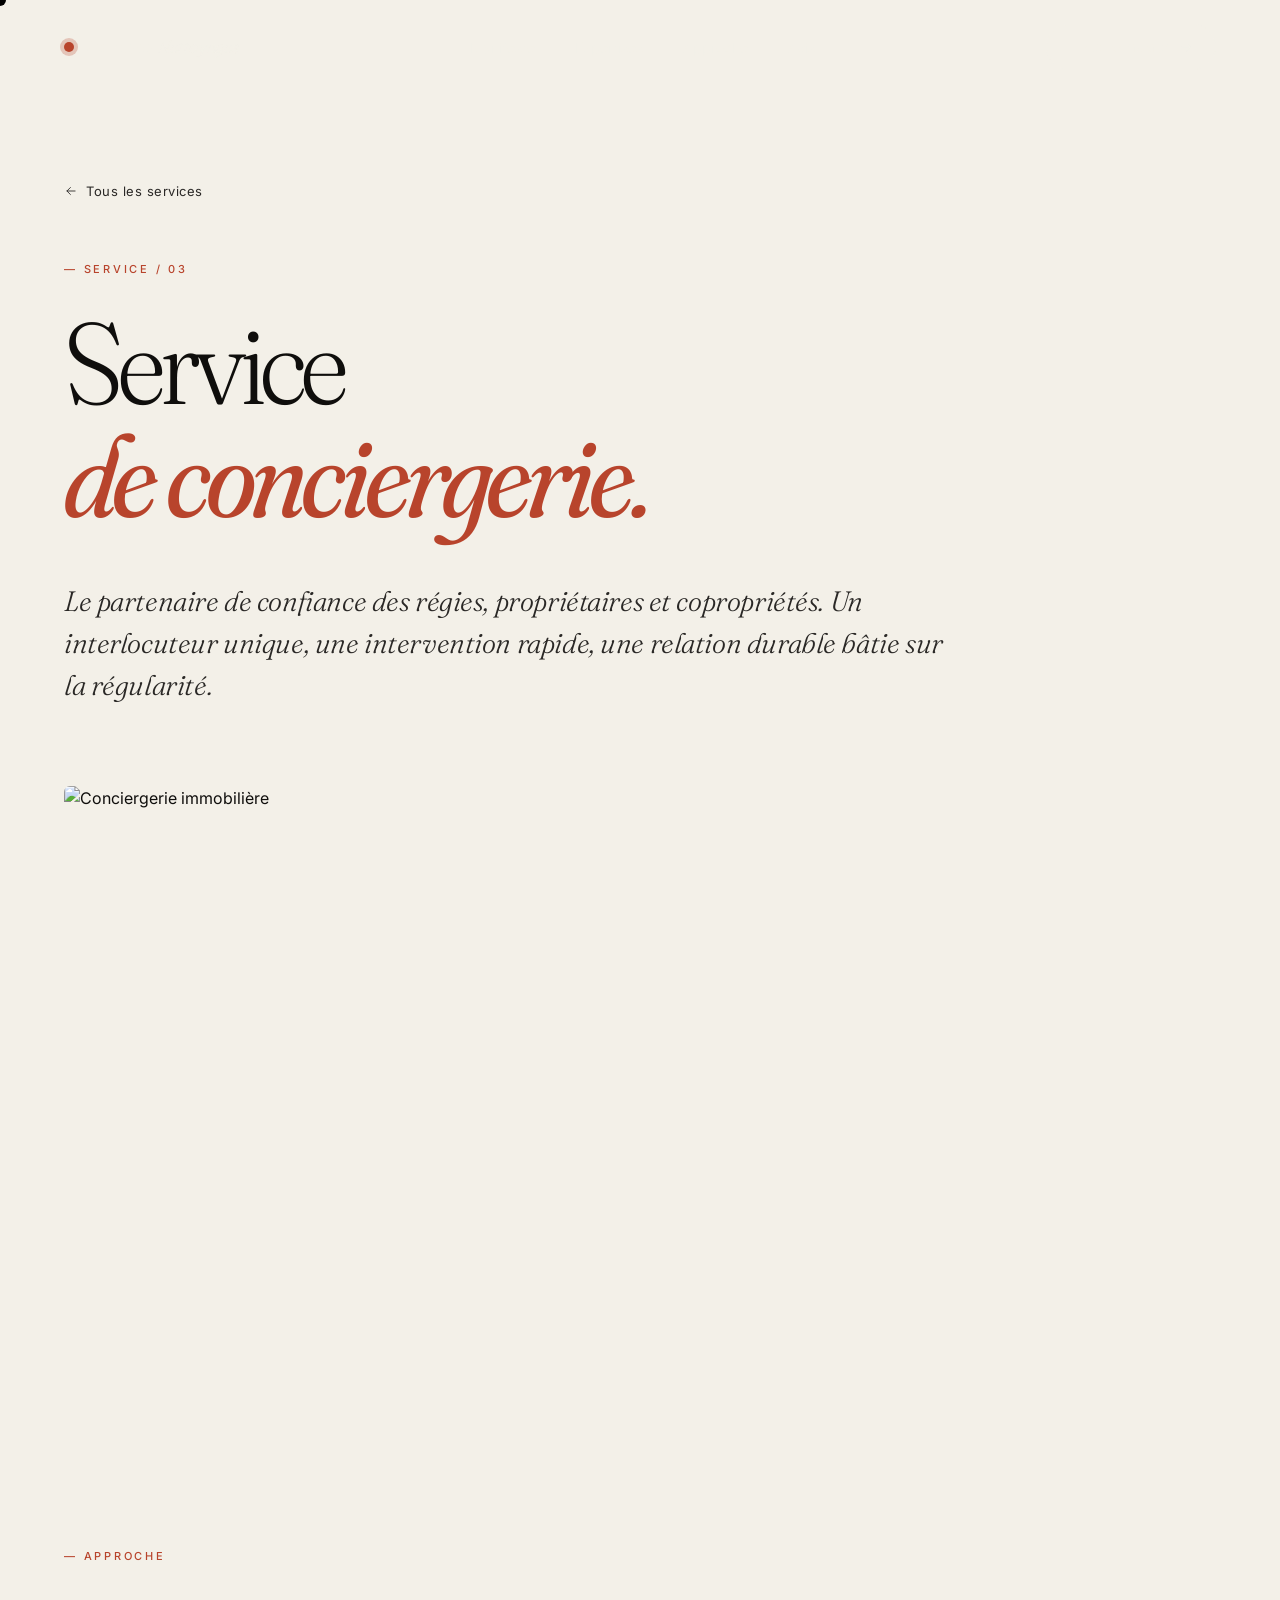
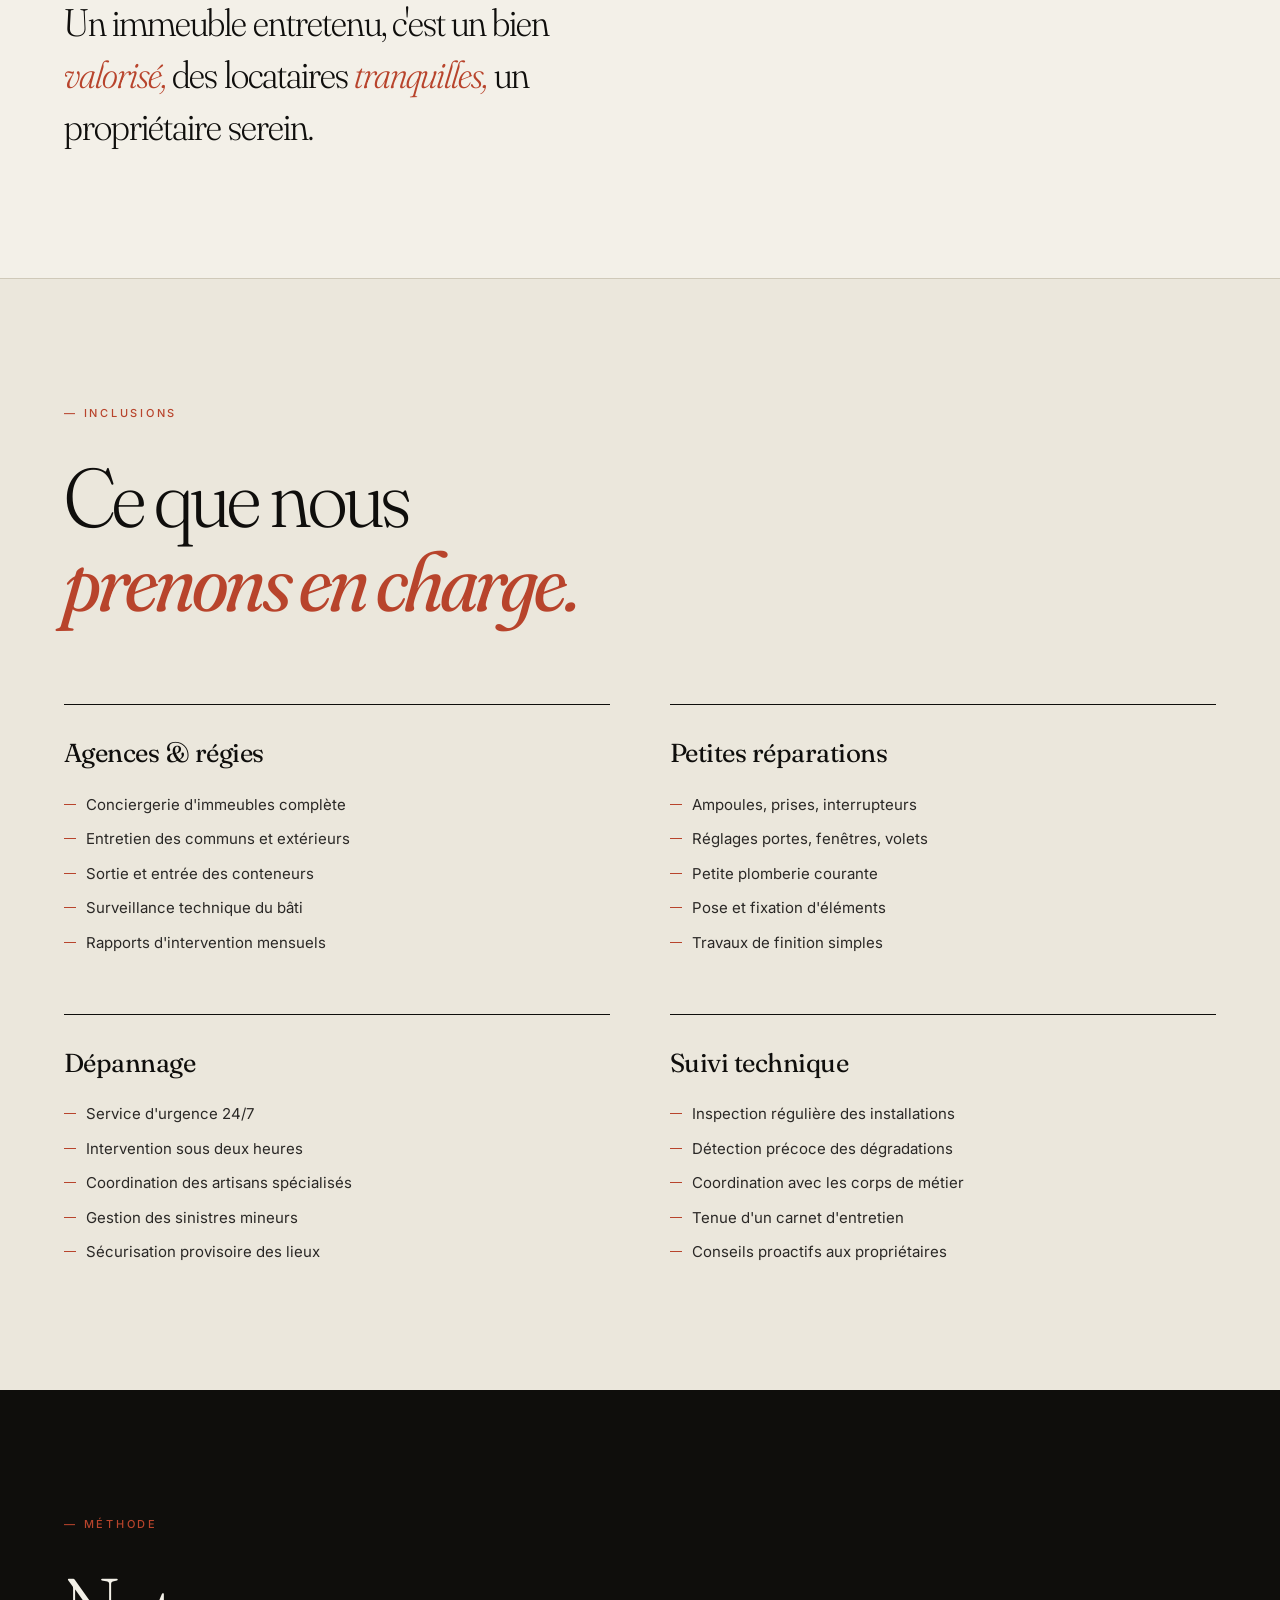
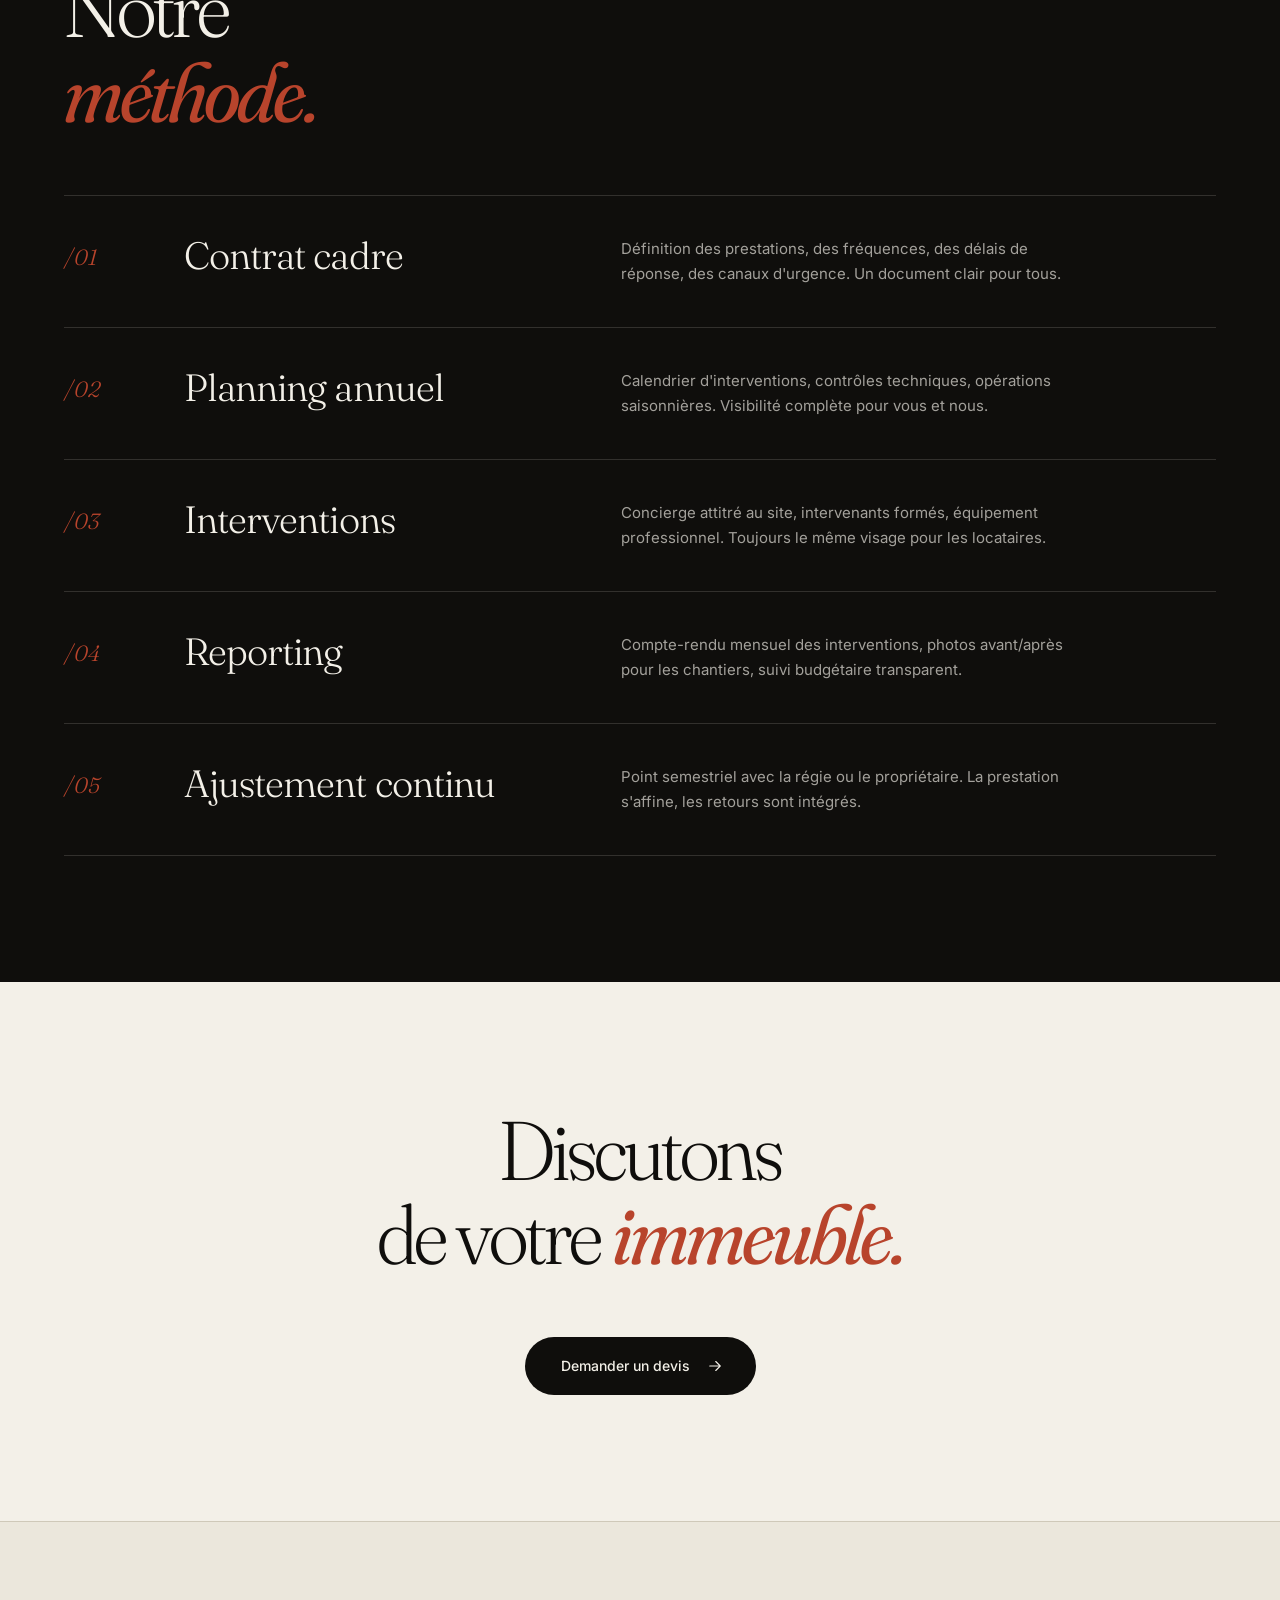
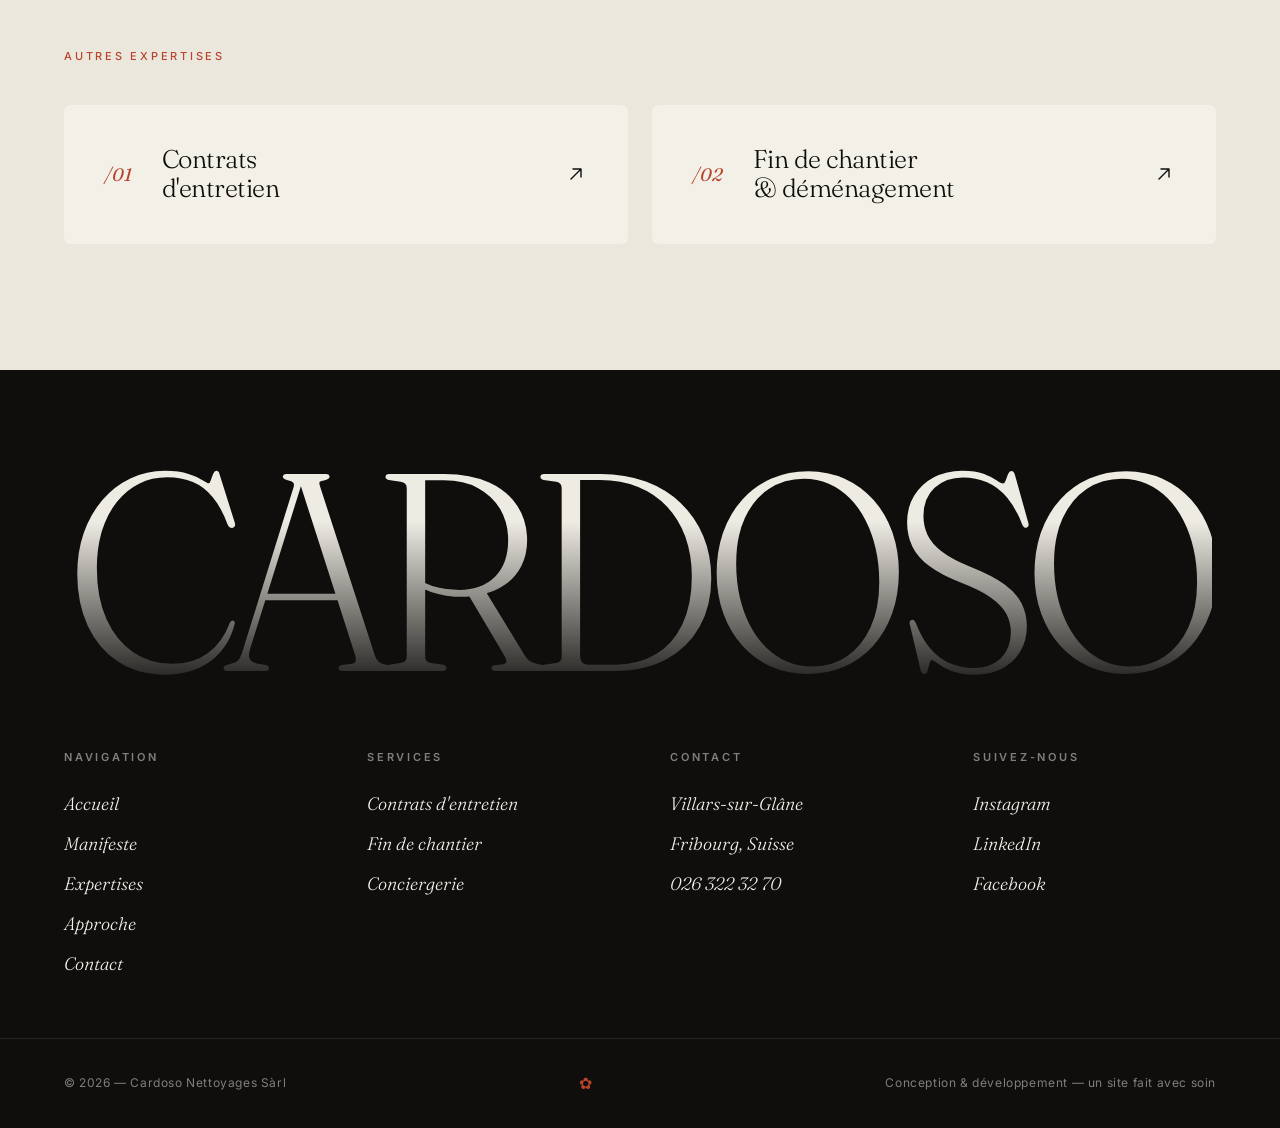
==== services/conciergerie.html @ a955e517 "Corrections UX/UI suite au feedback utilisateur - Suppression du marquee défilant (style daté)   → r" ====
<!DOCTYPE html>
<html lang="fr">
<head>
    <meta charset="UTF-8">
    <meta name="viewport" content="width=device-width, initial-scale=1.0">
    <meta name="description" content="Service de conciergerie à Fribourg — régies, propriétaires, copropriétés. Petites réparations, dépannages, suivi technique. Cardoso Nettoyages.">
    <meta name="theme-color" content="#f3f0e8">
    <title>Service de conciergerie — Cardoso Nettoyages</title>

    <link rel="preconnect" href="https://fonts.googleapis.com">
    <link rel="preconnect" href="https://fonts.gstatic.com" crossorigin>
    <link href="https://fonts.googleapis.com/css2?family=Fraunces:opsz,wght,SOFT,WONK@9..144,300..900,0..100,0..1&family=Inter:wght@300;400;500;600&display=swap" rel="stylesheet">

    <link rel="stylesheet" href="../assets/css/style.css">

    <script src="https://cdnjs.cloudflare.com/ajax/libs/gsap/3.12.5/gsap.min.js" defer></script>
    <script src="https://cdnjs.cloudflare.com/ajax/libs/gsap/3.12.5/ScrollTrigger.min.js" defer></script>
</head>
<body class="loaded">

    <div class="cursor" id="cursor">
        <span class="cursor-label" id="cursorLabel"></span>
    </div>

    <nav class="nav scrolled" id="nav">
        <div class="nav-inner">
            <a href="../" class="nav-brand">
                <span class="brand-dot"></span>
                <span class="brand-name">Cardoso<em>Nettoyages</em></span>
            </a>
            <ul class="nav-list" id="navList">
                <li><a href="../#manifeste" class="nav-link">Manifeste</a></li>
                <li><a href="../#expertises" class="nav-link">Expertises</a></li>
                <li><a href="../#approche" class="nav-link">Approche</a></li>
                <li><a href="../#temoignages" class="nav-link">Avis</a></li>
            </ul>
            <a href="../#contact" class="nav-cta" data-cursor="écrire">
                <span>Nous contacter</span>
                <svg viewBox="0 0 24 24" width="14" height="14"><path d="M5 12h14M13 6l6 6-6 6" stroke="currentColor" stroke-width="1.5" fill="none" stroke-linecap="round" stroke-linejoin="round"/></svg>
            </a>
            <button class="nav-burger" id="navBurger" aria-label="Menu">
                <span></span><span></span>
            </button>
        </div>
    </nav>

    <main class="svc-page">

        <header class="svc-hero">
            <div class="container">
                <a href="../#expertises" class="svc-back" data-cursor="retour">
                    <svg viewBox="0 0 24 24" width="14" height="14"><path d="M19 12H5M11 18l-6-6 6-6" stroke="currentColor" stroke-width="1.5" fill="none" stroke-linecap="round" stroke-linejoin="round"/></svg>
                    <span>Tous les services</span>
                </a>
                <span class="svc-num">— Service / 03</span>
                <h1 class="svc-title">
                    Service<br>
                    <em>de conciergerie.</em>
                </h1>
                <p class="svc-lead">
                    Le partenaire de confiance des régies, propriétaires et copropriétés. Un interlocuteur unique, une intervention rapide, une relation durable bâtie sur la régularité.
                </p>
                <div class="svc-img">
                    <img src="https://images.unsplash.com/photo-1545324418-cc1a3fa10c00?auto=format&fit=crop&w=2000&q=80" alt="Conciergerie immobilière">
                </div>
            </div>
        </header>

        <section class="svc-intro">
            <div class="container">
                <span class="section-num">— Approche</span>
                <p class="svc-text" data-split-words>
                    Un immeuble entretenu, c'est un bien <em>valorisé,</em> des locataires <em>tranquilles,</em> un propriétaire serein.
                </p>
            </div>
        </section>

        <section class="svc-includes">
            <div class="container">
                <span class="section-num">— Inclusions</span>
                <h2 class="section-title">
                    Ce que nous<br>
                    <em>prenons en charge.</em>
                </h2>

                <div class="includes-grid">
                    <article class="include-card">
                        <h3>Agences &amp; régies</h3>
                        <ul>
                            <li>Conciergerie d'immeubles complète</li>
                            <li>Entretien des communs et extérieurs</li>
                            <li>Sortie et entrée des conteneurs</li>
                            <li>Surveillance technique du bâti</li>
                            <li>Rapports d'intervention mensuels</li>
                        </ul>
                    </article>

                    <article class="include-card">
                        <h3>Petites réparations</h3>
                        <ul>
                            <li>Ampoules, prises, interrupteurs</li>
                            <li>Réglages portes, fenêtres, volets</li>
                            <li>Petite plomberie courante</li>
                            <li>Pose et fixation d'éléments</li>
                            <li>Travaux de finition simples</li>
                        </ul>
                    </article>

                    <article class="include-card">
                        <h3>Dépannage</h3>
                        <ul>
                            <li>Service d'urgence 24/7</li>
                            <li>Intervention sous deux heures</li>
                            <li>Coordination des artisans spécialisés</li>
                            <li>Gestion des sinistres mineurs</li>
                            <li>Sécurisation provisoire des lieux</li>
                        </ul>
                    </article>

                    <article class="include-card">
                        <h3>Suivi technique</h3>
                        <ul>
                            <li>Inspection régulière des installations</li>
                            <li>Détection précoce des dégradations</li>
                            <li>Coordination avec les corps de métier</li>
                            <li>Tenue d'un carnet d'entretien</li>
                            <li>Conseils proactifs aux propriétaires</li>
                        </ul>
                    </article>
                </div>
            </div>
        </section>

        <section class="svc-process">
            <div class="container">
                <span class="section-num light">— Méthode</span>
                <h2 class="section-title light">
                    Notre<br>
                    <em>méthode.</em>
                </h2>

                <ol class="process-steps">
                    <li>
                        <span class="process-num">/01</span>
                        <h3>Contrat cadre</h3>
                        <p>Définition des prestations, des fréquences, des délais de réponse, des canaux d'urgence. Un document clair pour tous.</p>
                    </li>
                    <li>
                        <span class="process-num">/02</span>
                        <h3>Planning annuel</h3>
                        <p>Calendrier d'interventions, contrôles techniques, opérations saisonnières. Visibilité complète pour vous et nous.</p>
                    </li>
                    <li>
                        <span class="process-num">/03</span>
                        <h3>Interventions</h3>
                        <p>Concierge attitré au site, intervenants formés, équipement professionnel. Toujours le même visage pour les locataires.</p>
                    </li>
                    <li>
                        <span class="process-num">/04</span>
                        <h3>Reporting</h3>
                        <p>Compte-rendu mensuel des interventions, photos avant/après pour les chantiers, suivi budgétaire transparent.</p>
                    </li>
                    <li>
                        <span class="process-num">/05</span>
                        <h3>Ajustement continu</h3>
                        <p>Point semestriel avec la régie ou le propriétaire. La prestation s'affine, les retours sont intégrés.</p>
                    </li>
                </ol>
            </div>
        </section>

        <section class="svc-cta">
            <div class="container">
                <h2 class="section-title">
                    Discutons<br>
                    de votre <em>immeuble.</em>
                </h2>
                <a href="../#contact" class="link-arrow" data-cursor="écrire">
                    <span>Demander un devis</span>
                    <svg viewBox="0 0 24 24" width="18" height="18"><path d="M5 12h14M13 6l6 6-6 6" stroke="currentColor" stroke-width="1.5" fill="none" stroke-linecap="round" stroke-linejoin="round"/></svg>
                </a>
            </div>
        </section>

        <section class="svc-others">
            <div class="container">
                <h3>Autres expertises</h3>
                <div class="others-grid">
                    <a href="contrats-entretien.html" class="other-card" data-cursor="découvrir">
                        <span class="num">/01</span>
                        <h4>Contrats<br>d'entretien</h4>
                        <svg viewBox="0 0 24 24"><path d="M7 17L17 7M9 7h8v8" stroke="currentColor" stroke-width="1.4" fill="none" stroke-linecap="round" stroke-linejoin="round"/></svg>
                    </a>
                    <a href="fin-de-chantier.html" class="other-card" data-cursor="découvrir">
                        <span class="num">/02</span>
                        <h4>Fin de chantier<br>&amp; déménagement</h4>
                        <svg viewBox="0 0 24 24"><path d="M7 17L17 7M9 7h8v8" stroke="currentColor" stroke-width="1.4" fill="none" stroke-linecap="round" stroke-linejoin="round"/></svg>
                    </a>
                </div>
            </div>
        </section>

    </main>

    <footer class="footer">
        <div class="footer-giant">
            <span>CARDOSO</span>
        </div>
        <div class="container footer-grid">
            <div class="footer-col">
                <h4>Navigation</h4>
                <ul>
                    <li><a href="../">Accueil</a></li>
                    <li><a href="../#manifeste">Manifeste</a></li>
                    <li><a href="../#expertises">Expertises</a></li>
                    <li><a href="../#approche">Approche</a></li>
                    <li><a href="../#contact">Contact</a></li>
                </ul>
            </div>
            <div class="footer-col">
                <h4>Services</h4>
                <ul>
                    <li><a href="contrats-entretien.html">Contrats d'entretien</a></li>
                    <li><a href="fin-de-chantier.html">Fin de chantier</a></li>
                    <li><a href="conciergerie.html">Conciergerie</a></li>
                </ul>
            </div>
            <div class="footer-col">
                <h4>Contact</h4>
                <ul>
                    <li>Villars-sur-Glâne</li>
                    <li>Fribourg, Suisse</li>
                    <li><a href="tel:+41263223270">026 322 32 70</a></li>
                </ul>
            </div>
            <div class="footer-col">
                <h4>Suivez-nous</h4>
                <ul class="socials">
                    <li><a href="#">Instagram</a></li>
                    <li><a href="#">LinkedIn</a></li>
                    <li><a href="#">Facebook</a></li>
                </ul>
            </div>
        </div>
        <div class="footer-base">
            <div class="container">
                <span>© <span id="year"></span> — Cardoso Nettoyages Sàrl</span>
                <span class="footer-emoji">✿</span>
                <span>Conception &amp; développement — un site fait avec soin</span>
            </div>
        </div>
    </footer>

    <script src="../assets/js/main.js" defer></script>
</body>
</html>
---- assets/css/style.css ----
/* =============================================================
   CARDOSO NETTOYAGES — STYLE ÉDITORIAL
   Inspiration : oroya.fr — palette crème, typographie large,
   lettres espacées, vagues organiques, micro-interactions
   ============================================================= */

/* =====================================================
   1. RESET & VARIABLES
===================================================== */
*, *::before, *::after {
    box-sizing: border-box;
    margin: 0;
    padding: 0;
}

:root {
    /* Palette éditoriale */
    --cream:       #f3f0e8;
    --cream-soft:  #ebe7dc;
    --cream-deep:  #e2ddcd;
    --ink:         #0f0e0c;
    --ink-soft:    #2a2826;
    --paper:       #fbf9f4;
    --rust:        #b8442c;   /* rouge brique, plus chaud, plus oroya */
    --rust-deep:   #92341f;
    --line:        #cfc9b9;

    /* Typographie */
    --serif: 'Fraunces', 'Times New Roman', serif;
    --sans:  'Inter', -apple-system, BlinkMacSystemFont, sans-serif;

    /* Variables d'animation */
    --ease:     cubic-bezier(.22, 1, .36, 1);
    --ease-in:  cubic-bezier(.7, 0, .84, 0);
    --ease-out: cubic-bezier(.16, 1, .3, 1);

    /* Layout */
    --max: 1440px;
    --pad: clamp(20px, 5vw, 80px);
}

html {
    scroll-behavior: smooth;
    -webkit-font-smoothing: antialiased;
    -moz-osx-font-smoothing: grayscale;
    text-rendering: optimizeLegibility;
}

body {
    font-family: var(--sans);
    font-weight: 400;
    font-size: 16px;
    line-height: 1.55;
    color: var(--ink);
    background: var(--cream);
    overflow-x: hidden;
    cursor: none;
}

img, svg, video { display: block; max-width: 100%; }
a { color: inherit; text-decoration: none; }
button { font: inherit; cursor: none; border: none; background: none; }
ul, ol { list-style: none; }
em { font-style: italic; }

::selection { background: var(--ink); color: var(--cream); }

.container {
    width: 100%;
    max-width: var(--max);
    margin: 0 auto;
    padding: 0 var(--pad);
}

/* =====================================================
   2. CURSEUR PERSONNALISÉ — minimaliste éditorial
===================================================== */
.cursor {
    position: fixed;
    top: 0; left: 0;
    width: 12px;
    height: 12px;
    background: var(--ink);
    border-radius: 50%;
    pointer-events: none;
    z-index: 9999;
    transform: translate3d(-50%, -50%, 0);
    transition: width .35s var(--ease), height .35s var(--ease),
                background .35s var(--ease), border-radius .35s var(--ease);
    mix-blend-mode: difference;
    background: var(--cream);
    will-change: transform;
}

.cursor-label {
    position: absolute;
    top: 50%; left: 50%;
    transform: translate(-50%, -50%);
    color: var(--ink);
    font-family: var(--serif);
    font-style: italic;
    font-size: 13px;
    font-weight: 400;
    white-space: nowrap;
    opacity: 0;
    transition: opacity .25s var(--ease);
    pointer-events: none;
}

.cursor.active {
    width: 80px;
    height: 80px;
    background: var(--rust);
    mix-blend-mode: normal;
}

.cursor.active .cursor-label {
    opacity: 1;
    color: var(--cream);
}

@media (max-width: 900px) {
    .cursor { display: none; }
    body, button { cursor: auto; }
}

/* =====================================================
   3. LOADER
===================================================== */
.loader {
    position: fixed;
    inset: 0;
    background: var(--ink);
    z-index: 10000;
    display: grid;
    place-items: center;
    transition: opacity .9s var(--ease), visibility .9s var(--ease);
}

.loader.hidden { opacity: 0; visibility: hidden; }

.loader-inner {
    width: min(80%, 480px);
    display: flex;
    flex-direction: column;
    align-items: center;
    gap: 20px;
    color: var(--cream);
}

.loader-count {
    font-family: var(--serif);
    font-size: clamp(60px, 12vw, 120px);
    font-weight: 300;
    font-style: italic;
    line-height: 1;
    letter-spacing: -.04em;
}

.loader-line {
    width: 100%;
    height: 1px;
    background: rgba(243,240,232,.15);
    overflow: hidden;
}

.loader-fill {
    height: 100%;
    width: 0;
    background: var(--cream);
    transition: width .1s linear;
}

.loader-brand {
    font-family: var(--sans);
    font-size: 11px;
    font-weight: 500;
    letter-spacing: .35em;
    text-transform: uppercase;
    opacity: .6;
}

/* =====================================================
   4. NAVIGATION
===================================================== */
.nav {
    position: fixed;
    top: 0; left: 0; right: 0;
    z-index: 1000;
    padding: 24px 0;
    transition: padding .5s var(--ease), background .5s var(--ease), box-shadow .5s var(--ease);
}

.nav.scrolled {
    background: rgba(243,240,232,.85);
    backdrop-filter: blur(14px);
    -webkit-backdrop-filter: blur(14px);
    padding: 16px 0;
    box-shadow: 0 1px 0 var(--line);
}

.nav-inner {
    width: 100%;
    max-width: var(--max);
    margin: 0 auto;
    padding: 0 var(--pad);
    display: flex;
    align-items: center;
    justify-content: space-between;
    gap: 40px;
}

.nav-brand {
    display: flex;
    align-items: center;
    gap: 12px;
    color: var(--cream);
    transition: color .5s var(--ease);
}

.nav.scrolled .nav-brand { color: var(--ink); }

.brand-dot {
    width: 10px;
    height: 10px;
    border-radius: 50%;
    background: var(--rust);
    box-shadow: 0 0 0 4px rgba(184,68,44,.25);
    animation: dotPulse 2.4s ease-in-out infinite;
}

@keyframes dotPulse {
    50% { box-shadow: 0 0 0 8px rgba(184,68,44,.08); }
}

.brand-name {
    font-family: var(--serif);
    font-size: 18px;
    font-weight: 400;
    letter-spacing: -.01em;
}

.brand-name em {
    font-weight: 300;
    opacity: .6;
    margin-left: 4px;
}

.nav-list {
    display: flex;
    gap: 40px;
    margin: 0 auto;
}

.nav-link {
    position: relative;
    font-size: 14px;
    font-weight: 400;
    color: var(--cream);
    transition: color .5s var(--ease);
    padding: 8px 0;
}

.nav.scrolled .nav-link { color: var(--ink); }

.nav-link::before {
    content: '';
    position: absolute;
    bottom: 4px;
    left: 0;
    width: 0;
    height: 1px;
    background: currentColor;
    transition: width .45s var(--ease);
}

.nav-link:hover::before { width: 100%; }

.nav-cta {
    display: inline-flex;
    align-items: center;
    gap: 10px;
    padding: 12px 22px 12px 26px;
    border: 1px solid currentColor;
    border-radius: 50px;
    font-size: 13px;
    font-weight: 500;
    color: var(--cream);
    transition: background .4s var(--ease), color .4s var(--ease), border-color .4s var(--ease);
}

.nav.scrolled .nav-cta { color: var(--ink); }

.nav-cta:hover {
    background: var(--ink);
    color: var(--cream);
    border-color: var(--ink);
}

.nav.scrolled .nav-cta:hover {
    background: var(--rust);
    border-color: var(--rust);
    color: var(--cream);
}

.nav-cta svg { transition: transform .35s var(--ease); }
.nav-cta:hover svg { transform: translateX(3px); }

/* Burger mobile */
.nav-burger {
    display: none;
    width: 32px;
    height: 28px;
    position: relative;
}

.nav-burger span {
    position: absolute;
    left: 4px;
    right: 4px;
    height: 1.5px;
    background: var(--cream);
    transition: transform .4s var(--ease), top .4s var(--ease), background .4s var(--ease);
}

.nav.scrolled .nav-burger span { background: var(--ink); }

.nav-burger span:nth-child(1) { top: 10px; }
.nav-burger span:nth-child(2) { top: 18px; }

.nav-burger.open span:nth-child(1) { top: 14px; transform: rotate(45deg); }
.nav-burger.open span:nth-child(2) { top: 14px; transform: rotate(-45deg); }

@media (max-width: 980px) {
    .nav-burger { display: block; }
    .nav-cta { display: none; }
    .nav-list {
        position: fixed;
        top: 0; right: -100%;
        width: min(80%, 360px);
        height: 100vh;
        background: var(--cream);
        flex-direction: column;
        justify-content: center;
        gap: 32px;
        padding: 0 60px;
        transition: right .6s var(--ease);
        box-shadow: -20px 0 60px rgba(0,0,0,.15);
    }
    .nav-list.open { right: 0; }
    .nav-link { color: var(--ink) !important; font-size: 22px; font-family: var(--serif); }
}

/* =====================================================
   5. HERO
===================================================== */
.hero {
    position: relative;
    min-height: 100vh;
    display: flex;
    align-items: flex-end;
    padding: 0 0 14vh;
    overflow: hidden;
    color: var(--cream);
}

.hero-media {
    position: absolute;
    inset: 0;
    z-index: -1;
    overflow: hidden;
}

.hero-img {
    width: 100%;
    height: 115%;
    object-fit: cover;
    will-change: transform;
}

.hero-tint {
    position: absolute;
    inset: 0;
    background: linear-gradient(180deg, rgba(15,14,12,.55) 0%, rgba(15,14,12,.35) 40%, rgba(15,14,12,.8) 100%);
}

/* Vague organique en bas du hero */
.hero-wave {
    position: absolute;
    bottom: -1px;
    left: 0;
    width: 100%;
    height: 18vh;
    min-height: 120px;
    z-index: 2;
    pointer-events: none;
}

.hero-content {
    position: relative;
    z-index: 1;
    width: 100%;
    max-width: var(--max);
    margin: 0 auto;
    padding: 0 var(--pad);
}

.hero-eyebrow {
    display: inline-flex;
    align-items: center;
    gap: 12px;
    font-size: 12px;
    font-weight: 500;
    letter-spacing: .2em;
    text-transform: uppercase;
    opacity: 0;
    transform: translateY(20px);
    animation: fadeUp .9s var(--ease-out) .6s forwards;
}

.hero-eyebrow .dot {
    width: 8px;
    height: 8px;
    border-radius: 50%;
    background: var(--rust);
    box-shadow: 0 0 0 3px rgba(184,68,44,.3);
}

@keyframes fadeUp {
    to { opacity: 1; transform: translateY(0); }
}

.hero-title {
    font-family: var(--serif);
    font-size: clamp(54px, 10vw, 168px);
    line-height: .95;
    font-weight: 300;
    letter-spacing: -.04em;
    margin: 32px 0 60px;
    font-variation-settings: 'opsz' 144, 'SOFT' 50, 'WONK' 1;
}

.title-row {
    display: block;
    overflow: hidden;
    padding: .05em 0;
}

.title-row > .word,
.title-row > .char {
    display: inline-block;
    transform: translateY(110%);
    will-change: transform;
}

/* Variantes typographiques */
.title-row.spaced {
    font-weight: 500;
    letter-spacing: .12em;
    text-transform: uppercase;
    font-size: .58em;
    font-family: var(--sans);
    font-feature-settings: 'tnum';
    margin-bottom: .2em;
    opacity: .9;
}

.title-row.italic {
    font-style: italic;
    font-weight: 300;
    color: var(--cream);
}

.title-row.faded {
    color: rgba(243,240,232,.55);
    font-weight: 300;
}

.hero-foot {
    display: flex;
    align-items: center;
    justify-content: space-between;
    gap: 40px;
    flex-wrap: wrap;
    margin-top: 40px;
    opacity: 0;
    transform: translateY(20px);
    animation: fadeUp 1s var(--ease-out) 1.6s forwards;
}

.link-arrow {
    display: inline-flex;
    align-items: center;
    gap: 16px;
    padding: 18px 32px 18px 36px;
    background: var(--cream);
    color: var(--ink);
    border-radius: 60px;
    font-size: 14px;
    font-weight: 500;
    transition: transform .4s var(--ease), background .4s var(--ease), color .4s var(--ease);
}

.link-arrow:hover {
    background: var(--rust);
    color: var(--cream);
    transform: translateY(-2px);
}

.link-arrow svg { transition: transform .4s var(--ease); }
.link-arrow:hover svg { transform: translateX(4px); }

.hero-phone {
    font-family: var(--serif);
    font-style: italic;
    font-size: clamp(20px, 2.5vw, 30px);
    font-weight: 300;
    letter-spacing: -.02em;
    border-bottom: 1px solid currentColor;
    padding-bottom: 2px;
}

/* Scroll indicator */
.hero-scroll {
    position: absolute;
    bottom: 24vh;
    right: var(--pad);
    z-index: 3;
    display: flex;
    flex-direction: column;
    align-items: center;
    gap: 14px;
    font-size: 10px;
    letter-spacing: .3em;
    text-transform: uppercase;
    color: rgba(243,240,232,.6);
    opacity: 0;
    animation: fadeUp 1s var(--ease-out) 2s forwards;
}

.scroll-bar {
    width: 1px;
    height: 80px;
    background: rgba(243,240,232,.2);
    position: relative;
    overflow: hidden;
}

.scroll-bar i {
    position: absolute;
    top: -80px;
    left: 0;
    width: 100%;
    height: 100%;
    background: var(--cream);
    animation: scrollLoop 2.4s ease-in-out infinite;
}

@keyframes scrollLoop {
    0% { top: -100%; }
    100% { top: 100%; }
}

@media (max-width: 900px) {
    .hero { padding-bottom: 18vh; }
    .hero-scroll { display: none; }
    .hero-foot { gap: 24px; }
}

/* =====================================================
   6. BANDEAU TRUST — statique, éditorial
===================================================== */
.trust {
    background: var(--cream);
    padding: 36px 0;
    border-top: 1px solid var(--line);
    border-bottom: 1px solid var(--line);
}

.trust-inner {
    display: flex;
    align-items: center;
    gap: 60px;
    flex-wrap: wrap;
}

.trust-label {
    font-size: 11px;
    font-weight: 500;
    letter-spacing: .25em;
    text-transform: uppercase;
    color: var(--rust);
    flex-shrink: 0;
}

.trust-list {
    display: flex;
    flex-wrap: wrap;
    gap: 8px 36px;
    align-items: center;
    flex: 1;
}

.trust-list li {
    position: relative;
    font-family: var(--serif);
    font-style: italic;
    font-size: clamp(15px, 1.5vw, 20px);
    font-weight: 300;
    color: var(--ink);
    letter-spacing: -.01em;
    transition: color .3s var(--ease);
}

.trust-list li:not(:last-child)::after {
    content: '';
    position: absolute;
    right: -22px;
    top: 50%;
    transform: translateY(-50%);
    width: 3px;
    height: 3px;
    border-radius: 50%;
    background: var(--rust);
    opacity: .5;
}

.trust-list li:hover { color: var(--rust); }

@media (max-width: 720px) {
    .trust-inner { gap: 24px; }
    .trust-list { gap: 6px 24px; }
    .trust-list li:not(:last-child)::after { right: -15px; }
}

/* =====================================================
   7. SECTION TITRES UTILITAIRES
===================================================== */
.section-num {
    display: block;
    font-family: var(--sans);
    font-size: 11px;
    font-weight: 500;
    letter-spacing: .25em;
    text-transform: uppercase;
    color: var(--rust);
    margin-bottom: 32px;
}

.section-num.light { color: var(--rust); }

.section-title {
    font-family: var(--serif);
    font-size: clamp(40px, 6.5vw, 96px);
    line-height: 1.02;
    font-weight: 300;
    letter-spacing: -.035em;
    color: var(--ink);
    font-variation-settings: 'opsz' 144, 'SOFT' 50;
}

.section-title em {
    font-style: italic;
    font-weight: 400;
    color: var(--rust);
}

.section-title.light { color: var(--cream); }
.section-title.light em { color: var(--rust); }

.section-title.big {
    font-size: clamp(48px, 9vw, 140px);
}

.section-head { margin-bottom: 80px; }
.section-head.center { text-align: center; }
.section-head.center .section-num { display: inline-block; }

/* =====================================================
   8. MANIFESTE
===================================================== */
.manifesto {
    padding: 18vh 0 16vh;
    background: var(--cream);
}

.manifesto-text {
    font-family: var(--serif);
    font-size: clamp(28px, 4vw, 56px);
    line-height: 1.22;
    font-weight: 300;
    letter-spacing: -.025em;
    color: var(--ink);
    max-width: 18ch;
    margin-bottom: 100px;
    font-variation-settings: 'opsz' 144, 'SOFT' 50, 'WONK' 1;
}

.manifesto-text em {
    font-style: italic;
    color: var(--rust);
    font-weight: 400;
}

.manifesto-text strong {
    font-weight: 500;
    font-style: italic;
}

.manifesto-text [data-word] {
    display: inline-block;
    will-change: transform, opacity;
}

.manifesto-meta {
    display: grid;
    grid-template-columns: repeat(3, 1fr);
    gap: 60px;
    padding-top: 40px;
    border-top: 1px solid var(--line);
}

.meta-block { display: flex; flex-direction: column; gap: 6px; }

.meta-key {
    font-size: 11px;
    font-weight: 500;
    letter-spacing: .2em;
    text-transform: uppercase;
    color: var(--ink-soft);
    opacity: .55;
}

.meta-val {
    font-family: var(--serif);
    font-style: italic;
    font-size: 20px;
    font-weight: 300;
    color: var(--ink);
}

@media (max-width: 720px) {
    .manifesto { padding: 12vh 0; }
    .manifesto-meta { grid-template-columns: 1fr; gap: 28px; }
}

/* =====================================================
   9. EXPERTISES / SERVICES
===================================================== */
.expertises {
    padding: 16vh 0 18vh;
    background: var(--cream);
}

.services-list {
    border-top: 1px solid var(--ink);
}

.service {
    display: block;
    color: inherit;
    border-bottom: 1px solid var(--ink);
    transition: background .5s var(--ease), color .5s var(--ease);
    overflow: hidden;
}

.service-row {
    display: grid;
    grid-template-columns: 60px 1fr 240px 60px;
    gap: 40px;
    align-items: center;
    padding: 44px 8px;
}

.service:hover {
    background: var(--ink);
    color: var(--cream);
}

.service:hover .service-tags li {
    border-color: rgba(243,240,232,.25);
    color: rgba(243,240,232,.85);
}
.service:hover .service-index { color: var(--rust); }
.service:hover .service-arrow { background: var(--rust); border-color: var(--rust); color: var(--cream); }
.service:hover .service-arrow svg { transform: rotate(0); }
.service:hover .service-thumb img { transform: scale(1.06); }

.service-index {
    font-family: var(--serif);
    font-style: italic;
    font-size: 22px;
    font-weight: 300;
    color: var(--rust);
    transition: color .4s var(--ease);
}

.service-main {
    display: flex;
    flex-direction: column;
    gap: 12px;
}

.service-name {
    font-family: var(--serif);
    font-size: clamp(28px, 3.5vw, 46px);
    font-weight: 300;
    line-height: 1.05;
    letter-spacing: -.025em;
    color: inherit;
}

.service-desc {
    font-size: 15px;
    color: inherit;
    opacity: .7;
    max-width: 48ch;
}

.service-tags {
    display: flex;
    flex-wrap: wrap;
    gap: 8px;
    margin-top: 6px;
}

.service-tags li {
    font-size: 12px;
    padding: 6px 14px;
    border: 1px solid var(--line);
    border-radius: 50px;
    color: var(--ink-soft);
    transition: border-color .4s var(--ease), color .4s var(--ease);
}

/* Image en colonne dédiée — ne masque plus rien */
.service-thumb {
    width: 100%;
    height: 140px;
    overflow: hidden;
    border-radius: 6px;
    background: var(--cream-deep);
    position: relative;
}

.service-thumb img {
    width: 100%;
    height: 100%;
    object-fit: cover;
    transition: transform .8s var(--ease);
    filter: grayscale(.08);
}

.service-arrow {
    width: 50px;
    height: 50px;
    border-radius: 50%;
    border: 1px solid currentColor;
    display: grid;
    place-items: center;
    transition: background .4s var(--ease), color .4s var(--ease), border-color .4s var(--ease);
    justify-self: end;
}

.service-arrow svg {
    width: 18px;
    height: 18px;
    transition: transform .5s var(--ease);
}

@media (max-width: 1100px) {
    .service-row { grid-template-columns: 50px 1fr 180px 50px; gap: 28px; }
    .service-thumb { height: 110px; }
}

@media (max-width: 820px) {
    .service-row {
        grid-template-columns: 40px 1fr 40px;
        gap: 18px;
        padding: 32px 4px;
    }
    .service-thumb { display: none; }
    .service-tags li { font-size: 11px; padding: 5px 12px; }
}

/* =====================================================
   10. VAGUES SVG SÉPARATRICES
===================================================== */
.wave-divider {
    position: relative;
    line-height: 0;
}

.wave-divider svg {
    width: 100%;
    height: clamp(80px, 14vh, 180px);
}

.wave-divider.flip {
    transform: rotate(180deg);
}

/* =====================================================
   11. APPROCHE — image + texte
===================================================== */
.approach {
    background: var(--ink);
    color: var(--cream);
    padding: 18vh 0;
    position: relative;
}

.approach-grid {
    display: grid;
    grid-template-columns: 1fr 1.2fr;
    gap: 100px;
    align-items: start;
}

.approach-visual {
    position: sticky;
    top: 12vh;
}

.visual-frame {
    aspect-ratio: 4/5;
    overflow: hidden;
    border-radius: 4px;
    background: var(--ink-soft);
}

.visual-frame img {
    width: 100%;
    height: 110%;
    object-fit: cover;
    will-change: transform;
    filter: grayscale(.15);
}

.visual-caption {
    display: block;
    margin-top: 16px;
    font-family: var(--serif);
    font-style: italic;
    font-size: 13px;
    font-weight: 300;
    opacity: .55;
}

.approach-text .section-num { color: var(--rust); }

.approach-lead {
    font-family: var(--serif);
    font-style: italic;
    font-size: 20px;
    font-weight: 300;
    line-height: 1.5;
    color: rgba(243,240,232,.75);
    margin: 32px 0 60px;
    max-width: 40ch;
}

.pillars {
    display: flex;
    flex-direction: column;
}

.pillars li {
    display: grid;
    grid-template-columns: 60px 1fr;
    gap: 24px;
    padding: 28px 0;
    border-bottom: 1px solid rgba(243,240,232,.15);
    align-items: start;
}

.pillars li:last-child { border-bottom: none; }

.pillar-num {
    font-family: var(--serif);
    font-style: italic;
    font-size: 18px;
    color: var(--rust);
    padding-top: 4px;
}

.pillars h4 {
    font-family: var(--serif);
    font-size: 26px;
    font-weight: 400;
    margin-bottom: 8px;
    letter-spacing: -.02em;
}

.pillars p {
    font-size: 14px;
    color: rgba(243,240,232,.6);
    max-width: 50ch;
    line-height: 1.6;
}

@media (max-width: 980px) {
    .approach-grid { grid-template-columns: 1fr; gap: 60px; }
    .approach-visual { position: static; }
}

/* =====================================================
   12. CHIFFRES
===================================================== */
.figures {
    background: var(--ink);
    padding: 8vh 0 14vh;
    color: var(--cream);
    border-top: 1px solid rgba(243,240,232,.1);
}

.figures-grid {
    display: grid;
    grid-template-columns: repeat(4, 1fr);
    gap: 60px;
}

.figure {
    display: flex;
    flex-direction: column;
    gap: 12px;
    padding-top: 20px;
    border-top: 1px solid rgba(243,240,232,.15);
}

.figure-num {
    font-family: var(--serif);
    font-size: clamp(48px, 6vw, 96px);
    font-weight: 300;
    line-height: 1;
    letter-spacing: -.04em;
    color: var(--cream);
    font-variation-settings: 'opsz' 144;
}

.figure-label {
    font-size: 12px;
    letter-spacing: .2em;
    text-transform: uppercase;
    color: rgba(243,240,232,.55);
}

@media (max-width: 900px) {
    .figures-grid { grid-template-columns: repeat(2, 1fr); gap: 32px; }
}

/* =====================================================
   13. TÉMOIGNAGES
===================================================== */
.testimonials {
    padding: 18vh 0;
    background: var(--cream);
}

.testi-grid {
    display: grid;
    grid-template-columns: repeat(2, 1fr);
    gap: 60px;
    margin-top: 80px;
}

.testi {
    padding: 40px 0;
    border-top: 1px solid var(--line);
}

.testi p {
    font-family: var(--serif);
    font-size: clamp(22px, 2.4vw, 30px);
    line-height: 1.35;
    font-weight: 300;
    font-style: italic;
    color: var(--ink);
    margin-bottom: 32px;
    letter-spacing: -.015em;
    font-variation-settings: 'opsz' 144, 'SOFT' 50;
}

.testi footer {
    display: flex;
    align-items: baseline;
    gap: 14px;
}

.testi-name {
    font-family: var(--sans);
    font-size: 14px;
    font-weight: 600;
    color: var(--ink);
}

.testi-role {
    font-size: 13px;
    color: var(--ink-soft);
    opacity: .6;
}

@media (max-width: 800px) {
    .testi-grid { grid-template-columns: 1fr; gap: 0; }
}

/* =====================================================
   14. CITATION GÉANTE
===================================================== */
.quote-block {
    padding: 14vh 0 18vh;
    background: var(--cream);
    text-align: center;
}

.big-quote {
    font-family: var(--serif);
    font-size: clamp(36px, 6vw, 96px);
    line-height: 1.1;
    font-weight: 300;
    color: var(--ink);
    letter-spacing: -.035em;
    margin-bottom: 32px;
    font-variation-settings: 'opsz' 144, 'SOFT' 50, 'WONK' 1;
}

.big-quote em {
    font-style: italic;
    color: var(--rust);
    font-weight: 400;
}

.quote-block cite {
    font-style: normal;
    font-size: 12px;
    letter-spacing: .3em;
    text-transform: uppercase;
    color: var(--rust);
}

/* =====================================================
   15. CONTACT
===================================================== */
.contact {
    padding: 14vh 0 18vh;
    background: var(--cream);
    border-top: 1px solid var(--line);
}

.contact-grid {
    display: grid;
    grid-template-columns: 1fr 1fr;
    gap: 100px;
    align-items: start;
}

.contact-left .section-num { color: var(--rust); }

.contact-meta {
    margin-top: 60px;
    display: flex;
    flex-direction: column;
    gap: 32px;
}

.contact-meta li {
    display: grid;
    grid-template-columns: 140px 1fr;
    gap: 20px;
    padding: 20px 0;
    border-top: 1px solid var(--line);
    align-items: start;
}

.contact-meta .meta-key { padding-top: 4px; }

.contact-meta .meta-val {
    font-family: var(--serif);
    font-style: italic;
    font-size: 22px;
    font-weight: 300;
    color: var(--ink);
    transition: color .35s var(--ease);
    letter-spacing: -.015em;
}

a.meta-val:hover { color: var(--rust); }

/* Formulaire */
.contact-form {
    display: flex;
    flex-direction: column;
    gap: 8px;
    padding-top: 40px;
}

.field {
    position: relative;
    padding: 14px 0 12px;
    border-bottom: 1px solid var(--line);
    transition: border-color .35s var(--ease);
}

.field-row {
    display: grid;
    grid-template-columns: 1fr 1fr;
    gap: 32px;
}

.field input,
.field textarea,
.field select {
    width: 100%;
    background: transparent;
    border: none;
    font-family: var(--sans);
    font-size: 16px;
    color: var(--ink);
    padding: 18px 0 6px;
    outline: none;
    resize: none;
    cursor: none;
}

.field textarea { min-height: 100px; }
.field select { appearance: none; }

.field label {
    position: absolute;
    top: 26px;
    left: 0;
    font-family: var(--serif);
    font-style: italic;
    font-size: 16px;
    color: var(--ink-soft);
    opacity: .55;
    pointer-events: none;
    transition: transform .4s var(--ease), font-size .4s var(--ease), color .4s var(--ease);
    transform-origin: left;
}

.field input:focus + label,
.field input:not(:placeholder-shown) + label,
.field input:valid + label,
.field textarea:focus + label,
.field textarea:not(:placeholder-shown) + label,
.field select:focus + label,
.field select:valid + label {
    transform: translateY(-22px);
    font-size: 11px;
    font-style: normal;
    font-family: var(--sans);
    letter-spacing: .15em;
    text-transform: uppercase;
    color: var(--rust);
    opacity: 1;
}

.field:focus-within { border-color: var(--rust); }

/* Checkbox */
.check {
    display: flex;
    gap: 14px;
    margin: 20px 0 32px;
    font-size: 13px;
    color: var(--ink-soft);
    line-height: 1.5;
    cursor: none;
}

.check input { display: none; }

.check-mark {
    flex-shrink: 0;
    width: 18px;
    height: 18px;
    border: 1px solid var(--ink-soft);
    border-radius: 3px;
    margin-top: 2px;
    position: relative;
    transition: background .25s var(--ease), border-color .25s var(--ease);
}

.check-mark::after {
    content: '';
    position: absolute;
    left: 5px; top: 1px;
    width: 5px; height: 10px;
    border: solid var(--cream);
    border-width: 0 2px 2px 0;
    transform: rotate(45deg) scale(0);
    transition: transform .2s var(--ease-out);
}

.check input:checked + .check-mark {
    background: var(--rust);
    border-color: var(--rust);
}

.check input:checked + .check-mark::after { transform: rotate(45deg) scale(1); }

/* Bouton submit */
.submit {
    align-self: flex-start;
    position: relative;
    display: inline-flex;
    align-items: center;
    gap: 18px;
    padding: 22px 32px 22px 38px;
    background: var(--ink);
    color: var(--cream);
    border-radius: 60px;
    font-size: 15px;
    font-weight: 500;
    overflow: hidden;
    transition: transform .4s var(--ease), background .4s var(--ease);
}

.submit::before {
    content: '';
    position: absolute;
    inset: 0;
    background: var(--rust);
    transform: translateY(101%);
    transition: transform .5s var(--ease-out);
    z-index: 0;
}

.submit:hover::before { transform: translateY(0); }
.submit:hover { transform: translateY(-2px); }
.submit > * { position: relative; z-index: 1; }

.submit-arrow {
    width: 30px;
    height: 30px;
    border-radius: 50%;
    background: var(--cream);
    color: var(--ink);
    display: grid;
    place-items: center;
    transition: transform .4s var(--ease);
}

.submit:hover .submit-arrow {
    transform: rotate(0) translateX(2px);
}

/* Form status */
.form-status {
    margin-top: 20px;
    padding: 14px 20px;
    border-radius: 8px;
    font-size: 13px;
    opacity: 0;
    transform: translateY(8px);
    transition: opacity .4s var(--ease), transform .4s var(--ease);
}

.form-status.show { opacity: 1; transform: translateY(0); }
.form-status.success { background: rgba(34,139,79,.12); color: #1f6b3a; border: 1px solid rgba(34,139,79,.3); }
.form-status.error { background: rgba(184,68,44,.12); color: var(--rust-deep); border: 1px solid rgba(184,68,44,.3); }

@media (max-width: 980px) {
    .contact-grid { grid-template-columns: 1fr; gap: 60px; }
    .field-row { grid-template-columns: 1fr; gap: 8px; }
    .contact-meta li { grid-template-columns: 1fr; gap: 4px; }
}

/* =====================================================
   16. FOOTER
===================================================== */
.footer {
    background: var(--ink);
    color: var(--cream);
    position: relative;
    overflow: hidden;
    padding-top: 80px;
}

/* Mot géant CARDOSO qui sort par le bas */
.footer-giant {
    width: 100%;
    line-height: 1;
    text-align: center;
    padding: 0 20px;
    margin-bottom: 60px;
}

.footer-giant span {
    display: inline-block;
    font-family: var(--serif);
    font-size: clamp(80px, 22vw, 380px);
    font-weight: 300;
    letter-spacing: -.05em;
    color: var(--cream);
    line-height: .85;
    font-variation-settings: 'opsz' 144, 'SOFT' 50;
    opacity: .98;
    background: linear-gradient(180deg, var(--cream) 30%, rgba(243,240,232,.05) 100%);
    -webkit-background-clip: text;
    background-clip: text;
    -webkit-text-fill-color: transparent;
}

.footer-grid {
    display: grid;
    grid-template-columns: repeat(4, 1fr);
    gap: 60px;
    padding-bottom: 60px;
    border-bottom: 1px solid rgba(243,240,232,.1);
}

.footer-col h4 {
    font-family: var(--sans);
    font-size: 11px;
    font-weight: 600;
    letter-spacing: .25em;
    text-transform: uppercase;
    color: rgba(243,240,232,.5);
    margin-bottom: 24px;
}

.footer-col ul {
    display: flex;
    flex-direction: column;
    gap: 12px;
}

.footer-col li,
.footer-col a {
    font-family: var(--serif);
    font-style: italic;
    font-size: 18px;
    font-weight: 300;
    color: var(--cream);
    transition: color .3s var(--ease), padding-left .3s var(--ease);
}

.footer-col a:hover {
    color: var(--rust);
    padding-left: 6px;
}

.footer-base {
    padding: 32px 0;
}

.footer-base .container {
    display: flex;
    align-items: center;
    justify-content: space-between;
    gap: 20px;
    flex-wrap: wrap;
    font-size: 12px;
    color: rgba(243,240,232,.5);
    letter-spacing: .05em;
}

.footer-emoji {
    color: var(--rust);
    font-size: 16px;
    animation: spin 12s linear infinite;
    display: inline-block;
}

@keyframes spin {
    to { transform: rotate(360deg); }
}

@media (max-width: 900px) {
    .footer-grid { grid-template-columns: 1fr 1fr; gap: 40px; }
    .footer-base .container { flex-direction: column; text-align: center; }
}

@media (max-width: 600px) {
    .footer-grid { grid-template-columns: 1fr; }
}

/* =====================================================
   17. REVEAL UTILITAIRES (mots & chars)
===================================================== */
[data-word], [data-char] {
    display: inline-block;
    will-change: transform, opacity;
}

[data-split-words] [data-word] {
    opacity: 0;
    transform: translateY(40px);
    transition: opacity 1s var(--ease-out), transform 1s var(--ease-out);
}

[data-split-words].in [data-word] {
    opacity: 1;
    transform: translateY(0);
}

/* Préférence mouvement réduit */
@media (prefers-reduced-motion: reduce) {
    *, *::before, *::after {
        animation-duration: .01ms !important;
        animation-iteration-count: 1 !important;
        transition-duration: .01ms !important;
    }
    [data-word], [data-char] {
        opacity: 1 !important;
        transform: none !important;
    }
}

/* =====================================================
   18. LANDING PAGES SERVICES
===================================================== */
.svc-page { padding-top: 100px; }

.svc-hero {
    padding: 80px 0 60px;
    background: var(--cream);
}

.svc-back {
    display: inline-flex;
    align-items: center;
    gap: 8px;
    font-size: 13px;
    letter-spacing: .04em;
    color: var(--ink-soft);
    margin-bottom: 60px;
    transition: color .3s var(--ease), gap .3s var(--ease);
}

.svc-back:hover {
    color: var(--rust);
    gap: 14px;
}

.svc-num {
    display: block;
    font-family: var(--sans);
    font-size: 11px;
    font-weight: 500;
    letter-spacing: .25em;
    text-transform: uppercase;
    color: var(--rust);
    margin-bottom: 28px;
}

.svc-title {
    font-family: var(--serif);
    font-size: clamp(54px, 9vw, 144px);
    line-height: .98;
    font-weight: 300;
    letter-spacing: -.04em;
    color: var(--ink);
    margin-bottom: 48px;
    font-variation-settings: 'opsz' 144, 'SOFT' 50;
}

.svc-title em {
    font-style: italic;
    color: var(--rust);
    font-weight: 400;
}

.svc-lead {
    font-family: var(--serif);
    font-style: italic;
    font-size: clamp(20px, 2.2vw, 28px);
    line-height: 1.5;
    font-weight: 300;
    color: var(--ink-soft);
    max-width: 50ch;
    margin-bottom: 80px;
    letter-spacing: -.015em;
}

.svc-img {
    width: 100%;
    aspect-ratio: 16/8;
    overflow: hidden;
    border-radius: 6px;
}

.svc-img img {
    width: 100%;
    height: 100%;
    object-fit: cover;
    will-change: transform;
}

/* Section intro */
.svc-intro { padding: 14vh 0; background: var(--cream); }

.svc-text {
    font-family: var(--serif);
    font-size: clamp(24px, 3vw, 40px);
    line-height: 1.35;
    font-weight: 300;
    letter-spacing: -.025em;
    color: var(--ink);
    max-width: 24ch;
    margin-top: 24px;
    font-variation-settings: 'opsz' 144, 'SOFT' 50, 'WONK' 1;
}

.svc-text em { font-style: italic; color: var(--rust); }

/* Inclusions */
.svc-includes {
    padding: 14vh 0;
    background: var(--cream-soft);
    border-top: 1px solid var(--line);
}

.includes-grid {
    display: grid;
    grid-template-columns: repeat(2, 1fr);
    gap: 60px 60px;
    margin-top: 80px;
}

.include-card {
    padding-top: 28px;
    border-top: 1px solid var(--ink);
}

.include-card h3 {
    font-family: var(--serif);
    font-size: 26px;
    font-weight: 400;
    color: var(--ink);
    margin-bottom: 20px;
    letter-spacing: -.02em;
}

.include-card ul {
    display: flex;
    flex-direction: column;
    gap: 12px;
}

.include-card li {
    position: relative;
    padding-left: 22px;
    font-size: 15px;
    color: var(--ink-soft);
    line-height: 1.5;
}

.include-card li::before {
    content: '';
    position: absolute;
    left: 0;
    top: 10px;
    width: 12px;
    height: 1px;
    background: var(--rust);
}

@media (max-width: 800px) {
    .includes-grid { grid-template-columns: 1fr; gap: 40px; }
}

/* Process steps */
.svc-process {
    padding: 14vh 0;
    background: var(--ink);
    color: var(--cream);
}

.svc-process .section-num { color: var(--rust); }

.process-steps {
    display: flex;
    flex-direction: column;
    margin-top: 60px;
    border-top: 1px solid rgba(243,240,232,.15);
}

.process-steps li {
    display: grid;
    grid-template-columns: 80px 1fr 1.5fr;
    gap: 40px;
    padding: 40px 0;
    border-bottom: 1px solid rgba(243,240,232,.15);
    align-items: start;
}

.process-num {
    font-family: var(--serif);
    font-style: italic;
    font-size: 22px;
    font-weight: 300;
    color: var(--rust);
    padding-top: 4px;
}

.process-steps h3 {
    font-family: var(--serif);
    font-size: clamp(24px, 3vw, 38px);
    font-weight: 300;
    line-height: 1.05;
    letter-spacing: -.025em;
}

.process-steps p {
    font-size: 15px;
    line-height: 1.7;
    color: rgba(243,240,232,.65);
    max-width: 50ch;
}

@media (max-width: 800px) {
    .process-steps li {
        grid-template-columns: 40px 1fr;
        gap: 16px;
    }
    .process-steps p { grid-column: 1 / -1; padding-left: 0; }
}

/* CTA final */
.svc-cta {
    padding: 14vh 0;
    background: var(--cream);
    text-align: center;
}

.svc-cta .section-title { margin-bottom: 60px; }

.svc-cta .link-arrow {
    background: var(--ink);
    color: var(--cream);
}

.svc-cta .link-arrow:hover {
    background: var(--rust);
    color: var(--cream);
}

/* Autres services */
.svc-others {
    padding: 14vh 0;
    background: var(--cream-soft);
    border-top: 1px solid var(--line);
}

.svc-others h3 {
    font-family: var(--sans);
    font-size: 11px;
    font-weight: 500;
    letter-spacing: .25em;
    text-transform: uppercase;
    color: var(--rust);
    margin-bottom: 40px;
}

.others-grid {
    display: grid;
    grid-template-columns: repeat(2, 1fr);
    gap: 24px;
}

.other-card {
    display: flex;
    align-items: center;
    justify-content: space-between;
    gap: 30px;
    padding: 40px;
    background: var(--cream);
    border-radius: 6px;
    transition: background .4s var(--ease), color .4s var(--ease), transform .5s var(--ease);
}

.other-card:hover {
    background: var(--ink);
    color: var(--cream);
    transform: translateY(-4px);
}

.other-card .num {
    font-family: var(--serif);
    font-style: italic;
    font-size: 18px;
    color: var(--rust);
    flex-shrink: 0;
}

.other-card h4 {
    font-family: var(--serif);
    font-size: clamp(20px, 2vw, 28px);
    font-weight: 300;
    line-height: 1.15;
    letter-spacing: -.02em;
    flex: 1;
}

.other-card svg {
    width: 24px;
    height: 24px;
    flex-shrink: 0;
    transition: transform .4s var(--ease);
}

.other-card:hover svg { transform: rotate(-45deg); }

@media (max-width: 800px) {
    .others-grid { grid-template-columns: 1fr; }
    .other-card { padding: 28px; }
}
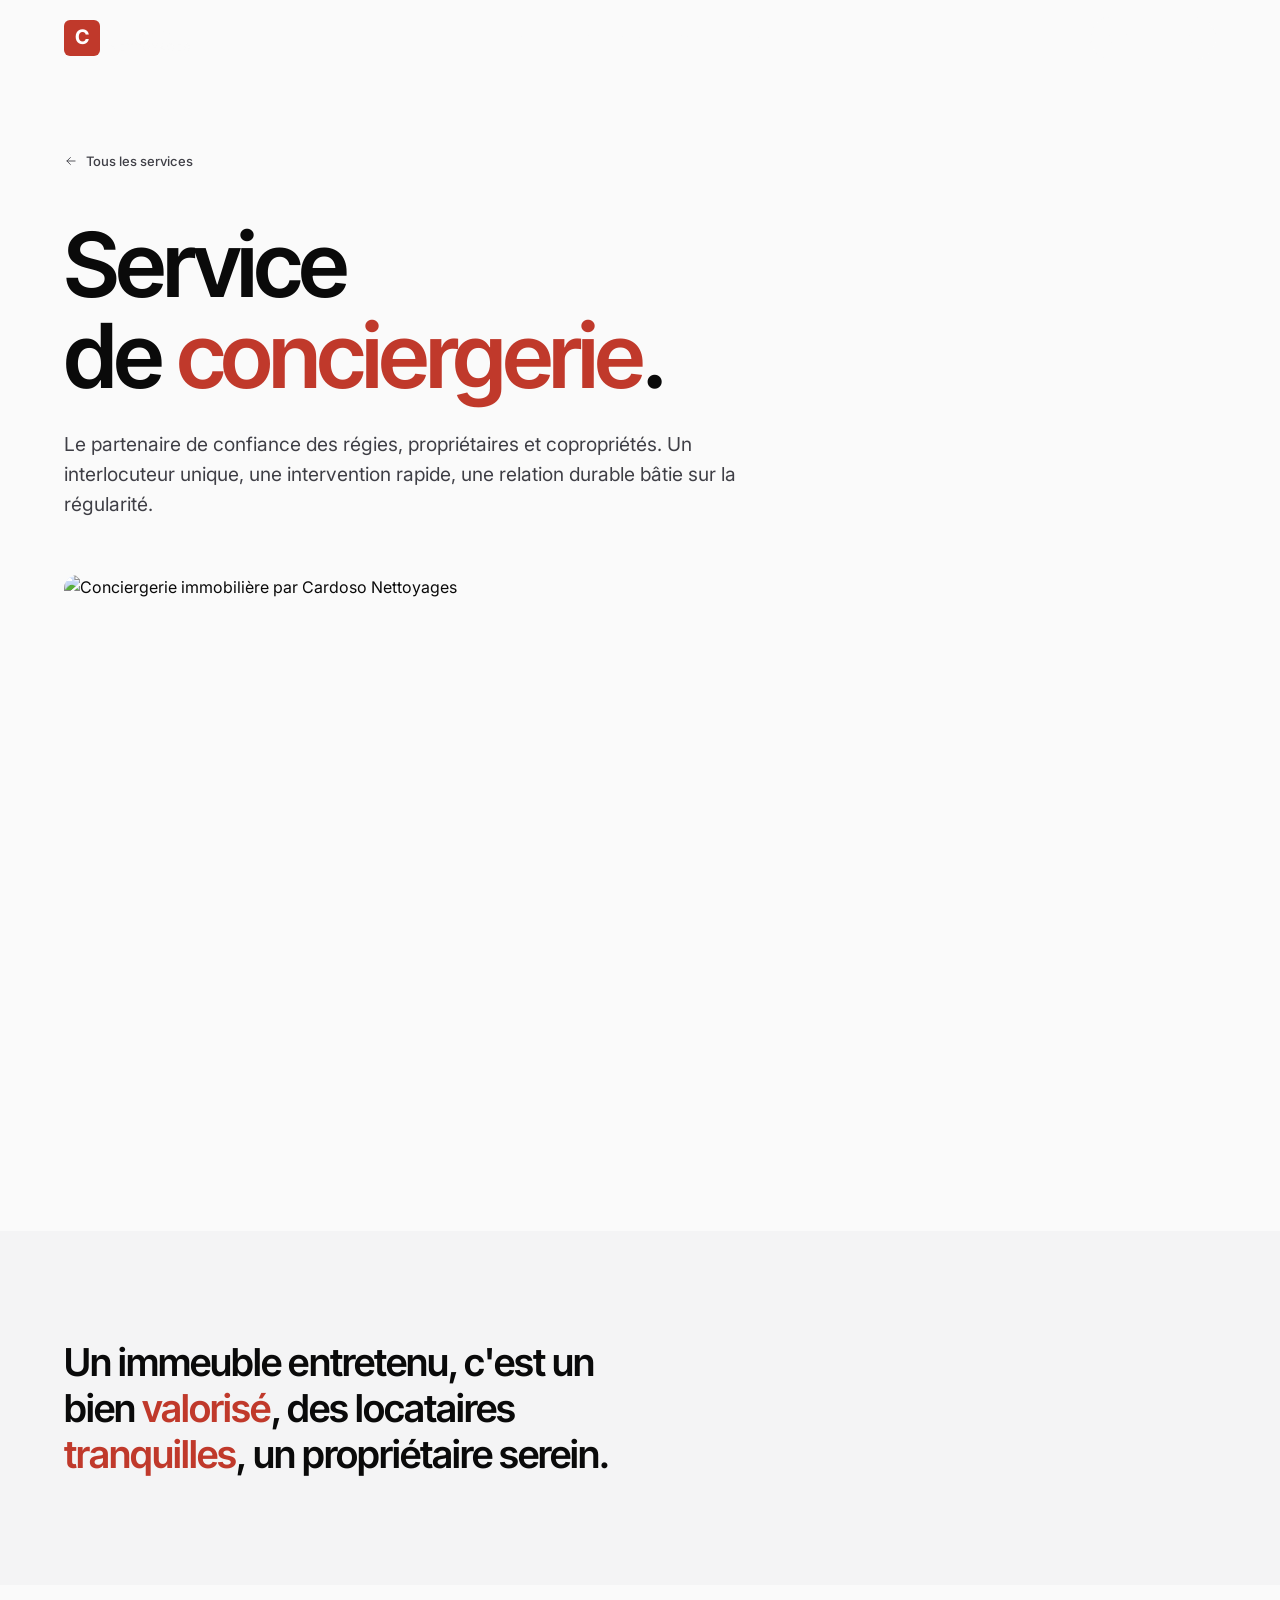
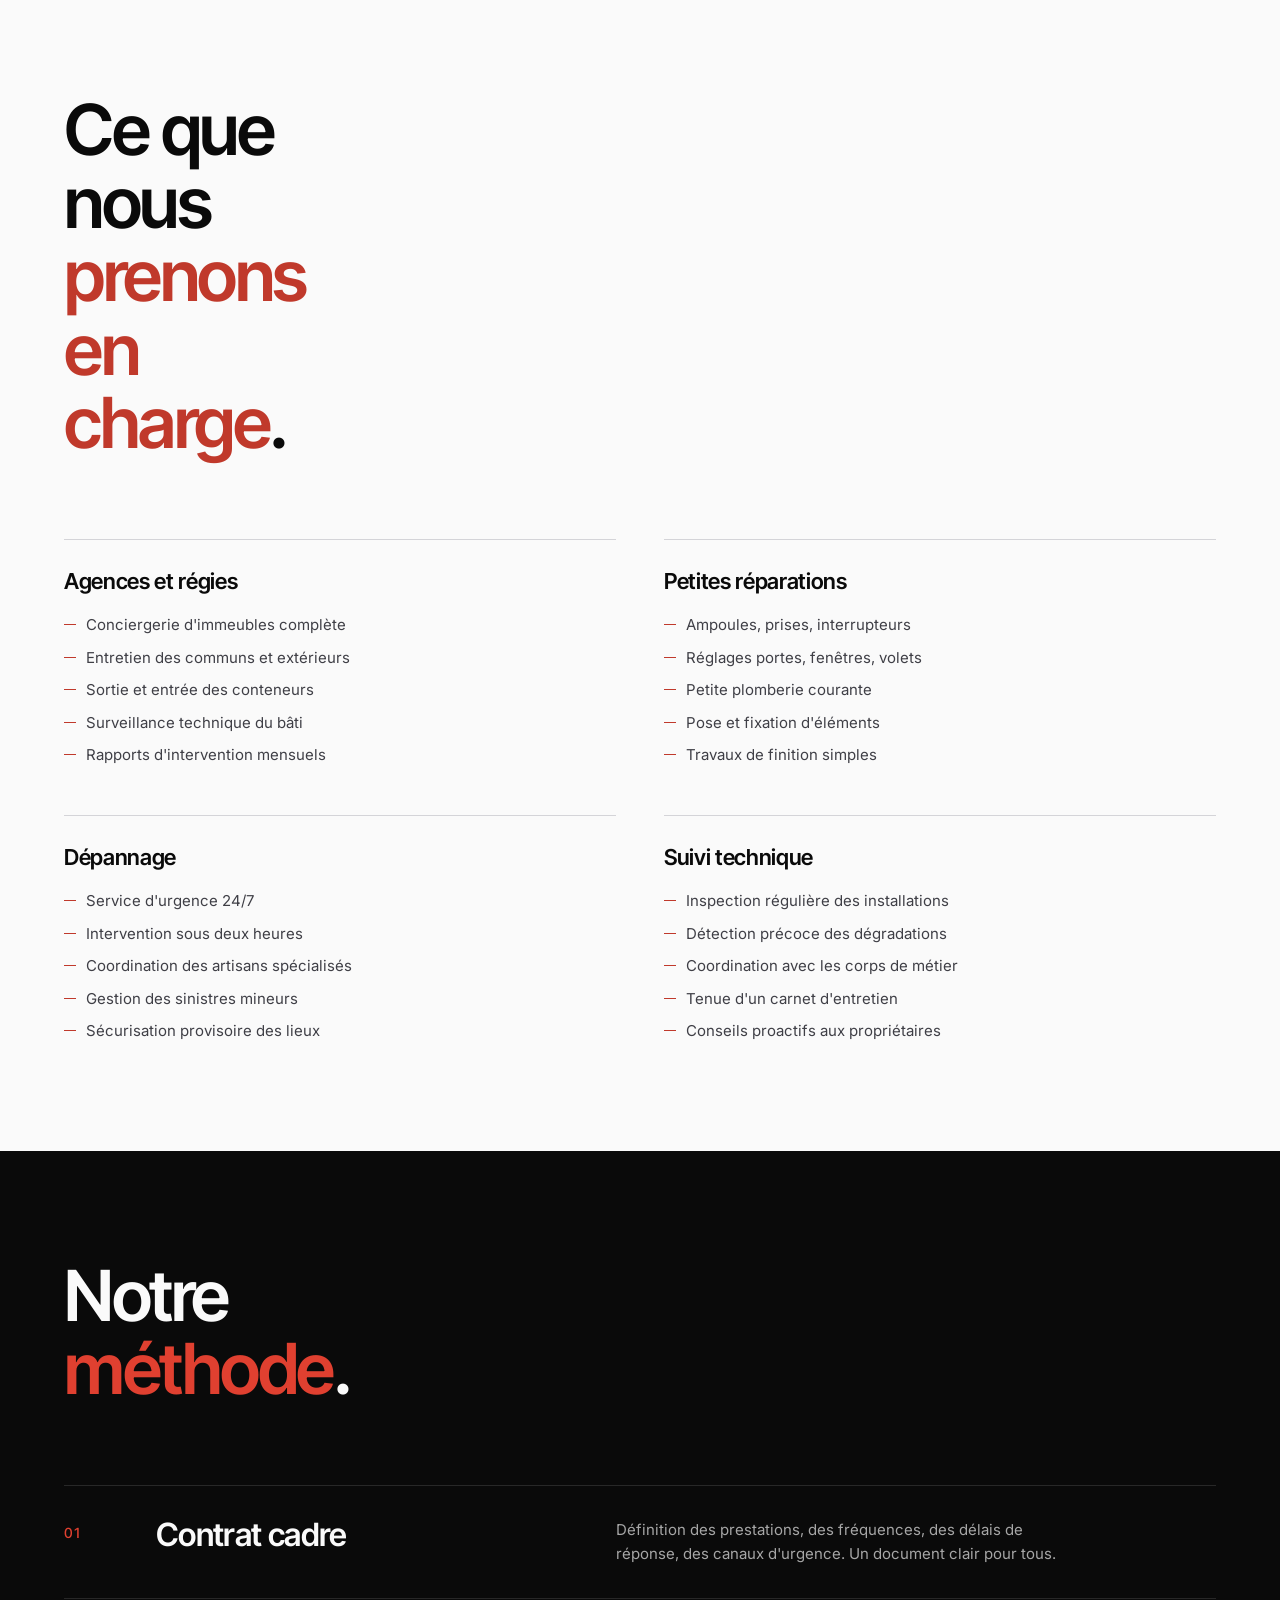
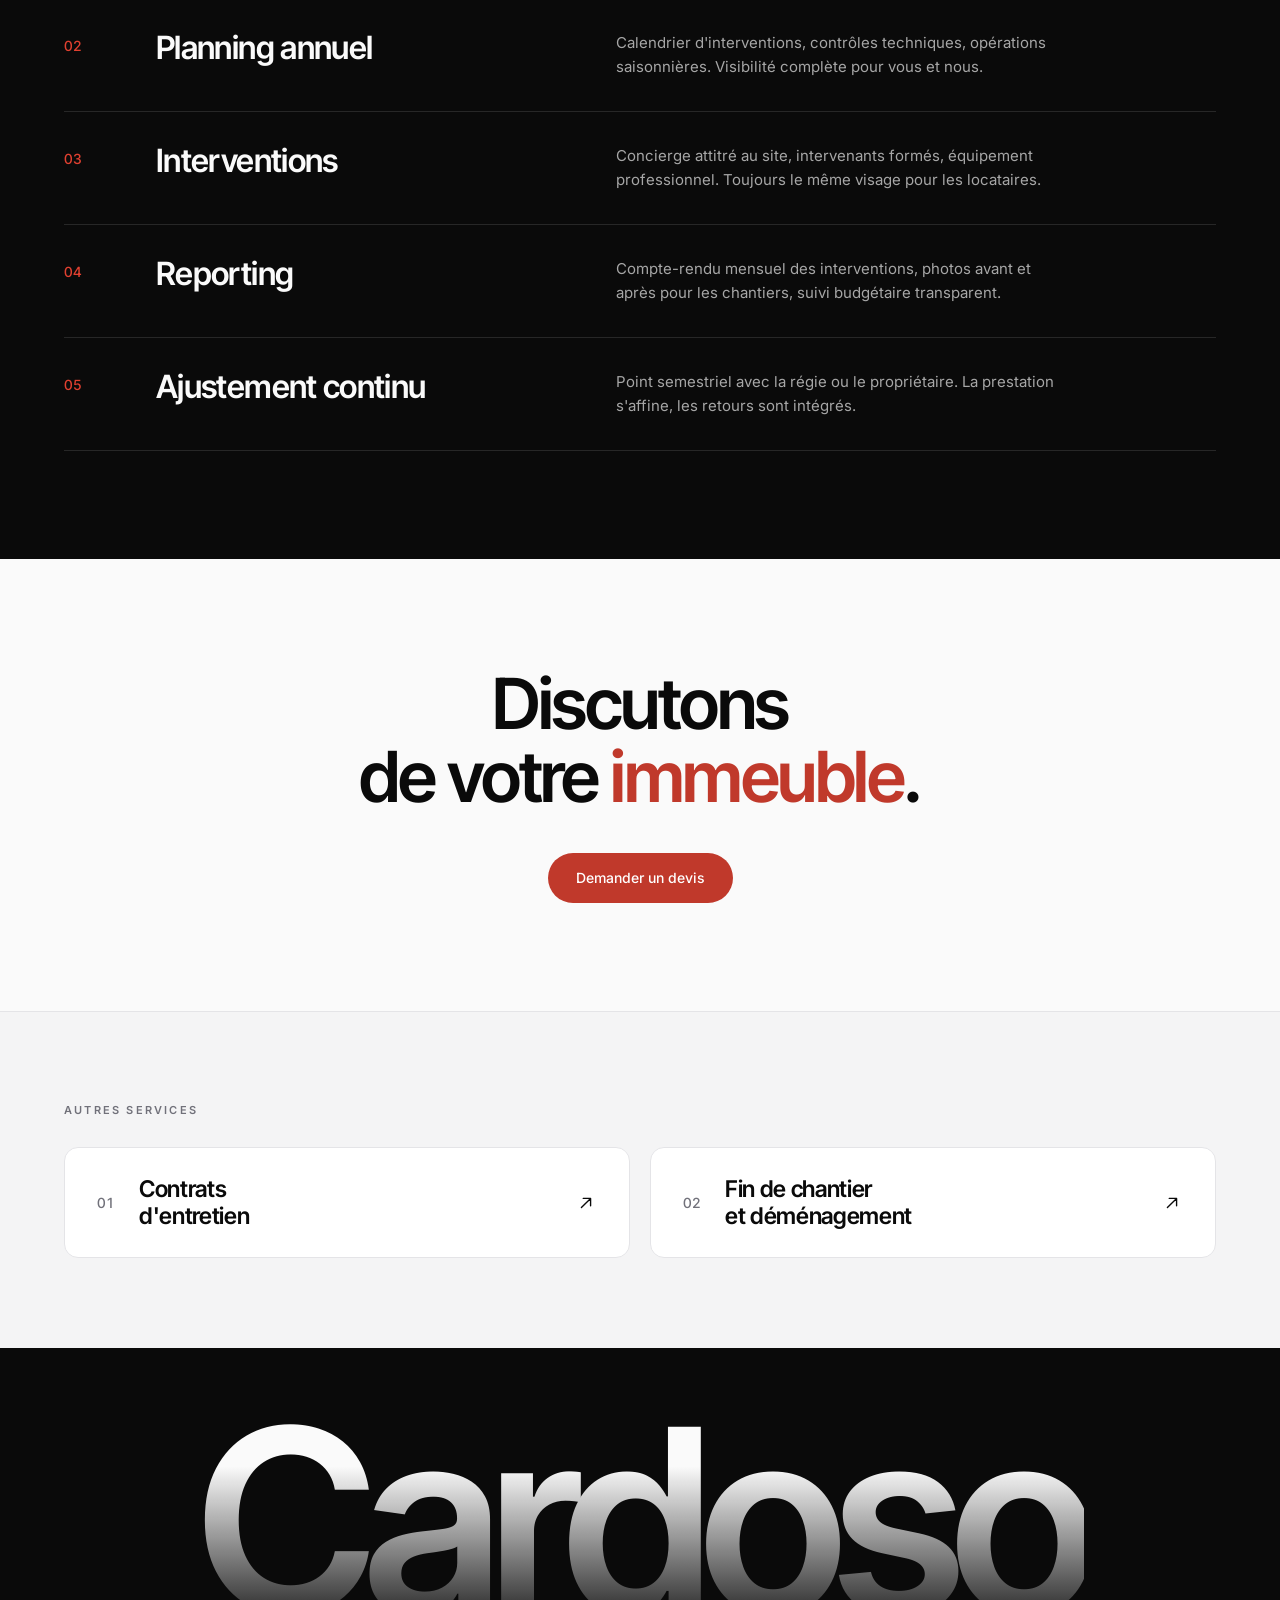
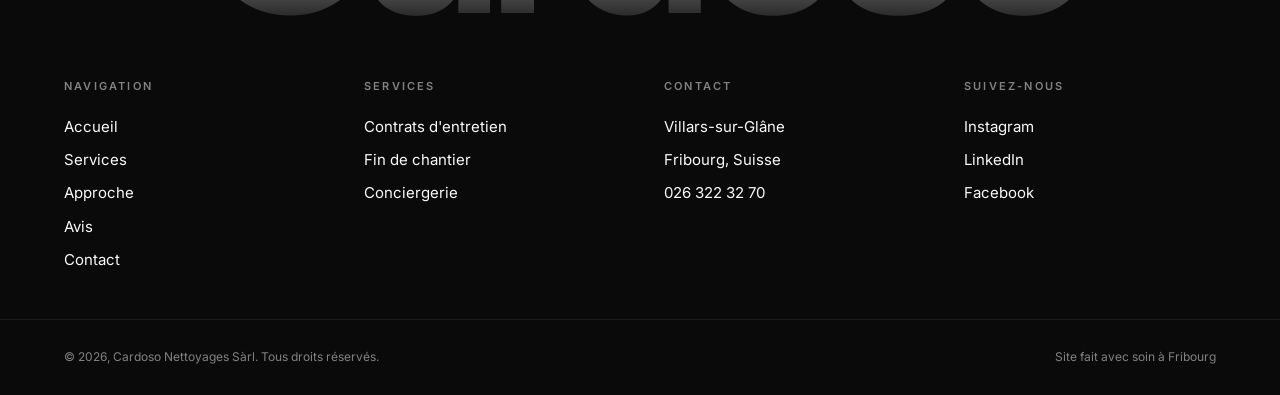
==== commit 80b3038c: "Refonte taste-skill — anti-AI-tells, Swiss-engineered, Inter Audit fait avec design-taste-frontend +" ====
--- a/services/conciergerie.html
+++ b/services/conciergerie.html
@@ -3,42 +3,108 @@
 <head>
     <meta charset="UTF-8">
     <meta name="viewport" content="width=device-width, initial-scale=1.0">
-    <meta name="description" content="Service de conciergerie à Fribourg — régies, propriétaires, copropriétés. Petites réparations, dépannages, suivi technique. Cardoso Nettoyages.">
-    <meta name="theme-color" content="#f3f0e8">
-    <title>Service de conciergerie — Cardoso Nettoyages</title>
+
+    <title>Service de conciergerie à Fribourg, Cardoso Nettoyages</title>
+    <meta name="description" content="Conciergerie d'immeubles à Fribourg pour régies et propriétaires. Petites réparations, dépannage 24/7, suivi technique. Cardoso Nettoyages, 18 ans d'expertise.">
+    <meta name="keywords" content="conciergerie Fribourg, conciergerie immobilière, conciergerie immeuble, dépannage immeuble Fribourg, régie immobilière Fribourg, gérance immobilière, Cardoso conciergerie">
+    <meta name="author" content="Cardoso Nettoyages Sàrl">
+    <meta name="robots" content="index, follow, max-image-preview:large">
+    <meta name="language" content="French">
+    <link rel="canonical" href="https://www.cardoso-nettoyages.ch/services/conciergerie.html">
+
+    <meta name="geo.region" content="CH-FR">
+    <meta name="geo.placename" content="Villars-sur-Glâne, Fribourg">
+    <meta name="geo.position" content="46.7867;7.1356">
+    <meta name="ICBM" content="46.7867, 7.1356">
+
+    <meta property="og:type" content="article">
+    <meta property="og:url" content="https://www.cardoso-nettoyages.ch/services/conciergerie.html">
+    <meta property="og:title" content="Service de conciergerie à Fribourg, Cardoso Nettoyages">
+    <meta property="og:description" content="Partenaire de confiance des régies et propriétaires de Fribourg. Conciergerie, petites réparations, dépannage 24/7, suivi technique.">
+    <meta property="og:image" content="https://images.unsplash.com/photo-1545324418-cc1a3fa10c00?auto=format&fit=crop&w=1200&h=630&q=80">
+    <meta property="og:image:width" content="1200">
+    <meta property="og:image:height" content="630">
+    <meta property="og:locale" content="fr_CH">
+    <meta property="og:site_name" content="Cardoso Nettoyages Sàrl">
+
+    <meta name="twitter:card" content="summary_large_image">
+    <meta name="twitter:title" content="Service de conciergerie à Fribourg, Cardoso">
+    <meta name="twitter:description" content="Conciergerie d'immeubles, petites réparations, dépannage 24/7.">
+    <meta name="twitter:image" content="https://images.unsplash.com/photo-1545324418-cc1a3fa10c00?auto=format&fit=crop&w=1200&h=630&q=80">
+
+    <link rel="icon" type="image/svg+xml" href="data:image/svg+xml,%3Csvg xmlns='http://www.w3.org/2000/svg' viewBox='0 0 100 100'%3E%3Crect width='100' height='100' rx='22' fill='%23C0392B'/%3E%3Ctext x='50' y='70' font-family='Inter,sans-serif' font-size='62' font-weight='700' fill='white' text-anchor='middle'%3EC%3C/text%3E%3C/svg%3E">
+    <meta name="theme-color" content="#fafafa">
 
     <link rel="preconnect" href="https://fonts.googleapis.com">
     <link rel="preconnect" href="https://fonts.gstatic.com" crossorigin>
-    <link href="https://fonts.googleapis.com/css2?family=Fraunces:opsz,wght,SOFT,WONK@9..144,300..900,0..100,0..1&family=Inter:wght@300;400;500;600&display=swap" rel="stylesheet">
+    <link rel="dns-prefetch" href="https://images.unsplash.com">
+    <link href="https://fonts.googleapis.com/css2?family=Inter+Tight:wght@400;500;600;700&family=Inter:wght@400;500;600&display=swap" rel="stylesheet">
 
     <link rel="stylesheet" href="../assets/css/style.css">
 
     <script src="https://cdnjs.cloudflare.com/ajax/libs/gsap/3.12.5/gsap.min.js" defer></script>
     <script src="https://cdnjs.cloudflare.com/ajax/libs/gsap/3.12.5/ScrollTrigger.min.js" defer></script>
+
+    <script type="application/ld+json">
+    {
+      "@context": "https://schema.org",
+      "@graph": [
+        {
+          "@type": "BreadcrumbList",
+          "itemListElement": [
+            { "@type": "ListItem", "position": 1, "name": "Accueil", "item": "https://www.cardoso-nettoyages.ch/" },
+            { "@type": "ListItem", "position": 2, "name": "Services", "item": "https://www.cardoso-nettoyages.ch/#services" },
+            { "@type": "ListItem", "position": 3, "name": "Service de conciergerie" }
+          ]
+        },
+        {
+          "@type": "Service",
+          "name": "Service de conciergerie immobilière",
+          "serviceType": "Conciergerie d'immeubles, petites réparations, dépannage",
+          "provider": {
+            "@type": "CleaningService",
+            "name": "Cardoso Nettoyages Sàrl",
+            "url": "https://www.cardoso-nettoyages.ch/",
+            "telephone": "+41263223270"
+          },
+          "areaServed": [
+            { "@type": "AdministrativeArea", "name": "Canton de Fribourg" },
+            { "@type": "City", "name": "Fribourg" },
+            { "@type": "City", "name": "Villars-sur-Glâne" }
+          ],
+          "description": "Conciergerie d'immeubles à Fribourg pour régies, propriétaires et copropriétés. Petites réparations, dépannage 24/7, suivi technique.",
+          "url": "https://www.cardoso-nettoyages.ch/services/conciergerie.html",
+          "hoursAvailable": {
+            "@type": "OpeningHoursSpecification",
+            "description": "Service d'urgence 24/7"
+          },
+          "offers": {
+            "@type": "Offer",
+            "availability": "https://schema.org/InStock",
+            "priceCurrency": "CHF",
+            "priceSpecification": { "@type": "PriceSpecification", "description": "Contrat sur mesure, devis gratuit" }
+          }
+        }
+      ]
+    }
+    </script>
 </head>
 <body class="loaded">
-
-    <div class="cursor" id="cursor">
-        <span class="cursor-label" id="cursorLabel"></span>
-    </div>
 
     <nav class="nav scrolled" id="nav">
         <div class="nav-inner">
             <a href="../" class="nav-brand">
-                <span class="brand-dot"></span>
-                <span class="brand-name">Cardoso<em>Nettoyages</em></span>
+                <span class="brand-mark">C</span>
+                <span class="brand-name">Cardoso<span>Nettoyages</span></span>
             </a>
             <ul class="nav-list" id="navList">
-                <li><a href="../#manifeste" class="nav-link">Manifeste</a></li>
-                <li><a href="../#expertises" class="nav-link">Expertises</a></li>
+                <li><a href="../#services" class="nav-link">Services</a></li>
                 <li><a href="../#approche" class="nav-link">Approche</a></li>
-                <li><a href="../#temoignages" class="nav-link">Avis</a></li>
+                <li><a href="../#avis" class="nav-link">Avis</a></li>
+                <li><a href="../#contact" class="nav-link">Contact</a></li>
             </ul>
-            <a href="../#contact" class="nav-cta" data-cursor="écrire">
-                <span>Nous contacter</span>
-                <svg viewBox="0 0 24 24" width="14" height="14"><path d="M5 12h14M13 6l6 6-6 6" stroke="currentColor" stroke-width="1.5" fill="none" stroke-linecap="round" stroke-linejoin="round"/></svg>
-            </a>
-            <button class="nav-burger" id="navBurger" aria-label="Menu">
+            <a href="tel:+41263223270" class="nav-phone">026 322 32 70</a>
+            <button class="nav-burger" id="navBurger" aria-label="Menu" aria-expanded="false">
                 <span></span><span></span>
             </button>
         </div>
@@ -48,44 +114,43 @@
 
         <header class="svc-hero">
             <div class="container">
-                <a href="../#expertises" class="svc-back" data-cursor="retour">
-                    <svg viewBox="0 0 24 24" width="14" height="14"><path d="M19 12H5M11 18l-6-6 6-6" stroke="currentColor" stroke-width="1.5" fill="none" stroke-linecap="round" stroke-linejoin="round"/></svg>
+                <a href="../#services" class="svc-back">
+                    <svg viewBox="0 0 24 24" width="14" height="14" aria-hidden="true"><path d="M19 12H5M11 18l-6-6 6-6" stroke="currentColor" stroke-width="1.5" fill="none" stroke-linecap="round" stroke-linejoin="round"/></svg>
                     <span>Tous les services</span>
                 </a>
-                <span class="svc-num">— Service / 03</span>
                 <h1 class="svc-title">
                     Service<br>
-                    <em>de conciergerie.</em>
+                    de <em>conciergerie</em>.
                 </h1>
                 <p class="svc-lead">
                     Le partenaire de confiance des régies, propriétaires et copropriétés. Un interlocuteur unique, une intervention rapide, une relation durable bâtie sur la régularité.
                 </p>
                 <div class="svc-img">
-                    <img src="https://images.unsplash.com/photo-1545324418-cc1a3fa10c00?auto=format&fit=crop&w=2000&q=80" alt="Conciergerie immobilière">
+                    <img src="https://images.unsplash.com/photo-1545324418-cc1a3fa10c00?auto=format&fit=crop&w=2000&q=80" alt="Conciergerie immobilière par Cardoso Nettoyages">
                 </div>
             </div>
         </header>
 
         <section class="svc-intro">
             <div class="container">
-                <span class="section-num">— Approche</span>
-                <p class="svc-text" data-split-words>
-                    Un immeuble entretenu, c'est un bien <em>valorisé,</em> des locataires <em>tranquilles,</em> un propriétaire serein.
+                <p class="svc-text">
+                    Un immeuble entretenu, c'est un bien <em>valorisé</em>, des locataires <em>tranquilles</em>, un propriétaire serein.
                 </p>
             </div>
         </section>
 
         <section class="svc-includes">
             <div class="container">
-                <span class="section-num">— Inclusions</span>
-                <h2 class="section-title">
-                    Ce que nous<br>
-                    <em>prenons en charge.</em>
-                </h2>
+                <header class="section-head">
+                    <h2 class="section-title">
+                        Ce que nous<br>
+                        <em>prenons en charge</em>.
+                    </h2>
+                </header>
 
                 <div class="includes-grid">
                     <article class="include-card">
-                        <h3>Agences &amp; régies</h3>
+                        <h3>Agences et régies</h3>
                         <ul>
                             <li>Conciergerie d'immeubles complète</li>
                             <li>Entretien des communs et extérieurs</li>
@@ -133,35 +198,31 @@
 
         <section class="svc-process">
             <div class="container">
-                <span class="section-num light">— Méthode</span>
-                <h2 class="section-title light">
-                    Notre<br>
-                    <em>méthode.</em>
-                </h2>
+                <header class="section-head">
+                    <h2 class="section-title light">
+                        Notre<br>
+                        <em>méthode</em>.
+                    </h2>
+                </header>
 
                 <ol class="process-steps">
                     <li>
-                        <span class="process-num">/01</span>
                         <h3>Contrat cadre</h3>
                         <p>Définition des prestations, des fréquences, des délais de réponse, des canaux d'urgence. Un document clair pour tous.</p>
                     </li>
                     <li>
-                        <span class="process-num">/02</span>
                         <h3>Planning annuel</h3>
                         <p>Calendrier d'interventions, contrôles techniques, opérations saisonnières. Visibilité complète pour vous et nous.</p>
                     </li>
                     <li>
-                        <span class="process-num">/03</span>
                         <h3>Interventions</h3>
                         <p>Concierge attitré au site, intervenants formés, équipement professionnel. Toujours le même visage pour les locataires.</p>
                     </li>
                     <li>
-                        <span class="process-num">/04</span>
                         <h3>Reporting</h3>
-                        <p>Compte-rendu mensuel des interventions, photos avant/après pour les chantiers, suivi budgétaire transparent.</p>
-                    </li>
-                    <li>
-                        <span class="process-num">/05</span>
+                        <p>Compte-rendu mensuel des interventions, photos avant et après pour les chantiers, suivi budgétaire transparent.</p>
+                    </li>
+                    <li>
                         <h3>Ajustement continu</h3>
                         <p>Point semestriel avec la régie ou le propriétaire. La prestation s'affine, les retours sont intégrés.</p>
                     </li>
@@ -173,28 +234,25 @@
             <div class="container">
                 <h2 class="section-title">
                     Discutons<br>
-                    de votre <em>immeuble.</em>
+                    de votre <em>immeuble</em>.
                 </h2>
-                <a href="../#contact" class="link-arrow" data-cursor="écrire">
-                    <span>Demander un devis</span>
-                    <svg viewBox="0 0 24 24" width="18" height="18"><path d="M5 12h14M13 6l6 6-6 6" stroke="currentColor" stroke-width="1.5" fill="none" stroke-linecap="round" stroke-linejoin="round"/></svg>
-                </a>
+                <a href="../#contact" class="btn btn-primary">Demander un devis</a>
             </div>
         </section>
 
         <section class="svc-others">
             <div class="container">
-                <h3>Autres expertises</h3>
+                <h3>Autres services</h3>
                 <div class="others-grid">
-                    <a href="contrats-entretien.html" class="other-card" data-cursor="découvrir">
-                        <span class="num">/01</span>
+                    <a href="contrats-entretien.html" class="other-card">
+                        <span class="num">01</span>
                         <h4>Contrats<br>d'entretien</h4>
-                        <svg viewBox="0 0 24 24"><path d="M7 17L17 7M9 7h8v8" stroke="currentColor" stroke-width="1.4" fill="none" stroke-linecap="round" stroke-linejoin="round"/></svg>
+                        <svg viewBox="0 0 24 24" aria-hidden="true"><path d="M7 17L17 7M9 7h8v8" stroke="currentColor" stroke-width="1.5" fill="none" stroke-linecap="round" stroke-linejoin="round"/></svg>
                     </a>
-                    <a href="fin-de-chantier.html" class="other-card" data-cursor="découvrir">
-                        <span class="num">/02</span>
-                        <h4>Fin de chantier<br>&amp; déménagement</h4>
-                        <svg viewBox="0 0 24 24"><path d="M7 17L17 7M9 7h8v8" stroke="currentColor" stroke-width="1.4" fill="none" stroke-linecap="round" stroke-linejoin="round"/></svg>
+                    <a href="fin-de-chantier.html" class="other-card">
+                        <span class="num">02</span>
+                        <h4>Fin de chantier<br>et déménagement</h4>
+                        <svg viewBox="0 0 24 24" aria-hidden="true"><path d="M7 17L17 7M9 7h8v8" stroke="currentColor" stroke-width="1.5" fill="none" stroke-linecap="round" stroke-linejoin="round"/></svg>
                     </a>
                 </div>
             </div>
@@ -203,17 +261,17 @@
     </main>
 
     <footer class="footer">
-        <div class="footer-giant">
-            <span>CARDOSO</span>
+        <div class="footer-giant" aria-hidden="true">
+            <span>Cardoso</span>
         </div>
         <div class="container footer-grid">
             <div class="footer-col">
                 <h4>Navigation</h4>
                 <ul>
                     <li><a href="../">Accueil</a></li>
-                    <li><a href="../#manifeste">Manifeste</a></li>
-                    <li><a href="../#expertises">Expertises</a></li>
+                    <li><a href="../#services">Services</a></li>
                     <li><a href="../#approche">Approche</a></li>
+                    <li><a href="../#avis">Avis</a></li>
                     <li><a href="../#contact">Contact</a></li>
                 </ul>
             </div>
@@ -235,7 +293,7 @@
             </div>
             <div class="footer-col">
                 <h4>Suivez-nous</h4>
-                <ul class="socials">
+                <ul>
                     <li><a href="#">Instagram</a></li>
                     <li><a href="#">LinkedIn</a></li>
                     <li><a href="#">Facebook</a></li>
@@ -244,9 +302,8 @@
         </div>
         <div class="footer-base">
             <div class="container">
-                <span>© <span id="year"></span> — Cardoso Nettoyages Sàrl</span>
-                <span class="footer-emoji">✿</span>
-                <span>Conception &amp; développement — un site fait avec soin</span>
+                <span>© <span id="year"></span>, Cardoso Nettoyages Sàrl. Tous droits réservés.</span>
+                <span>Site fait avec soin à Fribourg</span>
             </div>
         </div>
     </footer>
--- a/assets/css/style.css
+++ b/assets/css/style.css
@@ -1,11 +1,12 @@
 /* =============================================================
-   CARDOSO NETTOYAGES — STYLE ÉDITORIAL
-   Inspiration : oroya.fr — palette crème, typographie large,
-   lettres espacées, vagues organiques, micro-interactions
+   CARDOSO NETTOYAGES — STYLESHEET
+   Direction : Swiss-engineered, monochrome plus accent rouge.
+   Typo : Inter (display Inter Tight, body Inter).
+   Easings : courbes fortes type Emil Kowalski.
    ============================================================= */
 
 /* =====================================================
-   1. RESET & VARIABLES
+   1. RESET ET TOKENS
 ===================================================== */
 *, *::before, *::after {
     box-sizing: border-box;
@@ -14,29 +15,46 @@
 }
 
 :root {
-    /* Palette éditoriale */
-    --cream:       #f3f0e8;
-    --cream-soft:  #ebe7dc;
-    --cream-deep:  #e2ddcd;
-    --ink:         #0f0e0c;
-    --ink-soft:    #2a2826;
-    --paper:       #fbf9f4;
-    --rust:        #b8442c;   /* rouge brique, plus chaud, plus oroya */
-    --rust-deep:   #92341f;
-    --line:        #cfc9b9;
+    /* Palette monochrome plus rouge */
+    --bg:          #fafafa;
+    --bg-soft:     #f4f4f5;
+    --bg-deep:     #e4e4e7;
+    --ink:         #0a0a0a;
+    --ink-soft:    #18181b;
+    --gray-700:    #3f3f46;
+    --gray-500:    #71717a;
+    --gray-300:    #a1a1aa;
+    --line:        #d4d4d8;
+    --line-soft:   #e4e4e7;
+    --paper:       #ffffff;
+
+    /* Accent rouge unique */
+    --red:         #C0392B;
+    --red-deep:    #962A20;
+    --red-bright:  #E04030;
+
+    /* Inverse pour sections sombres */
+    --ink-bg:      #0a0a0a;
+    --ink-bg-soft: #18181b;
 
     /* Typographie */
-    --serif: 'Fraunces', 'Times New Roman', serif;
-    --sans:  'Inter', -apple-system, BlinkMacSystemFont, sans-serif;
-
-    /* Variables d'animation */
-    --ease:     cubic-bezier(.22, 1, .36, 1);
-    --ease-in:  cubic-bezier(.7, 0, .84, 0);
-    --ease-out: cubic-bezier(.16, 1, .3, 1);
+    --display: 'Inter Tight', 'Inter', -apple-system, BlinkMacSystemFont, sans-serif;
+    --sans:    'Inter', -apple-system, BlinkMacSystemFont, sans-serif;
+
+    /* Courbes Emil */
+    --ease-out:    cubic-bezier(0.23, 1, 0.32, 1);
+    --ease-in-out: cubic-bezier(0.77, 0, 0.175, 1);
+    --ease:        cubic-bezier(0.4, 0, 0.2, 1);
 
     /* Layout */
-    --max: 1440px;
-    --pad: clamp(20px, 5vw, 80px);
+    --max: 1320px;
+    --pad: clamp(20px, 5vw, 64px);
+
+    /* Rayons (un seul scale) */
+    --r-sm: 6px;
+    --r:    10px;
+    --r-lg: 14px;
+    --r-pill: 9999px;
 }
 
 html {
@@ -52,18 +70,17 @@
     font-size: 16px;
     line-height: 1.55;
     color: var(--ink);
-    background: var(--cream);
+    background: var(--bg);
     overflow-x: hidden;
-    cursor: none;
 }
 
 img, svg, video { display: block; max-width: 100%; }
 a { color: inherit; text-decoration: none; }
-button { font: inherit; cursor: none; border: none; background: none; }
+button { font: inherit; cursor: pointer; border: none; background: none; }
 ul, ol { list-style: none; }
-em { font-style: italic; }
-
-::selection { background: var(--ink); color: var(--cream); }
+em { font-style: normal; color: var(--red); font-weight: 500; }
+
+::selection { background: var(--ink); color: var(--bg); }
 
 .container {
     width: 100%;
@@ -73,130 +90,125 @@
 }
 
 /* =====================================================
-   2. CURSEUR PERSONNALISÉ — minimaliste éditorial
-===================================================== */
-.cursor {
-    position: fixed;
-    top: 0; left: 0;
-    width: 12px;
-    height: 12px;
-    background: var(--ink);
-    border-radius: 50%;
-    pointer-events: none;
-    z-index: 9999;
-    transform: translate3d(-50%, -50%, 0);
-    transition: width .35s var(--ease), height .35s var(--ease),
-                background .35s var(--ease), border-radius .35s var(--ease);
-    mix-blend-mode: difference;
-    background: var(--cream);
-    will-change: transform;
-}
-
-.cursor-label {
-    position: absolute;
-    top: 50%; left: 50%;
-    transform: translate(-50%, -50%);
-    color: var(--ink);
-    font-family: var(--serif);
-    font-style: italic;
-    font-size: 13px;
-    font-weight: 400;
-    white-space: nowrap;
-    opacity: 0;
-    transition: opacity .25s var(--ease);
-    pointer-events: none;
-}
-
-.cursor.active {
-    width: 80px;
-    height: 80px;
-    background: var(--rust);
-    mix-blend-mode: normal;
-}
-
-.cursor.active .cursor-label {
-    opacity: 1;
-    color: var(--cream);
-}
-
-@media (max-width: 900px) {
-    .cursor { display: none; }
-    body, button { cursor: auto; }
-}
-
-/* =====================================================
-   3. LOADER
+   2. LOADER — minimal, brand en rouge
 ===================================================== */
 .loader {
     position: fixed;
     inset: 0;
-    background: var(--ink);
+    background: var(--bg);
     z-index: 10000;
     display: grid;
     place-items: center;
-    transition: opacity .9s var(--ease), visibility .9s var(--ease);
-}
-
-.loader.hidden { opacity: 0; visibility: hidden; }
+    transition: opacity 600ms var(--ease-out), visibility 600ms var(--ease-out);
+}
+
+.loader.hidden {
+    opacity: 0;
+    visibility: hidden;
+    pointer-events: none;
+}
 
 .loader-inner {
-    width: min(80%, 480px);
+    width: min(90%, 900px);
     display: flex;
     flex-direction: column;
     align-items: center;
-    gap: 20px;
-    color: var(--cream);
+    gap: 56px;
+}
+
+.loader-brand {
+    font-family: var(--display);
+    font-size: clamp(52px, 11vw, 168px);
+    font-weight: 600;
+    line-height: 0.92;
+    letter-spacing: -0.045em;
+    color: var(--red);
+    text-align: center;
+    margin: 0;
+}
+
+.loader-brand span {
+    display: block;
+    overflow: hidden;
+}
+
+.loader-brand span > span,
+.loader-brand .brand-letter {
+    display: inline-block;
+    transform: translateY(110%);
+    will-change: transform;
+    animation: brandUp 900ms var(--ease-out) forwards;
+}
+
+.loader-brand > span:nth-child(2) .brand-letter,
+.loader-brand > span:nth-child(2) > span {
+    animation-delay: var(--d, 0ms);
+}
+
+@keyframes brandUp {
+    to { transform: translateY(0); }
+}
+
+.loader-progress {
+    display: flex;
+    align-items: center;
+    gap: 16px;
+    width: min(86%, 380px);
+    font-family: var(--sans);
+    font-size: 12px;
+    font-weight: 500;
+    color: var(--gray-500);
+    font-variant-numeric: tabular-nums;
+    opacity: 0;
+    animation: fadeIn 500ms var(--ease-out) 600ms forwards;
 }
 
 .loader-count {
-    font-family: var(--serif);
-    font-size: clamp(60px, 12vw, 120px);
-    font-weight: 300;
-    font-style: italic;
-    line-height: 1;
-    letter-spacing: -.04em;
-}
-
-.loader-line {
-    width: 100%;
+    color: var(--ink);
+    min-width: 28px;
+}
+
+.loader-percent {
+    color: var(--gray-300);
+}
+
+.loader-bar {
+    flex: 1;
     height: 1px;
-    background: rgba(243,240,232,.15);
+    background: var(--line-soft);
     overflow: hidden;
+    border-radius: 1px;
 }
 
 .loader-fill {
     height: 100%;
     width: 0;
-    background: var(--cream);
-    transition: width .1s linear;
-}
-
-.loader-brand {
-    font-family: var(--sans);
-    font-size: 11px;
-    font-weight: 500;
-    letter-spacing: .35em;
-    text-transform: uppercase;
-    opacity: .6;
+    background: var(--red);
+}
+
+@keyframes fadeIn {
+    to { opacity: 1; }
 }
 
 /* =====================================================
-   4. NAVIGATION
+   3. NAVIGATION
 ===================================================== */
 .nav {
     position: fixed;
     top: 0; left: 0; right: 0;
     z-index: 1000;
-    padding: 24px 0;
-    transition: padding .5s var(--ease), background .5s var(--ease), box-shadow .5s var(--ease);
+    padding: 16px 0;
+    background: transparent;
+    transition: background 300ms var(--ease-out), padding 300ms var(--ease-out), border-color 300ms var(--ease-out);
+    border-bottom: 1px solid transparent;
 }
 
 .nav.scrolled {
-    background: rgba(243,240,232,.85);
-    backdrop-filter: blur(14px);
-    -webkit-backdrop-filter: blur(14px);
-    padding: 16px 0;
-    box-shadow: 0 1px 0 var(--line);
+    background: rgba(250, 250, 250, 0.85);
+    backdrop-filter: blur(12px);
+    -webkit-backdrop-filter: blur(12px);
+    padding: 12px 0;
+    border-bottom-color: var(--line-soft);
 }
 
 .nav-inner {
@@ -207,110 +219,115 @@
     display: flex;
     align-items: center;
     justify-content: space-between;
-    gap: 40px;
+    gap: 32px;
 }
 
 .nav-brand {
     display: flex;
     align-items: center;
-    gap: 12px;
-    color: var(--cream);
-    transition: color .5s var(--ease);
+    gap: 10px;
+    color: var(--bg);
+    transition: color 300ms var(--ease-out);
 }
 
 .nav.scrolled .nav-brand { color: var(--ink); }
 
-.brand-dot {
-    width: 10px;
-    height: 10px;
-    border-radius: 50%;
-    background: var(--rust);
-    box-shadow: 0 0 0 4px rgba(184,68,44,.25);
-    animation: dotPulse 2.4s ease-in-out infinite;
-}
-
-@keyframes dotPulse {
-    50% { box-shadow: 0 0 0 8px rgba(184,68,44,.08); }
+.brand-mark {
+    width: 36px;
+    height: 36px;
+    border-radius: var(--r-sm);
+    background: var(--red);
+    color: var(--paper);
+    display: grid;
+    place-items: center;
+    font-family: var(--display);
+    font-weight: 700;
+    font-size: 20px;
+    letter-spacing: -0.04em;
 }
 
 .brand-name {
-    font-family: var(--serif);
-    font-size: 18px;
+    font-family: var(--display);
+    font-weight: 600;
+    font-size: 16px;
+    letter-spacing: -0.01em;
+    line-height: 1;
+}
+
+.brand-name span {
+    display: block;
     font-weight: 400;
-    letter-spacing: -.01em;
-}
-
-.brand-name em {
-    font-weight: 300;
-    opacity: .6;
-    margin-left: 4px;
+    font-size: 10px;
+    letter-spacing: 0.2em;
+    text-transform: uppercase;
+    color: currentColor;
+    opacity: 0.6;
+    margin-top: 3px;
 }
 
 .nav-list {
     display: flex;
-    gap: 40px;
+    gap: 28px;
     margin: 0 auto;
 }
 
 .nav-link {
     position: relative;
     font-size: 14px;
-    font-weight: 400;
-    color: var(--cream);
-    transition: color .5s var(--ease);
-    padding: 8px 0;
+    font-weight: 500;
+    color: var(--bg);
+    transition: color 200ms var(--ease-out);
+    padding: 6px 0;
 }
 
 .nav.scrolled .nav-link { color: var(--ink); }
 
-.nav-link::before {
+.nav-link::after {
     content: '';
     position: absolute;
-    bottom: 4px;
+    bottom: 0;
     left: 0;
     width: 0;
     height: 1px;
     background: currentColor;
-    transition: width .45s var(--ease);
-}
-
-.nav-link:hover::before { width: 100%; }
-
-.nav-cta {
-    display: inline-flex;
-    align-items: center;
-    gap: 10px;
-    padding: 12px 22px 12px 26px;
+    transition: width 240ms var(--ease-out);
+}
+
+.nav-link:hover::after { width: 100%; }
+
+.nav-phone {
+    font-family: var(--display);
+    font-size: 14px;
+    font-weight: 500;
+    color: var(--bg);
+    padding: 10px 18px;
     border: 1px solid currentColor;
-    border-radius: 50px;
-    font-size: 13px;
-    font-weight: 500;
-    color: var(--cream);
-    transition: background .4s var(--ease), color .4s var(--ease), border-color .4s var(--ease);
-}
-
-.nav.scrolled .nav-cta { color: var(--ink); }
-
-.nav-cta:hover {
+    border-radius: var(--r-pill);
+    transition: background 220ms var(--ease-out), color 220ms var(--ease-out), transform 160ms var(--ease-out);
+}
+
+.nav.scrolled .nav-phone { color: var(--ink); }
+
+.nav-phone:hover {
     background: var(--ink);
-    color: var(--cream);
+    color: var(--bg);
     border-color: var(--ink);
 }
 
-.nav.scrolled .nav-cta:hover {
-    background: var(--rust);
-    border-color: var(--rust);
-    color: var(--cream);
-}
-
-.nav-cta svg { transition: transform .35s var(--ease); }
-.nav-cta:hover svg { transform: translateX(3px); }
-
-/* Burger mobile */
+.nav.scrolled .nav-phone:hover {
+    background: var(--red);
+    color: var(--paper);
+    border-color: var(--red);
+}
+
+.nav-phone:active {
+    transform: scale(0.97);
+}
+
 .nav-burger {
     display: none;
     width: 32px;
-    height: 28px;
+    height: 24px;
     position: relative;
 }
 
@@ -319,61 +336,124 @@
     left: 4px;
     right: 4px;
     height: 1.5px;
-    background: var(--cream);
-    transition: transform .4s var(--ease), top .4s var(--ease), background .4s var(--ease);
+    background: var(--bg);
+    transition: transform 240ms var(--ease-out), top 240ms var(--ease-out), background 200ms var(--ease-out);
+    border-radius: 2px;
 }
 
 .nav.scrolled .nav-burger span { background: var(--ink); }
 
-.nav-burger span:nth-child(1) { top: 10px; }
-.nav-burger span:nth-child(2) { top: 18px; }
-
-.nav-burger.open span:nth-child(1) { top: 14px; transform: rotate(45deg); }
-.nav-burger.open span:nth-child(2) { top: 14px; transform: rotate(-45deg); }
-
-@media (max-width: 980px) {
+.nav-burger span:nth-child(1) { top: 8px; }
+.nav-burger span:nth-child(2) { top: 16px; }
+
+.nav-burger.open span:nth-child(1) { top: 12px; transform: rotate(45deg); }
+.nav-burger.open span:nth-child(2) { top: 12px; transform: rotate(-45deg); }
+
+@media (max-width: 900px) {
     .nav-burger { display: block; }
-    .nav-cta { display: none; }
+    .nav-phone { display: none; }
     .nav-list {
         position: fixed;
         top: 0; right: -100%;
-        width: min(80%, 360px);
+        width: min(80%, 340px);
         height: 100vh;
-        background: var(--cream);
+        background: var(--bg);
         flex-direction: column;
         justify-content: center;
-        gap: 32px;
-        padding: 0 60px;
-        transition: right .6s var(--ease);
-        box-shadow: -20px 0 60px rgba(0,0,0,.15);
+        padding: 0 40px;
+        gap: 28px;
+        transition: right 380ms var(--ease-out);
+        box-shadow: -20px 0 60px rgba(0,0,0,0.1);
     }
     .nav-list.open { right: 0; }
-    .nav-link { color: var(--ink) !important; font-size: 22px; font-family: var(--serif); }
+    .nav-link { color: var(--ink) !important; font-size: 22px; font-family: var(--display); font-weight: 500; }
 }
 
 /* =====================================================
-   5. HERO
+   4. BOUTONS
+===================================================== */
+.btn {
+    display: inline-flex;
+    align-items: center;
+    justify-content: center;
+    gap: 10px;
+    padding: 14px 28px;
+    border-radius: var(--r-pill);
+    font-family: var(--sans);
+    font-size: 14px;
+    font-weight: 500;
+    letter-spacing: 0;
+    transition: background 220ms var(--ease-out), color 220ms var(--ease-out), border-color 220ms var(--ease-out), transform 140ms var(--ease-out);
+    cursor: pointer;
+}
+
+.btn:active {
+    transform: scale(0.97);
+}
+
+.btn-primary {
+    background: var(--red);
+    color: var(--paper);
+}
+
+.btn-primary:hover {
+    background: var(--red-deep);
+}
+
+.btn-ghost {
+    background: transparent;
+    color: var(--bg);
+    border: 1px solid rgba(255, 255, 255, 0.35);
+}
+
+.btn-ghost:hover {
+    background: var(--bg);
+    color: var(--ink);
+    border-color: var(--bg);
+}
+
+/* Variante boutton sur fond clair */
+.btn-ghost.on-light {
+    color: var(--ink);
+    border-color: var(--line);
+}
+
+.btn-ghost.on-light:hover {
+    background: var(--ink);
+    color: var(--bg);
+    border-color: var(--ink);
+}
+
+.btn svg {
+    transition: transform 200ms var(--ease-out);
+}
+
+.btn:hover svg {
+    transform: translateX(3px);
+}
+
+/* =====================================================
+   5. HERO — 4 éléments max, image réelle, viewport-safe
 ===================================================== */
 .hero {
     position: relative;
-    min-height: 100vh;
-    display: flex;
-    align-items: flex-end;
-    padding: 0 0 14vh;
+    min-height: 100dvh;
+    display: flex;
+    align-items: center;
+    padding: 110px 0 80px;
+    color: var(--bg);
     overflow: hidden;
-    color: var(--cream);
 }
 
 .hero-media {
     position: absolute;
     inset: 0;
     z-index: -1;
-    overflow: hidden;
 }
 
 .hero-img {
     width: 100%;
-    height: 115%;
+    height: 110%;
     object-fit: cover;
     will-change: transform;
 }
@@ -381,19 +461,7 @@
 .hero-tint {
     position: absolute;
     inset: 0;
-    background: linear-gradient(180deg, rgba(15,14,12,.55) 0%, rgba(15,14,12,.35) 40%, rgba(15,14,12,.8) 100%);
-}
-
-/* Vague organique en bas du hero */
-.hero-wave {
-    position: absolute;
-    bottom: -1px;
-    left: 0;
-    width: 100%;
-    height: 18vh;
-    min-height: 120px;
-    z-index: 2;
-    pointer-events: none;
+    background: linear-gradient(180deg, rgba(10,10,10,0.55) 0%, rgba(10,10,10,0.35) 40%, rgba(10,10,10,0.7) 100%);
 }
 
 .hero-content {
@@ -406,394 +474,197 @@
 }
 
 .hero-eyebrow {
-    display: inline-flex;
-    align-items: center;
-    gap: 12px;
+    display: inline-block;
+    font-family: var(--sans);
     font-size: 12px;
     font-weight: 500;
-    letter-spacing: .2em;
-    text-transform: uppercase;
-    opacity: 0;
-    transform: translateY(20px);
-    animation: fadeUp .9s var(--ease-out) .6s forwards;
-}
-
-.hero-eyebrow .dot {
-    width: 8px;
-    height: 8px;
-    border-radius: 50%;
-    background: var(--rust);
-    box-shadow: 0 0 0 3px rgba(184,68,44,.3);
-}
-
-@keyframes fadeUp {
-    to { opacity: 1; transform: translateY(0); }
+    letter-spacing: 0.04em;
+    color: rgba(250, 250, 250, 0.85);
+    padding: 6px 14px;
+    border: 1px solid rgba(255, 255, 255, 0.2);
+    border-radius: var(--r-pill);
+    backdrop-filter: blur(8px);
+    margin-bottom: 32px;
 }
 
 .hero-title {
-    font-family: var(--serif);
-    font-size: clamp(54px, 10vw, 168px);
-    line-height: .95;
-    font-weight: 300;
-    letter-spacing: -.04em;
-    margin: 32px 0 60px;
-    font-variation-settings: 'opsz' 144, 'SOFT' 50, 'WONK' 1;
-}
-
-.title-row {
-    display: block;
-    overflow: hidden;
-    padding: .05em 0;
-}
-
-.title-row > .word,
-.title-row > .char {
-    display: inline-block;
-    transform: translateY(110%);
-    will-change: transform;
-}
-
-/* Variantes typographiques */
-.title-row.spaced {
-    font-weight: 500;
-    letter-spacing: .12em;
-    text-transform: uppercase;
-    font-size: .58em;
-    font-family: var(--sans);
-    font-feature-settings: 'tnum';
-    margin-bottom: .2em;
-    opacity: .9;
-}
-
-.title-row.italic {
-    font-style: italic;
-    font-weight: 300;
-    color: var(--cream);
-}
-
-.title-row.faded {
-    color: rgba(243,240,232,.55);
-    font-weight: 300;
-}
-
-.hero-foot {
-    display: flex;
-    align-items: center;
-    justify-content: space-between;
-    gap: 40px;
+    font-family: var(--display);
+    font-size: clamp(48px, 7.5vw, 112px);
+    font-weight: 600;
+    line-height: 1.02;
+    letter-spacing: -0.035em;
+    margin: 0 0 28px;
+    max-width: 16ch;
+    color: var(--bg);
+}
+
+.hero-title em {
+    color: var(--red-bright);
+    font-style: normal;
+    font-weight: 600;
+}
+
+.hero-lead {
+    font-size: 17px;
+    line-height: 1.6;
+    color: rgba(250, 250, 250, 0.8);
+    max-width: 50ch;
+    margin-bottom: 44px;
+}
+
+.hero-actions {
+    display: flex;
+    gap: 12px;
     flex-wrap: wrap;
-    margin-top: 40px;
-    opacity: 0;
-    transform: translateY(20px);
-    animation: fadeUp 1s var(--ease-out) 1.6s forwards;
-}
-
-.link-arrow {
-    display: inline-flex;
-    align-items: center;
-    gap: 16px;
-    padding: 18px 32px 18px 36px;
-    background: var(--cream);
+}
+
+@media (max-width: 600px) {
+    .hero { padding: 130px 0 60px; }
+    .hero-actions { width: 100%; }
+    .hero-actions .btn { flex: 1; }
+}
+
+/* =====================================================
+   6. SECTION HEADS
+===================================================== */
+.section-title {
+    font-family: var(--display);
+    font-size: clamp(36px, 5.5vw, 84px);
+    font-weight: 600;
+    line-height: 1.04;
+    letter-spacing: -0.035em;
     color: var(--ink);
-    border-radius: 60px;
-    font-size: 14px;
-    font-weight: 500;
-    transition: transform .4s var(--ease), background .4s var(--ease), color .4s var(--ease);
-}
-
-.link-arrow:hover {
-    background: var(--rust);
-    color: var(--cream);
-    transform: translateY(-2px);
-}
-
-.link-arrow svg { transition: transform .4s var(--ease); }
-.link-arrow:hover svg { transform: translateX(4px); }
-
-.hero-phone {
-    font-family: var(--serif);
-    font-style: italic;
-    font-size: clamp(20px, 2.5vw, 30px);
-    font-weight: 300;
-    letter-spacing: -.02em;
-    border-bottom: 1px solid currentColor;
-    padding-bottom: 2px;
-}
-
-/* Scroll indicator */
-.hero-scroll {
-    position: absolute;
-    bottom: 24vh;
-    right: var(--pad);
-    z-index: 3;
-    display: flex;
-    flex-direction: column;
-    align-items: center;
-    gap: 14px;
-    font-size: 10px;
-    letter-spacing: .3em;
-    text-transform: uppercase;
-    color: rgba(243,240,232,.6);
-    opacity: 0;
-    animation: fadeUp 1s var(--ease-out) 2s forwards;
-}
-
-.scroll-bar {
-    width: 1px;
-    height: 80px;
-    background: rgba(243,240,232,.2);
-    position: relative;
-    overflow: hidden;
-}
-
-.scroll-bar i {
-    position: absolute;
-    top: -80px;
-    left: 0;
-    width: 100%;
-    height: 100%;
-    background: var(--cream);
-    animation: scrollLoop 2.4s ease-in-out infinite;
-}
-
-@keyframes scrollLoop {
-    0% { top: -100%; }
-    100% { top: 100%; }
-}
-
-@media (max-width: 900px) {
-    .hero { padding-bottom: 18vh; }
-    .hero-scroll { display: none; }
-    .hero-foot { gap: 24px; }
+    margin: 0;
+}
+
+.section-title em {
+    color: var(--red);
+    font-style: normal;
+    font-weight: 600;
+}
+
+.section-title.light { color: var(--bg); }
+.section-title.light em { color: var(--red-bright); }
+
+.section-head {
+    margin-bottom: 80px;
+    max-width: 24ch;
+}
+
+.section-head.center {
+    margin-left: auto;
+    margin-right: auto;
+    text-align: center;
+    max-width: 28ch;
 }
 
 /* =====================================================
-   6. BANDEAU TRUST — statique, éditorial
+   7. TRUST — secteurs clients, sans middle dots
 ===================================================== */
 .trust {
-    background: var(--cream);
+    background: var(--paper);
     padding: 36px 0;
-    border-top: 1px solid var(--line);
-    border-bottom: 1px solid var(--line);
-}
-
-.trust-inner {
+    border-top: 1px solid var(--line-soft);
+    border-bottom: 1px solid var(--line-soft);
+}
+
+.trust-grid {
     display: flex;
     align-items: center;
-    gap: 60px;
+    gap: 48px;
     flex-wrap: wrap;
 }
 
 .trust-label {
     font-size: 11px;
     font-weight: 500;
-    letter-spacing: .25em;
+    letter-spacing: 0.2em;
     text-transform: uppercase;
-    color: var(--rust);
+    color: var(--gray-500);
     flex-shrink: 0;
 }
 
-.trust-list {
-    display: flex;
+.trust-sectors {
+    display: flex;
+    gap: 10px;
     flex-wrap: wrap;
-    gap: 8px 36px;
-    align-items: center;
     flex: 1;
 }
 
-.trust-list li {
-    position: relative;
-    font-family: var(--serif);
-    font-style: italic;
-    font-size: clamp(15px, 1.5vw, 20px);
-    font-weight: 300;
-    color: var(--ink);
-    letter-spacing: -.01em;
-    transition: color .3s var(--ease);
-}
-
-.trust-list li:not(:last-child)::after {
-    content: '';
-    position: absolute;
-    right: -22px;
-    top: 50%;
-    transform: translateY(-50%);
-    width: 3px;
-    height: 3px;
-    border-radius: 50%;
-    background: var(--rust);
-    opacity: .5;
-}
-
-.trust-list li:hover { color: var(--rust); }
-
-@media (max-width: 720px) {
-    .trust-inner { gap: 24px; }
-    .trust-list { gap: 6px 24px; }
-    .trust-list li:not(:last-child)::after { right: -15px; }
+.trust-sectors li {
+    padding: 6px 14px;
+    background: var(--bg-soft);
+    border-radius: var(--r-pill);
+    font-size: 13px;
+    color: var(--ink-soft);
+    transition: background 200ms var(--ease-out), color 200ms var(--ease-out);
+}
+
+.trust-sectors li:hover {
+    background: var(--ink);
+    color: var(--bg);
+}
+
+@media (max-width: 600px) {
+    .trust-grid { gap: 20px; }
 }
 
 /* =====================================================
-   7. SECTION TITRES UTILITAIRES
+   8. SERVICES — lignes pleine largeur, image dédiée
 ===================================================== */
-.section-num {
-    display: block;
-    font-family: var(--sans);
-    font-size: 11px;
-    font-weight: 500;
-    letter-spacing: .25em;
-    text-transform: uppercase;
-    color: var(--rust);
-    margin-bottom: 32px;
-}
-
-.section-num.light { color: var(--rust); }
-
-.section-title {
-    font-family: var(--serif);
-    font-size: clamp(40px, 6.5vw, 96px);
-    line-height: 1.02;
-    font-weight: 300;
-    letter-spacing: -.035em;
-    color: var(--ink);
-    font-variation-settings: 'opsz' 144, 'SOFT' 50;
-}
-
-.section-title em {
-    font-style: italic;
-    font-weight: 400;
-    color: var(--rust);
-}
-
-.section-title.light { color: var(--cream); }
-.section-title.light em { color: var(--rust); }
-
-.section-title.big {
-    font-size: clamp(48px, 9vw, 140px);
-}
-
-.section-head { margin-bottom: 80px; }
-.section-head.center { text-align: center; }
-.section-head.center .section-num { display: inline-block; }
-
-/* =====================================================
-   8. MANIFESTE
-===================================================== */
-.manifesto {
-    padding: 18vh 0 16vh;
-    background: var(--cream);
-}
-
-.manifesto-text {
-    font-family: var(--serif);
-    font-size: clamp(28px, 4vw, 56px);
-    line-height: 1.22;
-    font-weight: 300;
-    letter-spacing: -.025em;
-    color: var(--ink);
-    max-width: 18ch;
-    margin-bottom: 100px;
-    font-variation-settings: 'opsz' 144, 'SOFT' 50, 'WONK' 1;
-}
-
-.manifesto-text em {
-    font-style: italic;
-    color: var(--rust);
-    font-weight: 400;
-}
-
-.manifesto-text strong {
-    font-weight: 500;
-    font-style: italic;
-}
-
-.manifesto-text [data-word] {
-    display: inline-block;
-    will-change: transform, opacity;
-}
-
-.manifesto-meta {
-    display: grid;
-    grid-template-columns: repeat(3, 1fr);
-    gap: 60px;
-    padding-top: 40px;
+.services {
+    padding: clamp(80px, 14vh, 160px) 0;
+    background: var(--bg);
+}
+
+.services-list {
     border-top: 1px solid var(--line);
-}
-
-.meta-block { display: flex; flex-direction: column; gap: 6px; }
-
-.meta-key {
-    font-size: 11px;
-    font-weight: 500;
-    letter-spacing: .2em;
-    text-transform: uppercase;
-    color: var(--ink-soft);
-    opacity: .55;
-}
-
-.meta-val {
-    font-family: var(--serif);
-    font-style: italic;
-    font-size: 20px;
-    font-weight: 300;
-    color: var(--ink);
-}
-
-@media (max-width: 720px) {
-    .manifesto { padding: 12vh 0; }
-    .manifesto-meta { grid-template-columns: 1fr; gap: 28px; }
-}
-
-/* =====================================================
-   9. EXPERTISES / SERVICES
-===================================================== */
-.expertises {
-    padding: 16vh 0 18vh;
-    background: var(--cream);
-}
-
-.services-list {
-    border-top: 1px solid var(--ink);
 }
 
 .service {
     display: block;
     color: inherit;
-    border-bottom: 1px solid var(--ink);
-    transition: background .5s var(--ease), color .5s var(--ease);
-    overflow: hidden;
+    border-bottom: 1px solid var(--line);
+    transition: background 280ms var(--ease-out), color 280ms var(--ease-out);
 }
 
 .service-row {
     display: grid;
-    grid-template-columns: 60px 1fr 240px 60px;
+    grid-template-columns: 60px 1fr 220px 60px;
     gap: 40px;
     align-items: center;
-    padding: 44px 8px;
+    padding: 36px 8px;
 }
 
 .service:hover {
     background: var(--ink);
-    color: var(--cream);
+    color: var(--bg);
 }
 
 .service:hover .service-tags li {
-    border-color: rgba(243,240,232,.25);
-    color: rgba(243,240,232,.85);
-}
-.service:hover .service-index { color: var(--rust); }
-.service:hover .service-arrow { background: var(--rust); border-color: var(--rust); color: var(--cream); }
-.service:hover .service-arrow svg { transform: rotate(0); }
-.service:hover .service-thumb img { transform: scale(1.06); }
+    background: rgba(255, 255, 255, 0.06);
+    color: rgba(250, 250, 250, 0.85);
+}
+
+.service:hover .service-arrow {
+    background: var(--red);
+    border-color: var(--red);
+    color: var(--paper);
+}
+
+.service:hover .service-thumb img {
+    transform: scale(1.05);
+}
 
 .service-index {
-    font-family: var(--serif);
-    font-style: italic;
-    font-size: 22px;
-    font-weight: 300;
-    color: var(--rust);
-    transition: color .4s var(--ease);
-}
+    font-family: var(--display);
+    font-size: 14px;
+    font-weight: 500;
+    color: var(--gray-500);
+    font-variant-numeric: tabular-nums;
+}
+
+.service:hover .service-index { color: var(--red-bright); }
 
 .service-main {
     display: flex;
@@ -802,131 +673,108 @@
 }
 
 .service-name {
-    font-family: var(--serif);
-    font-size: clamp(28px, 3.5vw, 46px);
-    font-weight: 300;
-    line-height: 1.05;
-    letter-spacing: -.025em;
+    font-family: var(--display);
+    font-size: clamp(24px, 2.8vw, 40px);
+    font-weight: 600;
+    line-height: 1.08;
+    letter-spacing: -0.025em;
     color: inherit;
 }
 
 .service-desc {
     font-size: 15px;
     color: inherit;
-    opacity: .7;
-    max-width: 48ch;
+    opacity: 0.7;
+    max-width: 50ch;
 }
 
 .service-tags {
     display: flex;
     flex-wrap: wrap;
-    gap: 8px;
+    gap: 6px;
     margin-top: 6px;
 }
 
 .service-tags li {
     font-size: 12px;
-    padding: 6px 14px;
-    border: 1px solid var(--line);
-    border-radius: 50px;
-    color: var(--ink-soft);
-    transition: border-color .4s var(--ease), color .4s var(--ease);
-}
-
-/* Image en colonne dédiée — ne masque plus rien */
+    padding: 4px 12px;
+    background: var(--bg-soft);
+    border-radius: var(--r-pill);
+    color: var(--gray-700);
+    transition: background 200ms var(--ease-out), color 200ms var(--ease-out);
+}
+
 .service-thumb {
     width: 100%;
-    height: 140px;
+    height: 130px;
     overflow: hidden;
-    border-radius: 6px;
-    background: var(--cream-deep);
-    position: relative;
+    border-radius: var(--r);
+    background: var(--bg-soft);
 }
 
 .service-thumb img {
     width: 100%;
     height: 100%;
     object-fit: cover;
-    transition: transform .8s var(--ease);
-    filter: grayscale(.08);
+    transition: transform 600ms var(--ease-out);
 }
 
 .service-arrow {
-    width: 50px;
-    height: 50px;
+    width: 48px;
+    height: 48px;
     border-radius: 50%;
     border: 1px solid currentColor;
     display: grid;
     place-items: center;
-    transition: background .4s var(--ease), color .4s var(--ease), border-color .4s var(--ease);
+    transition: background 220ms var(--ease-out), color 220ms var(--ease-out), border-color 220ms var(--ease-out);
     justify-self: end;
 }
 
 .service-arrow svg {
-    width: 18px;
-    height: 18px;
-    transition: transform .5s var(--ease);
+    width: 16px;
+    height: 16px;
 }
 
 @media (max-width: 1100px) {
-    .service-row { grid-template-columns: 50px 1fr 180px 50px; gap: 28px; }
-    .service-thumb { height: 110px; }
+    .service-row { grid-template-columns: 48px 1fr 160px 48px; gap: 24px; }
+    .service-thumb { height: 100px; }
 }
 
 @media (max-width: 820px) {
     .service-row {
         grid-template-columns: 40px 1fr 40px;
-        gap: 18px;
-        padding: 32px 4px;
+        gap: 16px;
+        padding: 28px 4px;
     }
     .service-thumb { display: none; }
-    .service-tags li { font-size: 11px; padding: 5px 12px; }
 }
 
 /* =====================================================
-   10. VAGUES SVG SÉPARATRICES
-===================================================== */
-.wave-divider {
-    position: relative;
-    line-height: 0;
-}
-
-.wave-divider svg {
-    width: 100%;
-    height: clamp(80px, 14vh, 180px);
-}
-
-.wave-divider.flip {
-    transform: rotate(180deg);
-}
-
-/* =====================================================
-   11. APPROCHE — image + texte
+   9. APPROCHE — image plus 4 piliers, fond sombre
 ===================================================== */
 .approach {
-    background: var(--ink);
-    color: var(--cream);
-    padding: 18vh 0;
-    position: relative;
+    background: var(--ink-bg);
+    color: var(--bg);
+    padding: clamp(80px, 16vh, 180px) 0;
 }
 
 .approach-grid {
     display: grid;
     grid-template-columns: 1fr 1.2fr;
-    gap: 100px;
+    gap: 80px;
     align-items: start;
 }
 
 .approach-visual {
     position: sticky;
-    top: 12vh;
+    top: 100px;
 }
 
 .visual-frame {
     aspect-ratio: 4/5;
     overflow: hidden;
-    border-radius: 4px;
-    background: var(--ink-soft);
+    border-radius: var(--r-lg);
+    background: var(--ink-bg-soft);
 }
 
 .visual-frame img {
@@ -934,69 +782,56 @@
     height: 110%;
     object-fit: cover;
     will-change: transform;
-    filter: grayscale(.15);
-}
-
-.visual-caption {
-    display: block;
-    margin-top: 16px;
-    font-family: var(--serif);
-    font-style: italic;
-    font-size: 13px;
-    font-weight: 300;
-    opacity: .55;
-}
-
-.approach-text .section-num { color: var(--rust); }
+}
 
 .approach-lead {
-    font-family: var(--serif);
-    font-style: italic;
-    font-size: 20px;
-    font-weight: 300;
-    line-height: 1.5;
-    color: rgba(243,240,232,.75);
-    margin: 32px 0 60px;
-    max-width: 40ch;
+    font-size: 18px;
+    line-height: 1.6;
+    color: rgba(250, 250, 250, 0.7);
+    margin: 32px 0 48px;
+    max-width: 50ch;
 }
 
 .pillars {
-    display: flex;
-    flex-direction: column;
+    display: grid;
+    grid-template-columns: 1fr 1fr;
+    gap: 32px 36px;
+    counter-reset: pillar;
 }
 
 .pillars li {
-    display: grid;
-    grid-template-columns: 60px 1fr;
-    gap: 24px;
-    padding: 28px 0;
-    border-bottom: 1px solid rgba(243,240,232,.15);
-    align-items: start;
-}
-
-.pillars li:last-child { border-bottom: none; }
-
-.pillar-num {
-    font-family: var(--serif);
-    font-style: italic;
-    font-size: 18px;
-    color: var(--rust);
-    padding-top: 4px;
-}
-
-.pillars h4 {
-    font-family: var(--serif);
-    font-size: 26px;
-    font-weight: 400;
+    counter-increment: pillar;
+    position: relative;
+    padding-top: 24px;
+    border-top: 1px solid rgba(255, 255, 255, 0.12);
+}
+
+.pillars li::before {
+    content: counter(pillar, decimal-leading-zero);
+    position: absolute;
+    top: 24px;
+    right: 0;
+    font-family: var(--display);
+    font-size: 12px;
+    font-weight: 500;
+    color: var(--red-bright);
+    font-variant-numeric: tabular-nums;
+}
+
+.pillars h3 {
+    font-family: var(--display);
+    font-size: 22px;
+    font-weight: 600;
     margin-bottom: 8px;
-    letter-spacing: -.02em;
+    letter-spacing: -0.015em;
+    color: var(--bg);
 }
 
 .pillars p {
     font-size: 14px;
-    color: rgba(243,240,232,.6);
-    max-width: 50ch;
     line-height: 1.6;
+    color: rgba(250, 250, 250, 0.6);
+    max-width: 36ch;
 }
 
 @media (max-width: 980px) {
@@ -1004,91 +839,101 @@
     .approach-visual { position: static; }
 }
 
+@media (max-width: 600px) {
+    .pillars { grid-template-columns: 1fr; gap: 24px; }
+}
+
 /* =====================================================
-   12. CHIFFRES
+   10. CHIFFRES — minimal, sur fond sombre
 ===================================================== */
 .figures {
-    background: var(--ink);
-    padding: 8vh 0 14vh;
-    color: var(--cream);
-    border-top: 1px solid rgba(243,240,232,.1);
+    background: var(--ink-bg);
+    color: var(--bg);
+    padding: 60px 0 clamp(80px, 14vh, 160px);
+    border-top: 1px solid rgba(255, 255, 255, 0.08);
 }
 
 .figures-grid {
     display: grid;
     grid-template-columns: repeat(4, 1fr);
-    gap: 60px;
+    gap: 48px;
 }
 
 .figure {
     display: flex;
     flex-direction: column;
-    gap: 12px;
-    padding-top: 20px;
-    border-top: 1px solid rgba(243,240,232,.15);
+    gap: 10px;
+    padding-top: 24px;
+    border-top: 1px solid rgba(255, 255, 255, 0.12);
 }
 
 .figure-num {
-    font-family: var(--serif);
-    font-size: clamp(48px, 6vw, 96px);
-    font-weight: 300;
+    font-family: var(--display);
+    font-size: clamp(42px, 5.5vw, 84px);
+    font-weight: 600;
     line-height: 1;
-    letter-spacing: -.04em;
-    color: var(--cream);
-    font-variation-settings: 'opsz' 144;
+    letter-spacing: -0.04em;
+    color: var(--bg);
+    font-variant-numeric: tabular-nums;
 }
 
 .figure-label {
     font-size: 12px;
-    letter-spacing: .2em;
+    font-weight: 500;
+    letter-spacing: 0.15em;
     text-transform: uppercase;
-    color: rgba(243,240,232,.55);
+    color: rgba(250, 250, 250, 0.55);
 }
 
 @media (max-width: 900px) {
-    .figures-grid { grid-template-columns: repeat(2, 1fr); gap: 32px; }
+    .figures-grid { grid-template-columns: repeat(2, 1fr); gap: 28px; }
 }
 
 /* =====================================================
-   13. TÉMOIGNAGES
+   11. TÉMOIGNAGES — 4 cartes, citations courtes
 ===================================================== */
 .testimonials {
-    padding: 18vh 0;
-    background: var(--cream);
+    background: var(--bg);
+    padding: clamp(80px, 16vh, 180px) 0;
 }
 
 .testi-grid {
     display: grid;
     grid-template-columns: repeat(2, 1fr);
-    gap: 60px;
-    margin-top: 80px;
+    gap: 24px;
 }
 
 .testi {
-    padding: 40px 0;
-    border-top: 1px solid var(--line);
+    background: var(--paper);
+    border: 1px solid var(--line-soft);
+    border-radius: var(--r-lg);
+    padding: 32px;
+    transition: border-color 220ms var(--ease-out), transform 220ms var(--ease-out);
+}
+
+.testi:hover {
+    border-color: var(--line);
+    transform: translateY(-2px);
 }
 
 .testi p {
-    font-family: var(--serif);
-    font-size: clamp(22px, 2.4vw, 30px);
-    line-height: 1.35;
-    font-weight: 300;
-    font-style: italic;
+    font-family: var(--display);
+    font-size: 18px;
+    font-weight: 500;
+    line-height: 1.45;
     color: var(--ink);
-    margin-bottom: 32px;
-    letter-spacing: -.015em;
-    font-variation-settings: 'opsz' 144, 'SOFT' 50;
+    margin-bottom: 24px;
+    letter-spacing: -0.01em;
 }
 
 .testi footer {
     display: flex;
     align-items: baseline;
-    gap: 14px;
+    gap: 12px;
+    flex-wrap: wrap;
 }
 
 .testi-name {
-    font-family: var(--sans);
     font-size: 14px;
     font-weight: 600;
     color: var(--ink);
@@ -1096,177 +941,149 @@
 
 .testi-role {
     font-size: 13px;
-    color: var(--ink-soft);
-    opacity: .6;
-}
-
-@media (max-width: 800px) {
-    .testi-grid { grid-template-columns: 1fr; gap: 0; }
+    color: var(--gray-500);
+}
+
+@media (max-width: 720px) {
+    .testi-grid { grid-template-columns: 1fr; }
+    .testi { padding: 24px; }
 }
 
 /* =====================================================
-   14. CITATION GÉANTE
-===================================================== */
-.quote-block {
-    padding: 14vh 0 18vh;
-    background: var(--cream);
-    text-align: center;
-}
-
-.big-quote {
-    font-family: var(--serif);
-    font-size: clamp(36px, 6vw, 96px);
-    line-height: 1.1;
-    font-weight: 300;
-    color: var(--ink);
-    letter-spacing: -.035em;
-    margin-bottom: 32px;
-    font-variation-settings: 'opsz' 144, 'SOFT' 50, 'WONK' 1;
-}
-
-.big-quote em {
-    font-style: italic;
-    color: var(--rust);
-    font-weight: 400;
-}
-
-.quote-block cite {
-    font-style: normal;
-    font-size: 12px;
-    letter-spacing: .3em;
-    text-transform: uppercase;
-    color: var(--rust);
-}
-
-/* =====================================================
-   15. CONTACT
+   12. CONTACT
 ===================================================== */
 .contact {
-    padding: 14vh 0 18vh;
-    background: var(--cream);
-    border-top: 1px solid var(--line);
+    background: var(--bg);
+    padding: clamp(80px, 12vh, 140px) 0;
+    border-top: 1px solid var(--line-soft);
 }
 
 .contact-grid {
     display: grid;
-    grid-template-columns: 1fr 1fr;
-    gap: 100px;
+    grid-template-columns: 1fr 1.1fr;
+    gap: 80px;
     align-items: start;
 }
 
-.contact-left .section-num { color: var(--rust); }
-
 .contact-meta {
-    margin-top: 60px;
+    margin-top: 48px;
     display: flex;
     flex-direction: column;
-    gap: 32px;
+    gap: 24px;
 }
 
 .contact-meta li {
     display: grid;
-    grid-template-columns: 140px 1fr;
+    grid-template-columns: 120px 1fr;
     gap: 20px;
-    padding: 20px 0;
-    border-top: 1px solid var(--line);
+    padding: 16px 0;
+    border-top: 1px solid var(--line-soft);
     align-items: start;
 }
 
-.contact-meta .meta-key { padding-top: 4px; }
-
-.contact-meta .meta-val {
-    font-family: var(--serif);
-    font-style: italic;
-    font-size: 22px;
-    font-weight: 300;
+.meta-key {
+    font-size: 11px;
+    font-weight: 500;
+    letter-spacing: 0.2em;
+    text-transform: uppercase;
+    color: var(--gray-500);
+    padding-top: 2px;
+}
+
+.meta-val {
+    font-size: 16px;
     color: var(--ink);
-    transition: color .35s var(--ease);
-    letter-spacing: -.015em;
-}
-
-a.meta-val:hover { color: var(--rust); }
+    line-height: 1.5;
+    transition: color 200ms var(--ease-out);
+}
+
+a.meta-val:hover { color: var(--red); }
 
 /* Formulaire */
 .contact-form {
     display: flex;
     flex-direction: column;
-    gap: 8px;
-    padding-top: 40px;
+    gap: 20px;
+    background: var(--paper);
+    padding: 36px;
+    border-radius: var(--r-lg);
+    border: 1px solid var(--line-soft);
 }
 
 .field {
-    position: relative;
-    padding: 14px 0 12px;
-    border-bottom: 1px solid var(--line);
-    transition: border-color .35s var(--ease);
+    display: flex;
+    flex-direction: column;
+    gap: 6px;
 }
 
 .field-row {
     display: grid;
     grid-template-columns: 1fr 1fr;
-    gap: 32px;
+    gap: 16px;
+}
+
+.field label {
+    font-size: 12px;
+    font-weight: 500;
+    color: var(--gray-700);
+    letter-spacing: 0.01em;
 }
 
 .field input,
 .field textarea,
 .field select {
     width: 100%;
-    background: transparent;
-    border: none;
+    background: var(--bg);
+    border: 1px solid var(--line-soft);
+    border-radius: var(--r-sm);
+    padding: 12px 14px;
     font-family: var(--sans);
-    font-size: 16px;
+    font-size: 15px;
     color: var(--ink);
-    padding: 18px 0 6px;
     outline: none;
-    resize: none;
-    cursor: none;
-}
-
-.field textarea { min-height: 100px; }
-.field select { appearance: none; }
-
-.field label {
-    position: absolute;
-    top: 26px;
-    left: 0;
-    font-family: var(--serif);
-    font-style: italic;
-    font-size: 16px;
-    color: var(--ink-soft);
-    opacity: .55;
-    pointer-events: none;
-    transition: transform .4s var(--ease), font-size .4s var(--ease), color .4s var(--ease);
-    transform-origin: left;
-}
-
-.field input:focus + label,
-.field input:not(:placeholder-shown) + label,
-.field input:valid + label,
-.field textarea:focus + label,
-.field textarea:not(:placeholder-shown) + label,
-.field select:focus + label,
-.field select:valid + label {
-    transform: translateY(-22px);
-    font-size: 11px;
-    font-style: normal;
+    transition: border-color 180ms var(--ease-out), background 180ms var(--ease-out);
+}
+
+.field input:hover,
+.field textarea:hover,
+.field select:hover {
+    border-color: var(--line);
+}
+
+.field input:focus,
+.field textarea:focus,
+.field select:focus {
+    border-color: var(--red);
+    background: var(--paper);
+    box-shadow: 0 0 0 3px rgba(192, 57, 43, 0.12);
+}
+
+.field textarea {
+    resize: vertical;
+    min-height: 110px;
     font-family: var(--sans);
-    letter-spacing: .15em;
-    text-transform: uppercase;
-    color: var(--rust);
-    opacity: 1;
-}
-
-.field:focus-within { border-color: var(--rust); }
+}
+
+.field select {
+    appearance: none;
+    -webkit-appearance: none;
+    background-image: url("data:image/svg+xml,%3Csvg xmlns='http://www.w3.org/2000/svg' viewBox='0 0 24 24' fill='none'%3E%3Cpath d='M6 9l6 6 6-6' stroke='%2371717a' stroke-width='1.6' stroke-linecap='round' stroke-linejoin='round'/%3E%3C/svg%3E");
+    background-repeat: no-repeat;
+    background-position: right 12px center;
+    background-size: 18px;
+    padding-right: 40px;
+}
 
 /* Checkbox */
 .check {
     display: flex;
-    gap: 14px;
-    margin: 20px 0 32px;
+    align-items: flex-start;
+    gap: 10px;
     font-size: 13px;
-    color: var(--ink-soft);
+    color: var(--gray-700);
     line-height: 1.5;
-    cursor: none;
+    cursor: pointer;
+    margin-top: 4px;
 }
 
 .check input { display: none; }
@@ -1275,11 +1092,11 @@
     flex-shrink: 0;
     width: 18px;
     height: 18px;
-    border: 1px solid var(--ink-soft);
-    border-radius: 3px;
+    border: 1px solid var(--line);
+    border-radius: 4px;
     margin-top: 2px;
     position: relative;
-    transition: background .25s var(--ease), border-color .25s var(--ease);
+    transition: background 160ms var(--ease-out), border-color 160ms var(--ease-out);
 }
 
 .check-mark::after {
@@ -1287,189 +1104,143 @@
     position: absolute;
     left: 5px; top: 1px;
     width: 5px; height: 10px;
-    border: solid var(--cream);
+    border: solid var(--paper);
     border-width: 0 2px 2px 0;
-    transform: rotate(45deg) scale(0);
-    transition: transform .2s var(--ease-out);
+    transform: rotate(45deg) scale(0.9);
+    opacity: 0;
+    transition: opacity 140ms var(--ease-out);
 }
 
 .check input:checked + .check-mark {
-    background: var(--rust);
-    border-color: var(--rust);
-}
-
-.check input:checked + .check-mark::after { transform: rotate(45deg) scale(1); }
-
-/* Bouton submit */
+    background: var(--red);
+    border-color: var(--red);
+}
+
+.check input:checked + .check-mark::after { opacity: 1; }
+
 .submit {
     align-self: flex-start;
-    position: relative;
-    display: inline-flex;
-    align-items: center;
-    gap: 18px;
-    padding: 22px 32px 22px 38px;
-    background: var(--ink);
-    color: var(--cream);
-    border-radius: 60px;
-    font-size: 15px;
-    font-weight: 500;
-    overflow: hidden;
-    transition: transform .4s var(--ease), background .4s var(--ease);
-}
-
-.submit::before {
-    content: '';
-    position: absolute;
-    inset: 0;
-    background: var(--rust);
-    transform: translateY(101%);
-    transition: transform .5s var(--ease-out);
-    z-index: 0;
-}
-
-.submit:hover::before { transform: translateY(0); }
-.submit:hover { transform: translateY(-2px); }
-.submit > * { position: relative; z-index: 1; }
-
-.submit-arrow {
-    width: 30px;
-    height: 30px;
-    border-radius: 50%;
-    background: var(--cream);
-    color: var(--ink);
-    display: grid;
-    place-items: center;
-    transition: transform .4s var(--ease);
-}
-
-.submit:hover .submit-arrow {
-    transform: rotate(0) translateX(2px);
-}
-
-/* Form status */
+    margin-top: 8px;
+}
+
 .form-status {
-    margin-top: 20px;
-    padding: 14px 20px;
-    border-radius: 8px;
+    padding: 12px 16px;
+    border-radius: var(--r-sm);
     font-size: 13px;
     opacity: 0;
-    transform: translateY(8px);
-    transition: opacity .4s var(--ease), transform .4s var(--ease);
-}
-
-.form-status.show { opacity: 1; transform: translateY(0); }
-.form-status.success { background: rgba(34,139,79,.12); color: #1f6b3a; border: 1px solid rgba(34,139,79,.3); }
-.form-status.error { background: rgba(184,68,44,.12); color: var(--rust-deep); border: 1px solid rgba(184,68,44,.3); }
+    transform: translateY(6px);
+    transition: opacity 240ms var(--ease-out), transform 240ms var(--ease-out);
+    pointer-events: none;
+}
+
+.form-status.show {
+    opacity: 1;
+    transform: translateY(0);
+}
+
+.form-status.success {
+    background: rgba(34, 139, 79, 0.1);
+    color: #1f6b3a;
+    border: 1px solid rgba(34, 139, 79, 0.25);
+}
+
+.form-status.error {
+    background: rgba(192, 57, 43, 0.1);
+    color: var(--red-deep);
+    border: 1px solid rgba(192, 57, 43, 0.25);
+}
 
 @media (max-width: 980px) {
-    .contact-grid { grid-template-columns: 1fr; gap: 60px; }
-    .field-row { grid-template-columns: 1fr; gap: 8px; }
+    .contact-grid { grid-template-columns: 1fr; gap: 48px; }
+    .contact-form { padding: 24px; }
+    .field-row { grid-template-columns: 1fr; }
     .contact-meta li { grid-template-columns: 1fr; gap: 4px; }
 }
 
 /* =====================================================
-   16. FOOTER
+   13. FOOTER
 ===================================================== */
 .footer {
-    background: var(--ink);
-    color: var(--cream);
+    background: var(--ink-bg);
+    color: var(--bg);
     position: relative;
     overflow: hidden;
-    padding-top: 80px;
-}
-
-/* Mot géant CARDOSO qui sort par le bas */
+    padding-top: 64px;
+}
+
 .footer-giant {
-    width: 100%;
     line-height: 1;
     text-align: center;
     padding: 0 20px;
-    margin-bottom: 60px;
+    margin-bottom: 48px;
 }
 
 .footer-giant span {
     display: inline-block;
-    font-family: var(--serif);
-    font-size: clamp(80px, 22vw, 380px);
-    font-weight: 300;
-    letter-spacing: -.05em;
-    color: var(--cream);
-    line-height: .85;
-    font-variation-settings: 'opsz' 144, 'SOFT' 50;
-    opacity: .98;
-    background: linear-gradient(180deg, var(--cream) 30%, rgba(243,240,232,.05) 100%);
+    font-family: var(--display);
+    font-size: clamp(80px, 20vw, 320px);
+    font-weight: 600;
+    letter-spacing: -0.05em;
+    line-height: 0.85;
+    background: linear-gradient(180deg, var(--bg) 25%, rgba(250, 250, 250, 0.06) 100%);
     -webkit-background-clip: text;
     background-clip: text;
     -webkit-text-fill-color: transparent;
+    will-change: transform;
 }
 
 .footer-grid {
     display: grid;
     grid-template-columns: repeat(4, 1fr);
-    gap: 60px;
-    padding-bottom: 60px;
-    border-bottom: 1px solid rgba(243,240,232,.1);
+    gap: 48px;
+    padding-bottom: 48px;
+    border-bottom: 1px solid rgba(255, 255, 255, 0.08);
 }
 
 .footer-col h4 {
     font-family: var(--sans);
     font-size: 11px;
     font-weight: 600;
-    letter-spacing: .25em;
+    letter-spacing: 0.2em;
     text-transform: uppercase;
-    color: rgba(243,240,232,.5);
-    margin-bottom: 24px;
+    color: rgba(250, 250, 250, 0.5);
+    margin-bottom: 20px;
 }
 
 .footer-col ul {
     display: flex;
     flex-direction: column;
-    gap: 12px;
+    gap: 10px;
 }
 
 .footer-col li,
 .footer-col a {
-    font-family: var(--serif);
-    font-style: italic;
-    font-size: 18px;
-    font-weight: 300;
-    color: var(--cream);
-    transition: color .3s var(--ease), padding-left .3s var(--ease);
+    font-family: var(--sans);
+    font-size: 15px;
+    color: var(--bg);
+    transition: color 200ms var(--ease-out);
 }
 
 .footer-col a:hover {
-    color: var(--rust);
-    padding-left: 6px;
+    color: var(--red-bright);
 }
 
 .footer-base {
-    padding: 32px 0;
+    padding: 28px 0;
 }
 
 .footer-base .container {
     display: flex;
     align-items: center;
     justify-content: space-between;
-    gap: 20px;
+    gap: 16px;
     flex-wrap: wrap;
     font-size: 12px;
-    color: rgba(243,240,232,.5);
-    letter-spacing: .05em;
-}
-
-.footer-emoji {
-    color: var(--rust);
-    font-size: 16px;
-    animation: spin 12s linear infinite;
-    display: inline-block;
-}
-
-@keyframes spin {
-    to { transform: rotate(360deg); }
+    color: rgba(250, 250, 250, 0.5);
 }
 
 @media (max-width: 900px) {
-    .footer-grid { grid-template-columns: 1fr 1fr; gap: 40px; }
+    .footer-grid { grid-template-columns: 1fr 1fr; gap: 36px; }
     .footer-base .container { flex-direction: column; text-align: center; }
 }
 
@@ -1478,45 +1249,43 @@
 }
 
 /* =====================================================
-   17. REVEAL UTILITAIRES (mots & chars)
+   14. REVEAL UTILITIES — fade subtil au scroll
 ===================================================== */
-[data-word], [data-char] {
-    display: inline-block;
-    will-change: transform, opacity;
-}
-
-[data-split-words] [data-word] {
+.reveal {
     opacity: 0;
-    transform: translateY(40px);
-    transition: opacity 1s var(--ease-out), transform 1s var(--ease-out);
-}
-
-[data-split-words].in [data-word] {
+    transform: translateY(24px);
+    transition: opacity 700ms var(--ease-out), transform 700ms var(--ease-out);
+    will-change: opacity, transform;
+}
+
+.reveal.in {
     opacity: 1;
     transform: translateY(0);
 }
 
-/* Préférence mouvement réduit */
+/* Reduced motion */
 @media (prefers-reduced-motion: reduce) {
     *, *::before, *::after {
-        animation-duration: .01ms !important;
+        animation-duration: 0.01ms !important;
         animation-iteration-count: 1 !important;
-        transition-duration: .01ms !important;
+        transition-duration: 0.01ms !important;
     }
-    [data-word], [data-char] {
+    .reveal {
         opacity: 1 !important;
         transform: none !important;
     }
 }
 
 /* =====================================================
-   18. LANDING PAGES SERVICES
+   15. LANDING PAGES — services/*.html
 ===================================================== */
-.svc-page { padding-top: 100px; }
+.svc-page {
+    padding-top: 90px;
+    background: var(--bg);
+}
 
 .svc-hero {
-    padding: 80px 0 60px;
-    background: var(--cream);
+    padding: 60px 0 80px;
 }
 
 .svc-back {
@@ -1524,127 +1293,112 @@
     align-items: center;
     gap: 8px;
     font-size: 13px;
-    letter-spacing: .04em;
-    color: var(--ink-soft);
-    margin-bottom: 60px;
-    transition: color .3s var(--ease), gap .3s var(--ease);
+    font-weight: 500;
+    color: var(--gray-700);
+    margin-bottom: 48px;
+    transition: color 200ms var(--ease-out), gap 200ms var(--ease-out);
 }
 
 .svc-back:hover {
-    color: var(--rust);
-    gap: 14px;
-}
-
-.svc-num {
-    display: block;
-    font-family: var(--sans);
-    font-size: 11px;
-    font-weight: 500;
-    letter-spacing: .25em;
-    text-transform: uppercase;
-    color: var(--rust);
+    color: var(--red);
+    gap: 12px;
+}
+
+.svc-title {
+    font-family: var(--display);
+    font-size: clamp(48px, 7vw, 112px);
+    font-weight: 600;
+    line-height: 1.02;
+    letter-spacing: -0.035em;
+    color: var(--ink);
     margin-bottom: 28px;
 }
 
-.svc-title {
-    font-family: var(--serif);
-    font-size: clamp(54px, 9vw, 144px);
-    line-height: .98;
-    font-weight: 300;
-    letter-spacing: -.04em;
-    color: var(--ink);
-    margin-bottom: 48px;
-    font-variation-settings: 'opsz' 144, 'SOFT' 50;
-}
-
 .svc-title em {
-    font-style: italic;
-    color: var(--rust);
-    font-weight: 400;
+    color: var(--red);
+    font-style: normal;
+    font-weight: 600;
 }
 
 .svc-lead {
-    font-family: var(--serif);
-    font-style: italic;
-    font-size: clamp(20px, 2.2vw, 28px);
-    line-height: 1.5;
-    font-weight: 300;
-    color: var(--ink-soft);
-    max-width: 50ch;
-    margin-bottom: 80px;
-    letter-spacing: -.015em;
+    font-size: clamp(17px, 1.5vw, 20px);
+    line-height: 1.55;
+    color: var(--gray-700);
+    max-width: 56ch;
+    margin-bottom: 56px;
 }
 
 .svc-img {
     width: 100%;
     aspect-ratio: 16/8;
     overflow: hidden;
-    border-radius: 6px;
+    border-radius: var(--r-lg);
 }
 
 .svc-img img {
     width: 100%;
     height: 100%;
     object-fit: cover;
-    will-change: transform;
-}
-
-/* Section intro */
-.svc-intro { padding: 14vh 0; background: var(--cream); }
+}
+
+.svc-intro {
+    padding: clamp(60px, 12vh, 120px) 0;
+    background: var(--bg-soft);
+}
 
 .svc-text {
-    font-family: var(--serif);
-    font-size: clamp(24px, 3vw, 40px);
-    line-height: 1.35;
-    font-weight: 300;
-    letter-spacing: -.025em;
+    font-family: var(--display);
+    font-size: clamp(24px, 3vw, 42px);
+    font-weight: 600;
+    line-height: 1.2;
+    letter-spacing: -0.025em;
     color: var(--ink);
     max-width: 24ch;
-    margin-top: 24px;
-    font-variation-settings: 'opsz' 144, 'SOFT' 50, 'WONK' 1;
-}
-
-.svc-text em { font-style: italic; color: var(--rust); }
-
-/* Inclusions */
+}
+
+.svc-text em {
+    color: var(--red);
+    font-style: normal;
+    font-weight: 600;
+}
+
 .svc-includes {
-    padding: 14vh 0;
-    background: var(--cream-soft);
-    border-top: 1px solid var(--line);
+    padding: clamp(60px, 12vh, 120px) 0;
+    background: var(--bg);
 }
 
 .includes-grid {
     display: grid;
     grid-template-columns: repeat(2, 1fr);
-    gap: 60px 60px;
-    margin-top: 80px;
+    gap: 48px;
+    margin-top: 64px;
 }
 
 .include-card {
-    padding-top: 28px;
-    border-top: 1px solid var(--ink);
+    padding-top: 24px;
+    border-top: 1px solid var(--line);
 }
 
 .include-card h3 {
-    font-family: var(--serif);
-    font-size: 26px;
-    font-weight: 400;
+    font-family: var(--display);
+    font-size: 22px;
+    font-weight: 600;
     color: var(--ink);
-    margin-bottom: 20px;
-    letter-spacing: -.02em;
+    margin-bottom: 16px;
+    letter-spacing: -0.015em;
 }
 
 .include-card ul {
     display: flex;
     flex-direction: column;
-    gap: 12px;
+    gap: 10px;
 }
 
 .include-card li {
     position: relative;
     padding-left: 22px;
     font-size: 15px;
-    color: var(--ink-soft);
+    color: var(--gray-700);
     line-height: 1.5;
 }
 
@@ -1655,156 +1409,151 @@
     top: 10px;
     width: 12px;
     height: 1px;
-    background: var(--rust);
+    background: var(--red);
 }
 
 @media (max-width: 800px) {
-    .includes-grid { grid-template-columns: 1fr; gap: 40px; }
-}
-
-/* Process steps */
+    .includes-grid { grid-template-columns: 1fr; gap: 32px; }
+}
+
 .svc-process {
-    padding: 14vh 0;
-    background: var(--ink);
-    color: var(--cream);
-}
-
-.svc-process .section-num { color: var(--rust); }
+    padding: clamp(60px, 12vh, 120px) 0;
+    background: var(--ink-bg);
+    color: var(--bg);
+}
 
 .process-steps {
     display: flex;
     flex-direction: column;
-    margin-top: 60px;
-    border-top: 1px solid rgba(243,240,232,.15);
+    margin-top: 56px;
+    border-top: 1px solid rgba(255, 255, 255, 0.12);
+    counter-reset: step;
 }
 
 .process-steps li {
+    counter-increment: step;
     display: grid;
-    grid-template-columns: 80px 1fr 1.5fr;
-    gap: 40px;
-    padding: 40px 0;
-    border-bottom: 1px solid rgba(243,240,232,.15);
+    grid-template-columns: 60px 1fr 1.4fr;
+    gap: 32px;
+    padding: 32px 0;
+    border-bottom: 1px solid rgba(255, 255, 255, 0.12);
     align-items: start;
 }
 
-.process-num {
-    font-family: var(--serif);
-    font-style: italic;
-    font-size: 22px;
-    font-weight: 300;
-    color: var(--rust);
+.process-steps li::before {
+    content: counter(step, decimal-leading-zero);
+    font-family: var(--display);
+    font-size: 14px;
+    font-weight: 500;
+    color: var(--red-bright);
     padding-top: 4px;
+    font-variant-numeric: tabular-nums;
 }
 
 .process-steps h3 {
-    font-family: var(--serif);
-    font-size: clamp(24px, 3vw, 38px);
-    font-weight: 300;
-    line-height: 1.05;
-    letter-spacing: -.025em;
+    font-family: var(--display);
+    font-size: clamp(22px, 2.6vw, 32px);
+    font-weight: 600;
+    line-height: 1.08;
+    letter-spacing: -0.02em;
+    color: var(--bg);
 }
 
 .process-steps p {
     font-size: 15px;
-    line-height: 1.7;
-    color: rgba(243,240,232,.65);
+    line-height: 1.6;
+    color: rgba(250, 250, 250, 0.65);
     max-width: 50ch;
 }
 
 @media (max-width: 800px) {
     .process-steps li {
-        grid-template-columns: 40px 1fr;
+        grid-template-columns: 36px 1fr;
         gap: 16px;
     }
-    .process-steps p { grid-column: 1 / -1; padding-left: 0; }
-}
-
-/* CTA final */
+    .process-steps p { grid-column: 1 / -1; }
+}
+
 .svc-cta {
-    padding: 14vh 0;
-    background: var(--cream);
+    padding: clamp(60px, 12vh, 120px) 0;
+    background: var(--bg);
     text-align: center;
 }
 
-.svc-cta .section-title { margin-bottom: 60px; }
-
-.svc-cta .link-arrow {
-    background: var(--ink);
-    color: var(--cream);
-}
-
-.svc-cta .link-arrow:hover {
-    background: var(--rust);
-    color: var(--cream);
-}
-
-/* Autres services */
+.svc-cta .section-title {
+    margin: 0 auto 40px;
+    max-width: 24ch;
+}
+
 .svc-others {
-    padding: 14vh 0;
-    background: var(--cream-soft);
-    border-top: 1px solid var(--line);
+    padding: clamp(60px, 10vh, 100px) 0;
+    background: var(--bg-soft);
+    border-top: 1px solid var(--line-soft);
 }
 
 .svc-others h3 {
-    font-family: var(--sans);
     font-size: 11px;
-    font-weight: 500;
-    letter-spacing: .25em;
+    font-weight: 600;
+    letter-spacing: 0.2em;
     text-transform: uppercase;
-    color: var(--rust);
-    margin-bottom: 40px;
+    color: var(--gray-500);
+    margin-bottom: 28px;
 }
 
 .others-grid {
     display: grid;
     grid-template-columns: repeat(2, 1fr);
-    gap: 24px;
+    gap: 20px;
 }
 
 .other-card {
     display: flex;
     align-items: center;
     justify-content: space-between;
-    gap: 30px;
-    padding: 40px;
-    background: var(--cream);
-    border-radius: 6px;
-    transition: background .4s var(--ease), color .4s var(--ease), transform .5s var(--ease);
+    gap: 24px;
+    padding: 28px 32px;
+    background: var(--paper);
+    border: 1px solid var(--line-soft);
+    border-radius: var(--r-lg);
+    transition: background 240ms var(--ease-out), color 240ms var(--ease-out), border-color 240ms var(--ease-out), transform 200ms var(--ease-out);
 }
 
 .other-card:hover {
     background: var(--ink);
-    color: var(--cream);
-    transform: translateY(-4px);
+    color: var(--bg);
+    border-color: var(--ink);
+    transform: translateY(-2px);
 }
 
 .other-card .num {
-    font-family: var(--serif);
-    font-style: italic;
-    font-size: 18px;
-    color: var(--rust);
+    font-family: var(--display);
+    font-size: 14px;
+    font-weight: 500;
+    color: var(--gray-500);
     flex-shrink: 0;
-}
+    font-variant-numeric: tabular-nums;
+}
+
+.other-card:hover .num { color: var(--red-bright); }
 
 .other-card h4 {
-    font-family: var(--serif);
-    font-size: clamp(20px, 2vw, 28px);
-    font-weight: 300;
+    font-family: var(--display);
+    font-size: clamp(18px, 1.8vw, 24px);
+    font-weight: 600;
     line-height: 1.15;
-    letter-spacing: -.02em;
+    letter-spacing: -0.015em;
     flex: 1;
 }
 
 .other-card svg {
-    width: 24px;
-    height: 24px;
+    width: 22px;
+    height: 22px;
     flex-shrink: 0;
-    transition: transform .4s var(--ease);
+    transition: transform 240ms var(--ease-out);
 }
 
 .other-card:hover svg { transform: rotate(-45deg); }
 
 @media (max-width: 800px) {
     .others-grid { grid-template-columns: 1fr; }
-    .other-card { padding: 28px; }
-}
+}
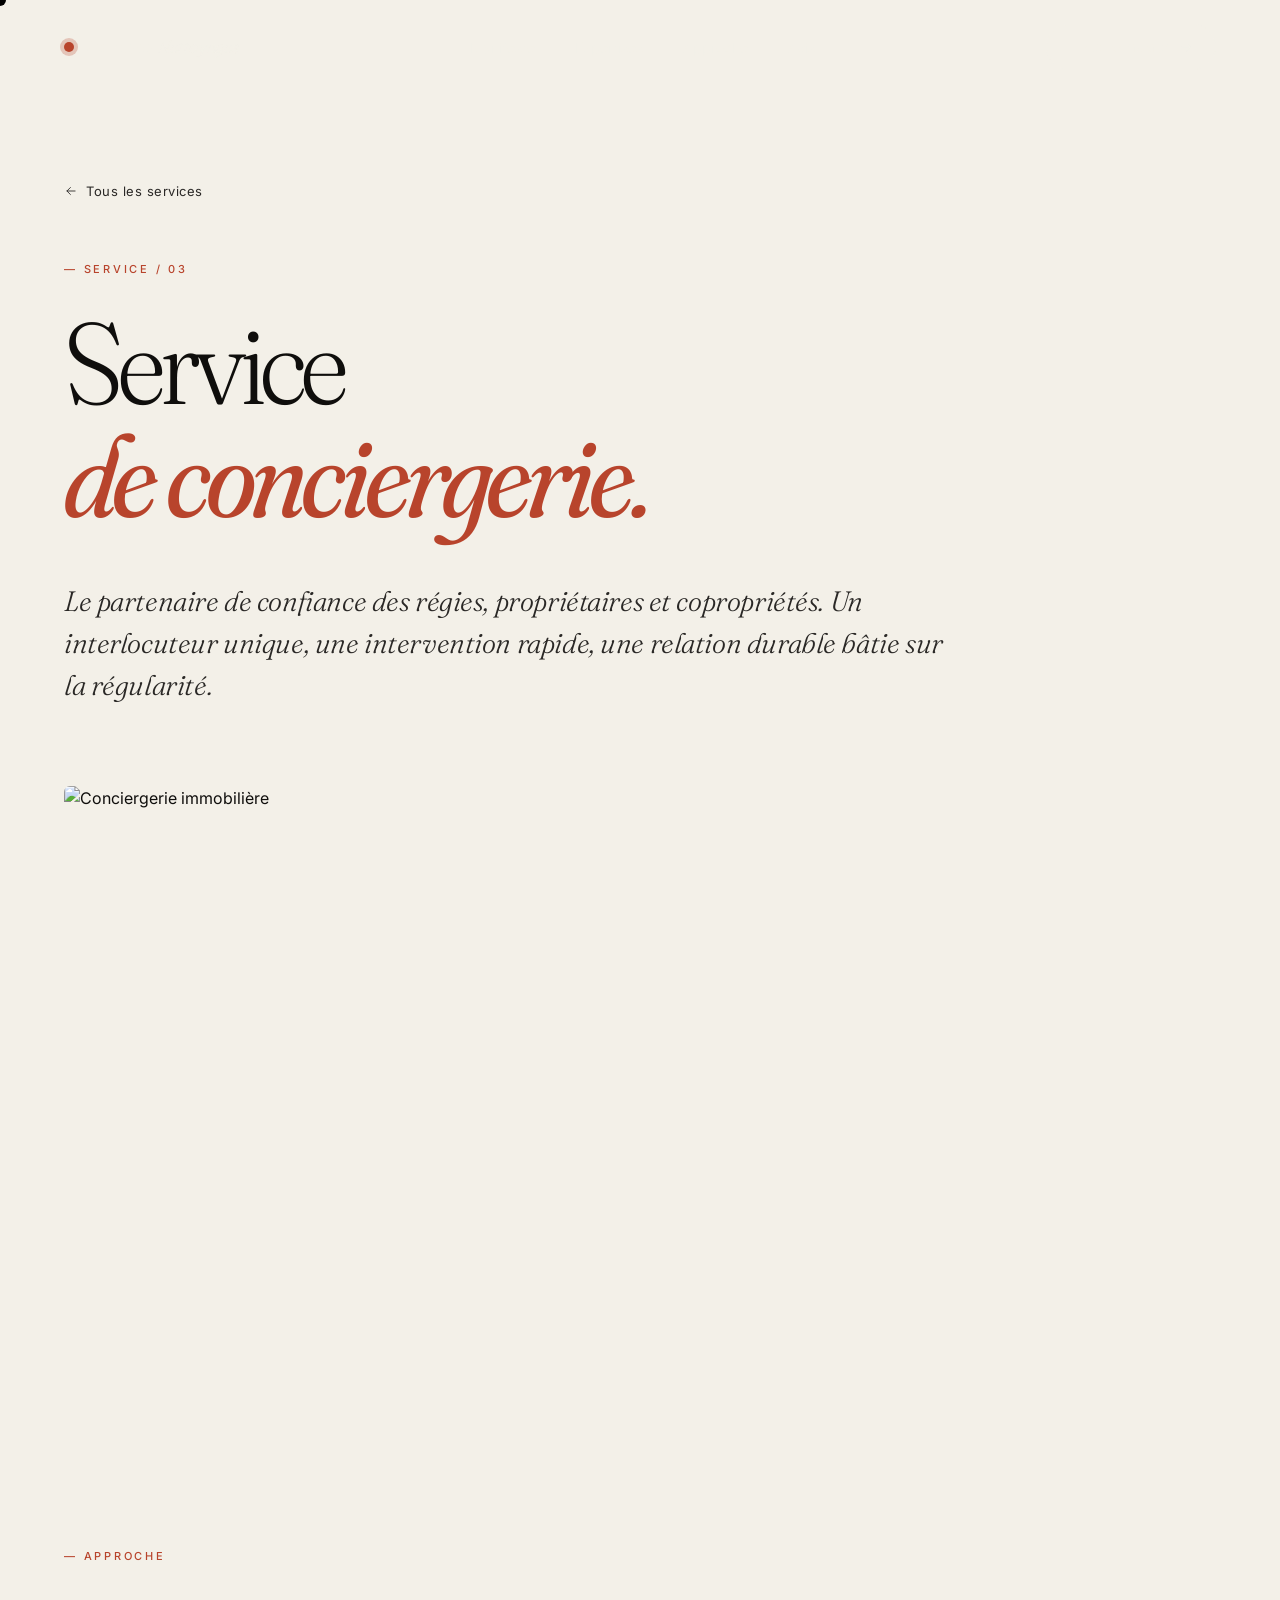
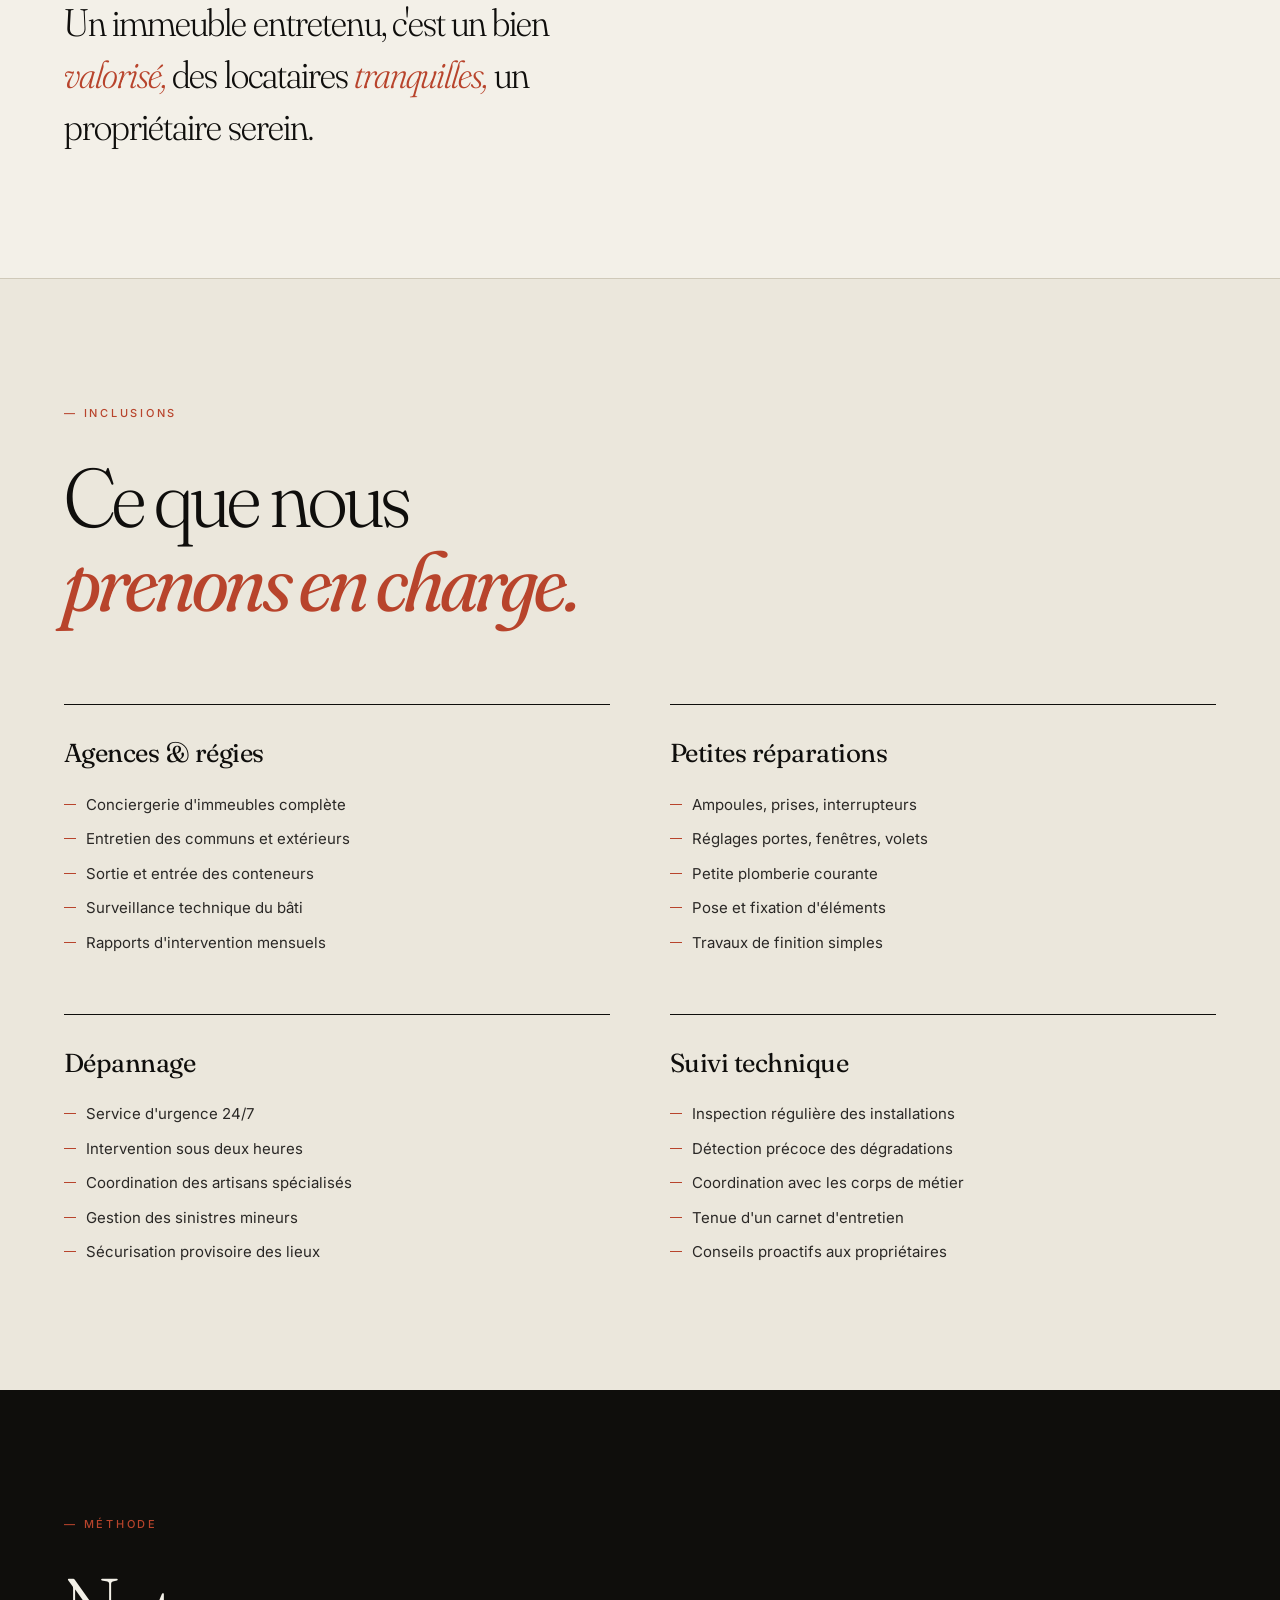
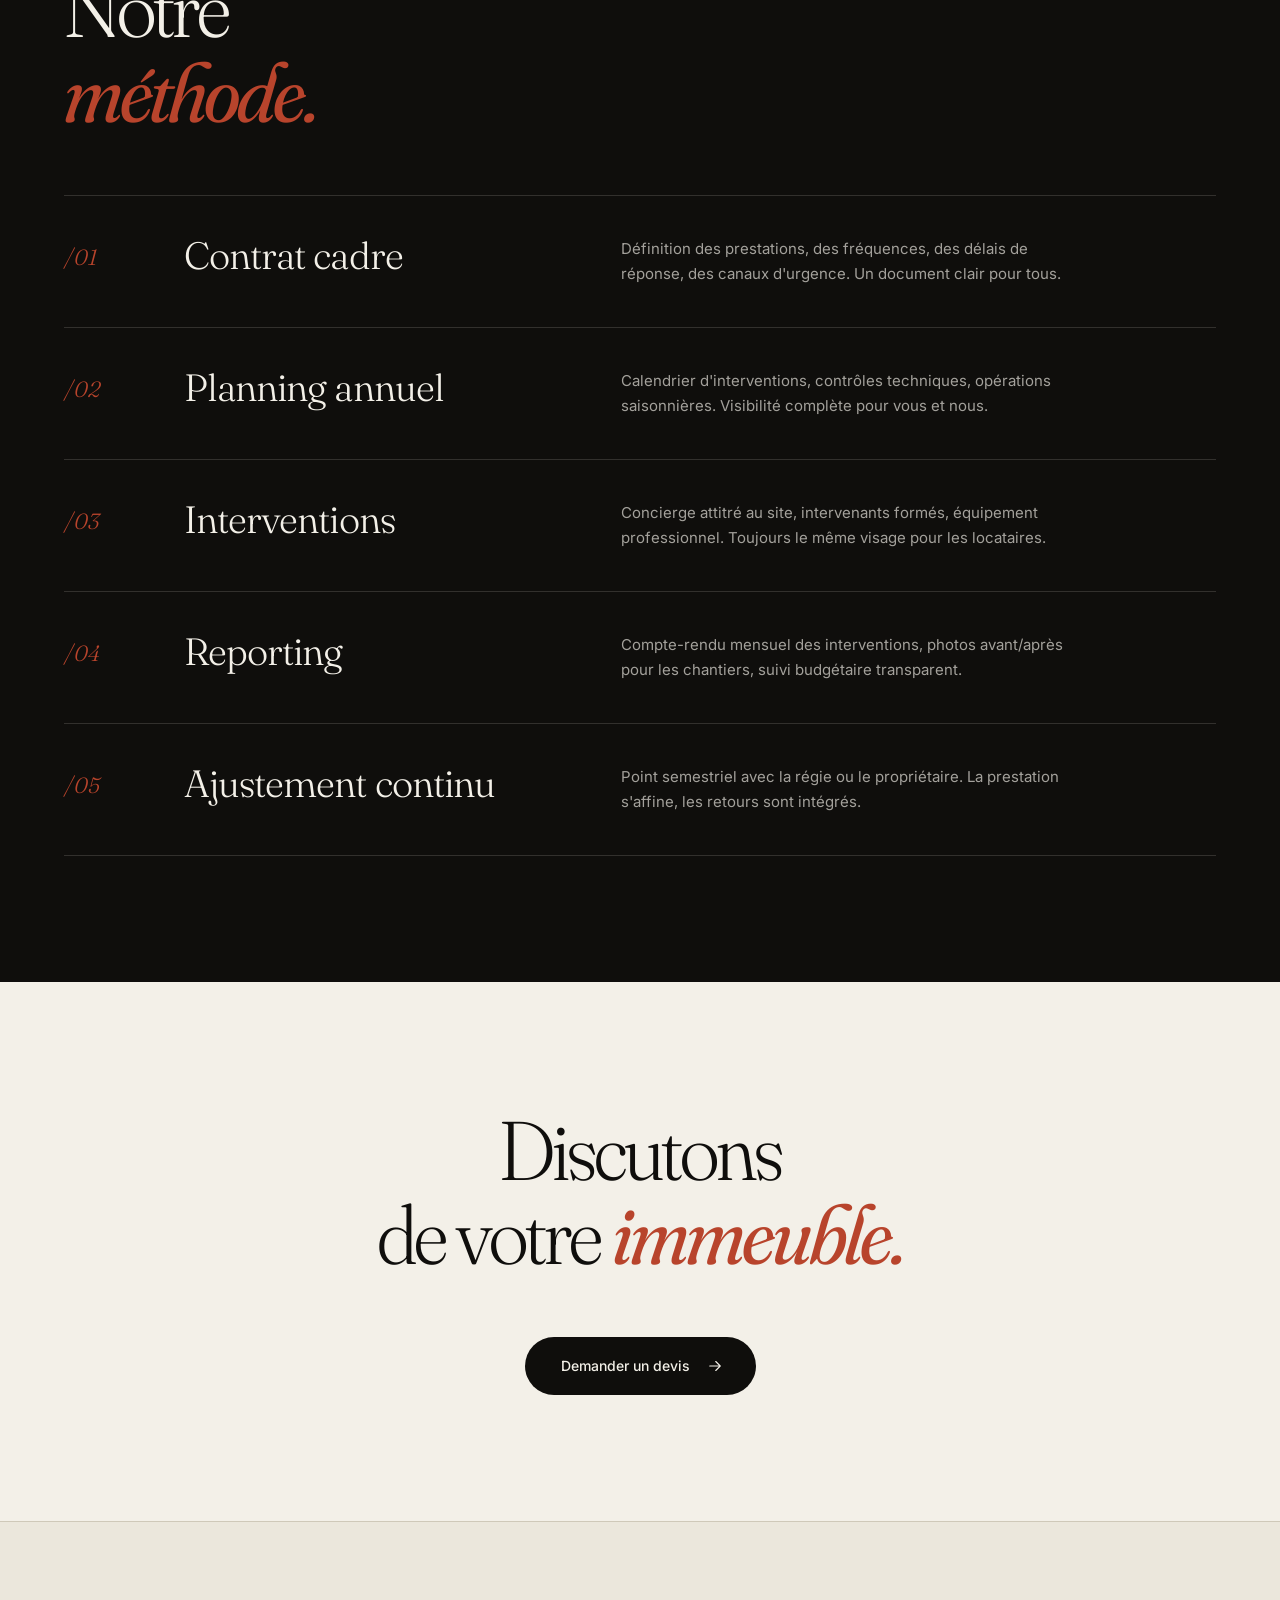
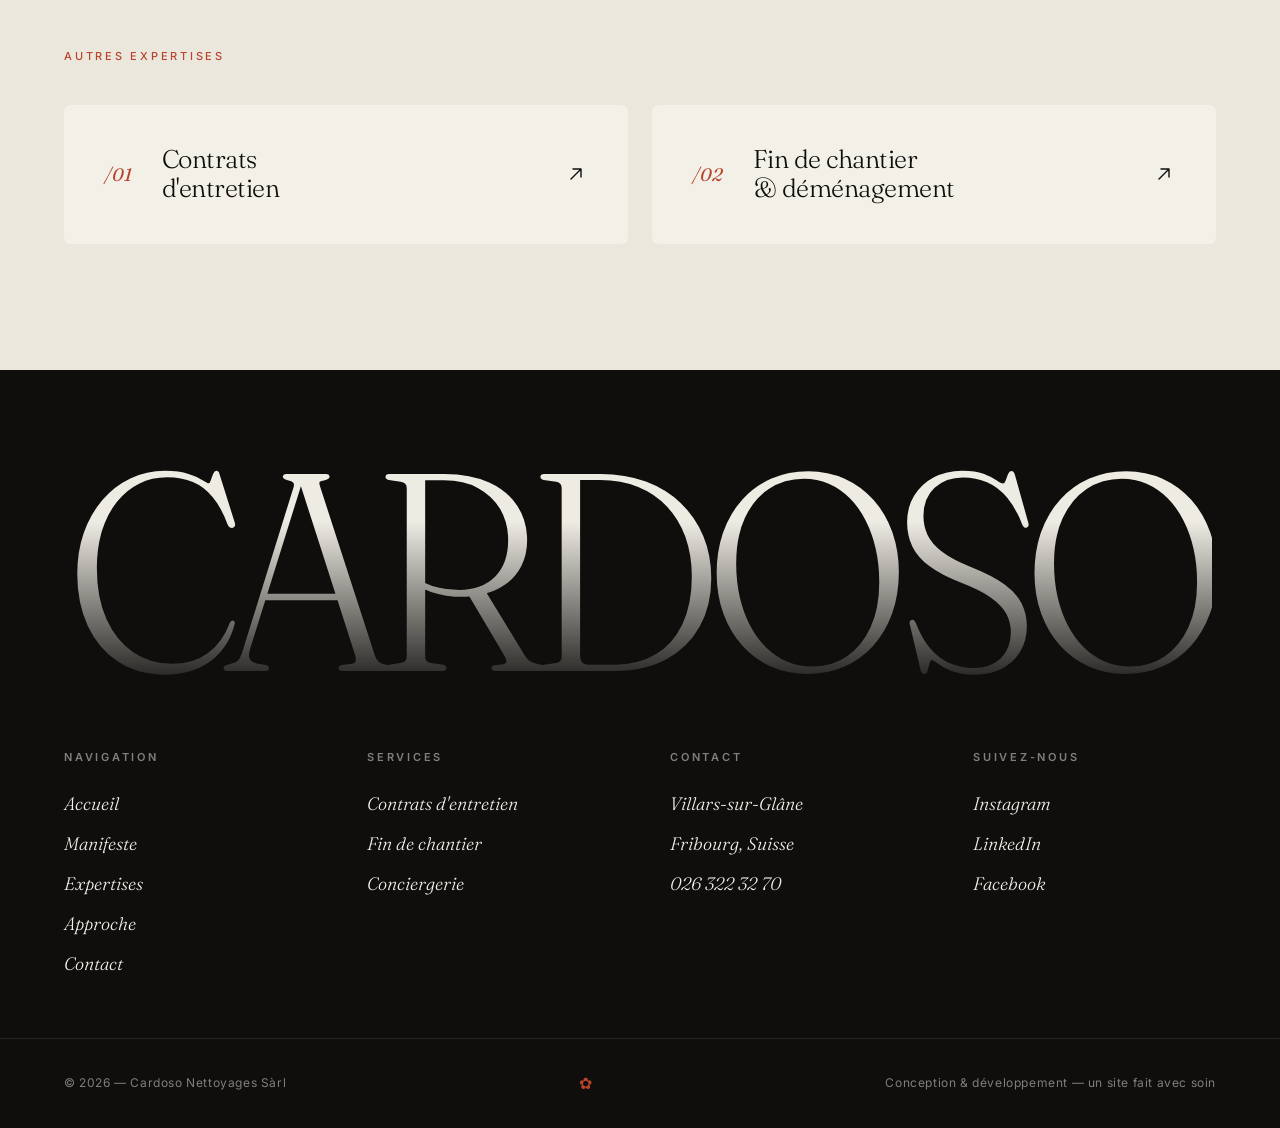
==== commit a8fb0300: "Revert "Refonte taste-skill — anti-AI-tells, Swiss-engineered, Inter" This reverts commit 80b3038c58" ====
--- a/services/conciergerie.html
+++ b/services/conciergerie.html
@@ -4,7 +4,8 @@
     <meta charset="UTF-8">
     <meta name="viewport" content="width=device-width, initial-scale=1.0">
 
-    <title>Service de conciergerie à Fribourg, Cardoso Nettoyages</title>
+    <!-- SEO PRIMAIRE -->
+    <title>Service de conciergerie à Fribourg — Régies, copropriétés | Cardoso</title>
     <meta name="description" content="Conciergerie d'immeubles à Fribourg pour régies et propriétaires. Petites réparations, dépannage 24/7, suivi technique. Cardoso Nettoyages, 18 ans d'expertise.">
     <meta name="keywords" content="conciergerie Fribourg, conciergerie immobilière, conciergerie immeuble, dépannage immeuble Fribourg, régie immobilière Fribourg, gérance immobilière, Cardoso conciergerie">
     <meta name="author" content="Cardoso Nettoyages Sàrl">
@@ -12,14 +13,16 @@
     <meta name="language" content="French">
     <link rel="canonical" href="https://www.cardoso-nettoyages.ch/services/conciergerie.html">
 
+    <!-- SEO LOCAL -->
     <meta name="geo.region" content="CH-FR">
     <meta name="geo.placename" content="Villars-sur-Glâne, Fribourg">
     <meta name="geo.position" content="46.7867;7.1356">
     <meta name="ICBM" content="46.7867, 7.1356">
 
+    <!-- OPEN GRAPH -->
     <meta property="og:type" content="article">
     <meta property="og:url" content="https://www.cardoso-nettoyages.ch/services/conciergerie.html">
-    <meta property="og:title" content="Service de conciergerie à Fribourg, Cardoso Nettoyages">
+    <meta property="og:title" content="Service de conciergerie à Fribourg — Cardoso Nettoyages">
     <meta property="og:description" content="Partenaire de confiance des régies et propriétaires de Fribourg. Conciergerie, petites réparations, dépannage 24/7, suivi technique.">
     <meta property="og:image" content="https://images.unsplash.com/photo-1545324418-cc1a3fa10c00?auto=format&fit=crop&w=1200&h=630&q=80">
     <meta property="og:image:width" content="1200">
@@ -27,24 +30,28 @@
     <meta property="og:locale" content="fr_CH">
     <meta property="og:site_name" content="Cardoso Nettoyages Sàrl">
 
+    <!-- TWITTER -->
     <meta name="twitter:card" content="summary_large_image">
-    <meta name="twitter:title" content="Service de conciergerie à Fribourg, Cardoso">
+    <meta name="twitter:title" content="Service de conciergerie à Fribourg — Cardoso">
     <meta name="twitter:description" content="Conciergerie d'immeubles, petites réparations, dépannage 24/7.">
     <meta name="twitter:image" content="https://images.unsplash.com/photo-1545324418-cc1a3fa10c00?auto=format&fit=crop&w=1200&h=630&q=80">
 
-    <link rel="icon" type="image/svg+xml" href="data:image/svg+xml,%3Csvg xmlns='http://www.w3.org/2000/svg' viewBox='0 0 100 100'%3E%3Crect width='100' height='100' rx='22' fill='%23C0392B'/%3E%3Ctext x='50' y='70' font-family='Inter,sans-serif' font-size='62' font-weight='700' fill='white' text-anchor='middle'%3EC%3C/text%3E%3C/svg%3E">
-    <meta name="theme-color" content="#fafafa">
-
+    <!-- FAVICON -->
+    <link rel="icon" type="image/svg+xml" href="data:image/svg+xml,%3Csvg xmlns='http://www.w3.org/2000/svg' viewBox='0 0 100 100'%3E%3Ccircle cx='50' cy='50' r='48' fill='%23b8442c'/%3E%3Ctext x='50' y='72' font-family='Georgia,serif' font-size='66' font-style='italic' fill='white' text-anchor='middle'%3EC%3C/text%3E%3C/svg%3E">
+    <meta name="theme-color" content="#f3f0e8">
+
+    <!-- PERFORMANCE -->
     <link rel="preconnect" href="https://fonts.googleapis.com">
     <link rel="preconnect" href="https://fonts.gstatic.com" crossorigin>
     <link rel="dns-prefetch" href="https://images.unsplash.com">
-    <link href="https://fonts.googleapis.com/css2?family=Inter+Tight:wght@400;500;600;700&family=Inter:wght@400;500;600&display=swap" rel="stylesheet">
+    <link href="https://fonts.googleapis.com/css2?family=Fraunces:opsz,wght,SOFT,WONK@9..144,300..900,0..100,0..1&family=Inter:wght@300;400;500;600&display=swap" rel="stylesheet">
 
     <link rel="stylesheet" href="../assets/css/style.css">
 
     <script src="https://cdnjs.cloudflare.com/ajax/libs/gsap/3.12.5/gsap.min.js" defer></script>
     <script src="https://cdnjs.cloudflare.com/ajax/libs/gsap/3.12.5/ScrollTrigger.min.js" defer></script>
 
+    <!-- DONNÉES STRUCTURÉES -->
     <script type="application/ld+json">
     {
       "@context": "https://schema.org",
@@ -53,7 +60,7 @@
           "@type": "BreadcrumbList",
           "itemListElement": [
             { "@type": "ListItem", "position": 1, "name": "Accueil", "item": "https://www.cardoso-nettoyages.ch/" },
-            { "@type": "ListItem", "position": 2, "name": "Services", "item": "https://www.cardoso-nettoyages.ch/#services" },
+            { "@type": "ListItem", "position": 2, "name": "Expertises", "item": "https://www.cardoso-nettoyages.ch/#expertises" },
             { "@type": "ListItem", "position": 3, "name": "Service de conciergerie" }
           ]
         },
@@ -91,20 +98,27 @@
 </head>
 <body class="loaded">
 
+    <div class="cursor" id="cursor">
+        <span class="cursor-label" id="cursorLabel"></span>
+    </div>
+
     <nav class="nav scrolled" id="nav">
         <div class="nav-inner">
             <a href="../" class="nav-brand">
-                <span class="brand-mark">C</span>
-                <span class="brand-name">Cardoso<span>Nettoyages</span></span>
+                <span class="brand-dot"></span>
+                <span class="brand-name">Cardoso<em>Nettoyages</em></span>
             </a>
             <ul class="nav-list" id="navList">
-                <li><a href="../#services" class="nav-link">Services</a></li>
+                <li><a href="../#manifeste" class="nav-link">Manifeste</a></li>
+                <li><a href="../#expertises" class="nav-link">Expertises</a></li>
                 <li><a href="../#approche" class="nav-link">Approche</a></li>
-                <li><a href="../#avis" class="nav-link">Avis</a></li>
-                <li><a href="../#contact" class="nav-link">Contact</a></li>
+                <li><a href="../#temoignages" class="nav-link">Avis</a></li>
             </ul>
-            <a href="tel:+41263223270" class="nav-phone">026 322 32 70</a>
-            <button class="nav-burger" id="navBurger" aria-label="Menu" aria-expanded="false">
+            <a href="../#contact" class="nav-cta" data-cursor="écrire">
+                <span>Nous contacter</span>
+                <svg viewBox="0 0 24 24" width="14" height="14"><path d="M5 12h14M13 6l6 6-6 6" stroke="currentColor" stroke-width="1.5" fill="none" stroke-linecap="round" stroke-linejoin="round"/></svg>
+            </a>
+            <button class="nav-burger" id="navBurger" aria-label="Menu">
                 <span></span><span></span>
             </button>
         </div>
@@ -114,43 +128,44 @@
 
         <header class="svc-hero">
             <div class="container">
-                <a href="../#services" class="svc-back">
-                    <svg viewBox="0 0 24 24" width="14" height="14" aria-hidden="true"><path d="M19 12H5M11 18l-6-6 6-6" stroke="currentColor" stroke-width="1.5" fill="none" stroke-linecap="round" stroke-linejoin="round"/></svg>
+                <a href="../#expertises" class="svc-back" data-cursor="retour">
+                    <svg viewBox="0 0 24 24" width="14" height="14"><path d="M19 12H5M11 18l-6-6 6-6" stroke="currentColor" stroke-width="1.5" fill="none" stroke-linecap="round" stroke-linejoin="round"/></svg>
                     <span>Tous les services</span>
                 </a>
+                <span class="svc-num">— Service / 03</span>
                 <h1 class="svc-title">
                     Service<br>
-                    de <em>conciergerie</em>.
+                    <em>de conciergerie.</em>
                 </h1>
                 <p class="svc-lead">
                     Le partenaire de confiance des régies, propriétaires et copropriétés. Un interlocuteur unique, une intervention rapide, une relation durable bâtie sur la régularité.
                 </p>
                 <div class="svc-img">
-                    <img src="https://images.unsplash.com/photo-1545324418-cc1a3fa10c00?auto=format&fit=crop&w=2000&q=80" alt="Conciergerie immobilière par Cardoso Nettoyages">
+                    <img src="https://images.unsplash.com/photo-1545324418-cc1a3fa10c00?auto=format&fit=crop&w=2000&q=80" alt="Conciergerie immobilière">
                 </div>
             </div>
         </header>
 
         <section class="svc-intro">
             <div class="container">
-                <p class="svc-text">
-                    Un immeuble entretenu, c'est un bien <em>valorisé</em>, des locataires <em>tranquilles</em>, un propriétaire serein.
+                <span class="section-num">— Approche</span>
+                <p class="svc-text" data-split-words>
+                    Un immeuble entretenu, c'est un bien <em>valorisé,</em> des locataires <em>tranquilles,</em> un propriétaire serein.
                 </p>
             </div>
         </section>
 
         <section class="svc-includes">
             <div class="container">
-                <header class="section-head">
-                    <h2 class="section-title">
-                        Ce que nous<br>
-                        <em>prenons en charge</em>.
-                    </h2>
-                </header>
+                <span class="section-num">— Inclusions</span>
+                <h2 class="section-title">
+                    Ce que nous<br>
+                    <em>prenons en charge.</em>
+                </h2>
 
                 <div class="includes-grid">
                     <article class="include-card">
-                        <h3>Agences et régies</h3>
+                        <h3>Agences &amp; régies</h3>
                         <ul>
                             <li>Conciergerie d'immeubles complète</li>
                             <li>Entretien des communs et extérieurs</li>
@@ -198,31 +213,35 @@
 
         <section class="svc-process">
             <div class="container">
-                <header class="section-head">
-                    <h2 class="section-title light">
-                        Notre<br>
-                        <em>méthode</em>.
-                    </h2>
-                </header>
+                <span class="section-num light">— Méthode</span>
+                <h2 class="section-title light">
+                    Notre<br>
+                    <em>méthode.</em>
+                </h2>
 
                 <ol class="process-steps">
                     <li>
+                        <span class="process-num">/01</span>
                         <h3>Contrat cadre</h3>
                         <p>Définition des prestations, des fréquences, des délais de réponse, des canaux d'urgence. Un document clair pour tous.</p>
                     </li>
                     <li>
+                        <span class="process-num">/02</span>
                         <h3>Planning annuel</h3>
                         <p>Calendrier d'interventions, contrôles techniques, opérations saisonnières. Visibilité complète pour vous et nous.</p>
                     </li>
                     <li>
+                        <span class="process-num">/03</span>
                         <h3>Interventions</h3>
                         <p>Concierge attitré au site, intervenants formés, équipement professionnel. Toujours le même visage pour les locataires.</p>
                     </li>
                     <li>
+                        <span class="process-num">/04</span>
                         <h3>Reporting</h3>
-                        <p>Compte-rendu mensuel des interventions, photos avant et après pour les chantiers, suivi budgétaire transparent.</p>
-                    </li>
-                    <li>
+                        <p>Compte-rendu mensuel des interventions, photos avant/après pour les chantiers, suivi budgétaire transparent.</p>
+                    </li>
+                    <li>
+                        <span class="process-num">/05</span>
                         <h3>Ajustement continu</h3>
                         <p>Point semestriel avec la régie ou le propriétaire. La prestation s'affine, les retours sont intégrés.</p>
                     </li>
@@ -234,25 +253,28 @@
             <div class="container">
                 <h2 class="section-title">
                     Discutons<br>
-                    de votre <em>immeuble</em>.
+                    de votre <em>immeuble.</em>
                 </h2>
-                <a href="../#contact" class="btn btn-primary">Demander un devis</a>
+                <a href="../#contact" class="link-arrow" data-cursor="écrire">
+                    <span>Demander un devis</span>
+                    <svg viewBox="0 0 24 24" width="18" height="18"><path d="M5 12h14M13 6l6 6-6 6" stroke="currentColor" stroke-width="1.5" fill="none" stroke-linecap="round" stroke-linejoin="round"/></svg>
+                </a>
             </div>
         </section>
 
         <section class="svc-others">
             <div class="container">
-                <h3>Autres services</h3>
+                <h3>Autres expertises</h3>
                 <div class="others-grid">
-                    <a href="contrats-entretien.html" class="other-card">
-                        <span class="num">01</span>
+                    <a href="contrats-entretien.html" class="other-card" data-cursor="découvrir">
+                        <span class="num">/01</span>
                         <h4>Contrats<br>d'entretien</h4>
-                        <svg viewBox="0 0 24 24" aria-hidden="true"><path d="M7 17L17 7M9 7h8v8" stroke="currentColor" stroke-width="1.5" fill="none" stroke-linecap="round" stroke-linejoin="round"/></svg>
+                        <svg viewBox="0 0 24 24"><path d="M7 17L17 7M9 7h8v8" stroke="currentColor" stroke-width="1.4" fill="none" stroke-linecap="round" stroke-linejoin="round"/></svg>
                     </a>
-                    <a href="fin-de-chantier.html" class="other-card">
-                        <span class="num">02</span>
-                        <h4>Fin de chantier<br>et déménagement</h4>
-                        <svg viewBox="0 0 24 24" aria-hidden="true"><path d="M7 17L17 7M9 7h8v8" stroke="currentColor" stroke-width="1.5" fill="none" stroke-linecap="round" stroke-linejoin="round"/></svg>
+                    <a href="fin-de-chantier.html" class="other-card" data-cursor="découvrir">
+                        <span class="num">/02</span>
+                        <h4>Fin de chantier<br>&amp; déménagement</h4>
+                        <svg viewBox="0 0 24 24"><path d="M7 17L17 7M9 7h8v8" stroke="currentColor" stroke-width="1.4" fill="none" stroke-linecap="round" stroke-linejoin="round"/></svg>
                     </a>
                 </div>
             </div>
@@ -261,17 +283,17 @@
     </main>
 
     <footer class="footer">
-        <div class="footer-giant" aria-hidden="true">
-            <span>Cardoso</span>
+        <div class="footer-giant">
+            <span>CARDOSO</span>
         </div>
         <div class="container footer-grid">
             <div class="footer-col">
                 <h4>Navigation</h4>
                 <ul>
                     <li><a href="../">Accueil</a></li>
-                    <li><a href="../#services">Services</a></li>
+                    <li><a href="../#manifeste">Manifeste</a></li>
+                    <li><a href="../#expertises">Expertises</a></li>
                     <li><a href="../#approche">Approche</a></li>
-                    <li><a href="../#avis">Avis</a></li>
                     <li><a href="../#contact">Contact</a></li>
                 </ul>
             </div>
@@ -293,7 +315,7 @@
             </div>
             <div class="footer-col">
                 <h4>Suivez-nous</h4>
-                <ul>
+                <ul class="socials">
                     <li><a href="#">Instagram</a></li>
                     <li><a href="#">LinkedIn</a></li>
                     <li><a href="#">Facebook</a></li>
@@ -302,8 +324,9 @@
         </div>
         <div class="footer-base">
             <div class="container">
-                <span>© <span id="year"></span>, Cardoso Nettoyages Sàrl. Tous droits réservés.</span>
-                <span>Site fait avec soin à Fribourg</span>
+                <span>© <span id="year"></span> — Cardoso Nettoyages Sàrl</span>
+                <span class="footer-emoji">✿</span>
+                <span>Conception &amp; développement — un site fait avec soin</span>
             </div>
         </div>
     </footer>
--- a/assets/css/style.css
+++ b/assets/css/style.css
@@ -1,12 +1,11 @@
 /* =============================================================
-   CARDOSO NETTOYAGES — STYLESHEET
-   Direction : Swiss-engineered, monochrome plus accent rouge.
-   Typo : Inter (display Inter Tight, body Inter).
-   Easings : courbes fortes type Emil Kowalski.
+   CARDOSO NETTOYAGES — STYLE ÉDITORIAL
+   Inspiration : oroya.fr — palette crème, typographie large,
+   lettres espacées, vagues organiques, micro-interactions
    ============================================================= */
 
 /* =====================================================
-   1. RESET ET TOKENS
+   1. RESET & VARIABLES
 ===================================================== */
 *, *::before, *::after {
     box-sizing: border-box;
@@ -15,46 +14,29 @@
 }
 
 :root {
-    /* Palette monochrome plus rouge */
-    --bg:          #fafafa;
-    --bg-soft:     #f4f4f5;
-    --bg-deep:     #e4e4e7;
-    --ink:         #0a0a0a;
-    --ink-soft:    #18181b;
-    --gray-700:    #3f3f46;
-    --gray-500:    #71717a;
-    --gray-300:    #a1a1aa;
-    --line:        #d4d4d8;
-    --line-soft:   #e4e4e7;
-    --paper:       #ffffff;
-
-    /* Accent rouge unique */
-    --red:         #C0392B;
-    --red-deep:    #962A20;
-    --red-bright:  #E04030;
-
-    /* Inverse pour sections sombres */
-    --ink-bg:      #0a0a0a;
-    --ink-bg-soft: #18181b;
+    /* Palette éditoriale */
+    --cream:       #f3f0e8;
+    --cream-soft:  #ebe7dc;
+    --cream-deep:  #e2ddcd;
+    --ink:         #0f0e0c;
+    --ink-soft:    #2a2826;
+    --paper:       #fbf9f4;
+    --rust:        #b8442c;   /* rouge brique, plus chaud, plus oroya */
+    --rust-deep:   #92341f;
+    --line:        #cfc9b9;
 
     /* Typographie */
-    --display: 'Inter Tight', 'Inter', -apple-system, BlinkMacSystemFont, sans-serif;
-    --sans:    'Inter', -apple-system, BlinkMacSystemFont, sans-serif;
-
-    /* Courbes Emil */
-    --ease-out:    cubic-bezier(0.23, 1, 0.32, 1);
-    --ease-in-out: cubic-bezier(0.77, 0, 0.175, 1);
-    --ease:        cubic-bezier(0.4, 0, 0.2, 1);
+    --serif: 'Fraunces', 'Times New Roman', serif;
+    --sans:  'Inter', -apple-system, BlinkMacSystemFont, sans-serif;
+
+    /* Variables d'animation */
+    --ease:     cubic-bezier(.22, 1, .36, 1);
+    --ease-in:  cubic-bezier(.7, 0, .84, 0);
+    --ease-out: cubic-bezier(.16, 1, .3, 1);
 
     /* Layout */
-    --max: 1320px;
-    --pad: clamp(20px, 5vw, 64px);
-
-    /* Rayons (un seul scale) */
-    --r-sm: 6px;
-    --r:    10px;
-    --r-lg: 14px;
-    --r-pill: 9999px;
+    --max: 1440px;
+    --pad: clamp(20px, 5vw, 80px);
 }
 
 html {
@@ -70,17 +52,18 @@
     font-size: 16px;
     line-height: 1.55;
     color: var(--ink);
-    background: var(--bg);
+    background: var(--cream);
     overflow-x: hidden;
+    cursor: none;
 }
 
 img, svg, video { display: block; max-width: 100%; }
 a { color: inherit; text-decoration: none; }
-button { font: inherit; cursor: pointer; border: none; background: none; }
+button { font: inherit; cursor: none; border: none; background: none; }
 ul, ol { list-style: none; }
-em { font-style: normal; color: var(--red); font-weight: 500; }
-
-::selection { background: var(--ink); color: var(--bg); }
+em { font-style: italic; }
+
+::selection { background: var(--ink); color: var(--cream); }
 
 .container {
     width: 100%;
@@ -90,125 +73,289 @@
 }
 
 /* =====================================================
-   2. LOADER — minimal, brand en rouge
+   2. CURSEUR PERSONNALISÉ — minimaliste éditorial
+===================================================== */
+.cursor {
+    position: fixed;
+    top: 0; left: 0;
+    width: 12px;
+    height: 12px;
+    background: var(--ink);
+    border-radius: 50%;
+    pointer-events: none;
+    z-index: 9999;
+    transform: translate3d(-50%, -50%, 0);
+    transition: width .35s var(--ease), height .35s var(--ease),
+                background .35s var(--ease), border-radius .35s var(--ease);
+    mix-blend-mode: difference;
+    background: var(--cream);
+    will-change: transform;
+}
+
+.cursor-label {
+    position: absolute;
+    top: 50%; left: 50%;
+    transform: translate(-50%, -50%);
+    color: var(--ink);
+    font-family: var(--serif);
+    font-style: italic;
+    font-size: 13px;
+    font-weight: 400;
+    white-space: nowrap;
+    opacity: 0;
+    transition: opacity .25s var(--ease);
+    pointer-events: none;
+}
+
+.cursor.active {
+    width: 80px;
+    height: 80px;
+    background: var(--rust);
+    mix-blend-mode: normal;
+}
+
+.cursor.active .cursor-label {
+    opacity: 1;
+    color: var(--cream);
+}
+
+@media (max-width: 900px) {
+    .cursor { display: none; }
+    body, button { cursor: auto; }
+}
+
+/* =====================================================
+   3. LOADER — composition éditoriale moderne
 ===================================================== */
 .loader {
     position: fixed;
     inset: 0;
-    background: var(--bg);
+    background: #08070a;
     z-index: 10000;
-    display: grid;
-    place-items: center;
-    transition: opacity 600ms var(--ease-out), visibility 600ms var(--ease-out);
+    overflow: hidden;
+    color: var(--cream);
+    transition: opacity 1s var(--ease-out), transform 1s var(--ease-out), visibility 1s var(--ease-out);
 }
 
 .loader.hidden {
     opacity: 0;
+    transform: translateY(-4vh);
     visibility: hidden;
     pointer-events: none;
 }
 
-.loader-inner {
-    width: min(90%, 900px);
-    display: flex;
-    flex-direction: column;
+/* Léger grain pour la texture moderne */
+.loader::before {
+    content: '';
+    position: absolute;
+    inset: 0;
+    background:
+        radial-gradient(circle at 80% 20%, rgba(184,68,44,.08), transparent 40%),
+        radial-gradient(circle at 20% 80%, rgba(243,240,232,.04), transparent 50%);
+    pointer-events: none;
+}
+
+/* Coins éditoriaux */
+.loader-corner {
+    position: absolute;
+    font-family: var(--sans);
+    font-size: 11px;
+    font-weight: 500;
+    letter-spacing: .25em;
+    text-transform: uppercase;
+    color: rgba(243, 240, 232, .55);
+    display: inline-flex;
     align-items: center;
-    gap: 56px;
+    gap: 10px;
+    opacity: 0;
+    animation: cornerFade .9s var(--ease-out) .8s forwards;
+    z-index: 2;
+}
+
+.loader-corner.top-left    { top: 32px; left: 32px; }
+.loader-corner.top-right   { top: 32px; right: 32px; }
+.loader-corner.bottom-right{ bottom: 28px; right: 32px; opacity: 0; animation-delay: 1.1s; }
+
+.corner-mark {
+    width: 7px;
+    height: 7px;
+    border-radius: 50%;
+    background: var(--rust);
+    box-shadow: 0 0 0 3px rgba(184, 68, 44, .25);
+    animation: cornerPulse 1.8s ease-in-out infinite;
+}
+
+@keyframes cornerPulse {
+    50% { box-shadow: 0 0 0 6px rgba(184, 68, 44, .08); }
+}
+
+@keyframes cornerFade {
+    to { opacity: 1; }
+}
+
+/* Scène centrale */
+.loader-stage {
+    position: absolute;
+    top: 50%;
+    left: 50%;
+    transform: translate(-50%, -50%);
+    width: 92%;
+    text-align: center;
+    z-index: 1;
 }
 
 .loader-brand {
-    font-family: var(--display);
-    font-size: clamp(52px, 11vw, 168px);
-    font-weight: 600;
-    line-height: 0.92;
-    letter-spacing: -0.045em;
-    color: var(--red);
-    text-align: center;
+    font-family: var(--serif);
+    font-size: clamp(58px, 12.5vw, 200px);
+    font-weight: 500;
+    font-style: normal;
+    line-height: .9;
+    letter-spacing: -.045em;
+    color: var(--rust);
     margin: 0;
-}
-
-.loader-brand span {
+    font-variation-settings: 'opsz' 144, 'SOFT' 30;
+}
+
+.brand-line {
     display: block;
     overflow: hidden;
-}
-
-.loader-brand span > span,
-.loader-brand .brand-letter {
+    padding: .06em 0;
+}
+
+.brand-mask {
     display: inline-block;
-    transform: translateY(110%);
+    transform: translateY(105%);
     will-change: transform;
-    animation: brandUp 900ms var(--ease-out) forwards;
-}
-
-.loader-brand > span:nth-child(2) .brand-letter,
-.loader-brand > span:nth-child(2) > span {
-    animation-delay: var(--d, 0ms);
-}
-
-@keyframes brandUp {
+    animation: brandRise 1.15s cubic-bezier(.19, 1, .22, 1) forwards;
+}
+
+.brand-line:nth-child(1) .brand-mask { animation-delay: .25s; }
+.brand-line:nth-child(2) .brand-mask {
+    animation-delay: .4s;
+    font-style: italic;
+    font-weight: 400;
+}
+
+@keyframes brandRise {
     to { transform: translateY(0); }
 }
 
+/* Petit tag sous le brand */
+.loader-tag {
+    display: inline-block;
+    margin-top: 32px;
+    padding: 6px 16px;
+    border: 1px solid rgba(243, 240, 232, .18);
+    border-radius: 50px;
+    font-family: var(--sans);
+    font-size: 10px;
+    font-weight: 500;
+    letter-spacing: .35em;
+    text-transform: uppercase;
+    color: rgba(243, 240, 232, .65);
+    opacity: 0;
+    transform: translateY(10px);
+    animation: tagFade .9s var(--ease-out) 1.3s forwards;
+}
+
+@keyframes tagFade {
+    to { opacity: 1; transform: translateY(0); }
+}
+
+/* Progression en bas */
 .loader-progress {
+    position: absolute;
+    bottom: 28px;
+    left: 32px;
+    right: 32px;
     display: flex;
     align-items: center;
-    gap: 16px;
-    width: min(86%, 380px);
+    gap: 22px;
     font-family: var(--sans);
-    font-size: 12px;
+    font-size: 11px;
     font-weight: 500;
-    color: var(--gray-500);
+    letter-spacing: .25em;
+    text-transform: uppercase;
+    color: rgba(243, 240, 232, .55);
+    opacity: 0;
+    animation: cornerFade .9s var(--ease-out) 1.0s forwards;
+    z-index: 2;
+}
+
+.loader-count {
+    flex-shrink: 0;
     font-variant-numeric: tabular-nums;
-    opacity: 0;
-    animation: fadeIn 500ms var(--ease-out) 600ms forwards;
-}
-
-.loader-count {
-    color: var(--ink);
+    color: var(--cream);
     min-width: 28px;
-}
-
-.loader-percent {
-    color: var(--gray-300);
 }
 
 .loader-bar {
     flex: 1;
     height: 1px;
-    background: var(--line-soft);
+    background: rgba(243, 240, 232, .1);
     overflow: hidden;
-    border-radius: 1px;
+    position: relative;
 }
 
 .loader-fill {
     height: 100%;
     width: 0;
-    background: var(--red);
-}
-
-@keyframes fadeIn {
-    to { opacity: 1; }
+    background: var(--rust);
+    box-shadow: 0 0 10px rgba(184, 68, 44, .45);
+    transition: width .1s linear;
+}
+
+.loader-label {
+    flex-shrink: 0;
+    color: rgba(243, 240, 232, .55);
+    position: relative;
+    padding-right: 18px;
+}
+
+.loader-label::after {
+    content: '';
+    position: absolute;
+    right: 0;
+    top: 50%;
+    width: 6px;
+    height: 6px;
+    border-radius: 50%;
+    background: var(--rust);
+    transform: translateY(-50%);
+    animation: dotBlink 1.2s ease-in-out infinite;
+}
+
+@keyframes dotBlink {
+    0%, 100% { opacity: .25; transform: translateY(-50%) scale(.6); }
+    50%      { opacity: 1;   transform: translateY(-50%) scale(1.15); }
+}
+
+/* Responsive */
+@media (max-width: 720px) {
+    .loader-corner.top-right { display: none; }
+    .loader-corner.bottom-right { display: none; }
+    .loader-corner.top-left { left: 20px; top: 20px; font-size: 10px; }
+    .loader-progress { left: 20px; right: 20px; bottom: 20px; gap: 14px; font-size: 10px; }
+    .loader-stage { width: 95%; }
 }
 
 /* =====================================================
-   3. NAVIGATION
+   4. NAVIGATION
 ===================================================== */
 .nav {
     position: fixed;
     top: 0; left: 0; right: 0;
     z-index: 1000;
+    padding: 24px 0;
+    transition: padding .5s var(--ease), background .5s var(--ease), box-shadow .5s var(--ease);
+}
+
+.nav.scrolled {
+    background: rgba(243,240,232,.85);
+    backdrop-filter: blur(14px);
+    -webkit-backdrop-filter: blur(14px);
     padding: 16px 0;
-    background: transparent;
-    transition: background 300ms var(--ease-out), padding 300ms var(--ease-out), border-color 300ms var(--ease-out);
-    border-bottom: 1px solid transparent;
-}
-
-.nav.scrolled {
-    background: rgba(250, 250, 250, 0.85);
-    backdrop-filter: blur(12px);
-    -webkit-backdrop-filter: blur(12px);
-    padding: 12px 0;
-    border-bottom-color: var(--line-soft);
+    box-shadow: 0 1px 0 var(--line);
 }
 
 .nav-inner {
@@ -219,115 +366,110 @@
     display: flex;
     align-items: center;
     justify-content: space-between;
-    gap: 32px;
+    gap: 40px;
 }
 
 .nav-brand {
     display: flex;
     align-items: center;
-    gap: 10px;
-    color: var(--bg);
-    transition: color 300ms var(--ease-out);
+    gap: 12px;
+    color: var(--cream);
+    transition: color .5s var(--ease);
 }
 
 .nav.scrolled .nav-brand { color: var(--ink); }
 
-.brand-mark {
-    width: 36px;
-    height: 36px;
-    border-radius: var(--r-sm);
-    background: var(--red);
-    color: var(--paper);
-    display: grid;
-    place-items: center;
-    font-family: var(--display);
-    font-weight: 700;
-    font-size: 20px;
-    letter-spacing: -0.04em;
+.brand-dot {
+    width: 10px;
+    height: 10px;
+    border-radius: 50%;
+    background: var(--rust);
+    box-shadow: 0 0 0 4px rgba(184,68,44,.25);
+    animation: dotPulse 2.4s ease-in-out infinite;
+}
+
+@keyframes dotPulse {
+    50% { box-shadow: 0 0 0 8px rgba(184,68,44,.08); }
 }
 
 .brand-name {
-    font-family: var(--display);
-    font-weight: 600;
-    font-size: 16px;
-    letter-spacing: -0.01em;
-    line-height: 1;
-}
-
-.brand-name span {
-    display: block;
+    font-family: var(--serif);
+    font-size: 18px;
     font-weight: 400;
-    font-size: 10px;
-    letter-spacing: 0.2em;
-    text-transform: uppercase;
-    color: currentColor;
-    opacity: 0.6;
-    margin-top: 3px;
+    letter-spacing: -.01em;
+}
+
+.brand-name em {
+    font-weight: 300;
+    opacity: .6;
+    margin-left: 4px;
 }
 
 .nav-list {
     display: flex;
-    gap: 28px;
+    gap: 40px;
     margin: 0 auto;
 }
 
 .nav-link {
     position: relative;
     font-size: 14px;
-    font-weight: 500;
-    color: var(--bg);
-    transition: color 200ms var(--ease-out);
-    padding: 6px 0;
+    font-weight: 400;
+    color: var(--cream);
+    transition: color .5s var(--ease);
+    padding: 8px 0;
 }
 
 .nav.scrolled .nav-link { color: var(--ink); }
 
-.nav-link::after {
+.nav-link::before {
     content: '';
     position: absolute;
-    bottom: 0;
+    bottom: 4px;
     left: 0;
     width: 0;
     height: 1px;
     background: currentColor;
-    transition: width 240ms var(--ease-out);
-}
-
-.nav-link:hover::after { width: 100%; }
-
-.nav-phone {
-    font-family: var(--display);
-    font-size: 14px;
+    transition: width .45s var(--ease);
+}
+
+.nav-link:hover::before { width: 100%; }
+
+.nav-cta {
+    display: inline-flex;
+    align-items: center;
+    gap: 10px;
+    padding: 12px 22px 12px 26px;
+    border: 1px solid currentColor;
+    border-radius: 50px;
+    font-size: 13px;
     font-weight: 500;
-    color: var(--bg);
-    padding: 10px 18px;
-    border: 1px solid currentColor;
-    border-radius: var(--r-pill);
-    transition: background 220ms var(--ease-out), color 220ms var(--ease-out), transform 160ms var(--ease-out);
-}
-
-.nav.scrolled .nav-phone { color: var(--ink); }
-
-.nav-phone:hover {
+    color: var(--cream);
+    transition: background .4s var(--ease), color .4s var(--ease), border-color .4s var(--ease);
+}
+
+.nav.scrolled .nav-cta { color: var(--ink); }
+
+.nav-cta:hover {
     background: var(--ink);
-    color: var(--bg);
+    color: var(--cream);
     border-color: var(--ink);
 }
 
-.nav.scrolled .nav-phone:hover {
-    background: var(--red);
-    color: var(--paper);
-    border-color: var(--red);
-}
-
-.nav-phone:active {
-    transform: scale(0.97);
-}
-
+.nav.scrolled .nav-cta:hover {
+    background: var(--rust);
+    border-color: var(--rust);
+    color: var(--cream);
+}
+
+.nav-cta svg { transition: transform .35s var(--ease); }
+.nav-cta:hover svg { transform: translateX(3px); }
+
+/* Burger mobile */
 .nav-burger {
     display: none;
     width: 32px;
-    height: 24px;
+    height: 28px;
     position: relative;
 }
 
@@ -336,124 +478,61 @@
     left: 4px;
     right: 4px;
     height: 1.5px;
-    background: var(--bg);
-    transition: transform 240ms var(--ease-out), top 240ms var(--ease-out), background 200ms var(--ease-out);
-    border-radius: 2px;
+    background: var(--cream);
+    transition: transform .4s var(--ease), top .4s var(--ease), background .4s var(--ease);
 }
 
 .nav.scrolled .nav-burger span { background: var(--ink); }
 
-.nav-burger span:nth-child(1) { top: 8px; }
-.nav-burger span:nth-child(2) { top: 16px; }
-
-.nav-burger.open span:nth-child(1) { top: 12px; transform: rotate(45deg); }
-.nav-burger.open span:nth-child(2) { top: 12px; transform: rotate(-45deg); }
-
-@media (max-width: 900px) {
+.nav-burger span:nth-child(1) { top: 10px; }
+.nav-burger span:nth-child(2) { top: 18px; }
+
+.nav-burger.open span:nth-child(1) { top: 14px; transform: rotate(45deg); }
+.nav-burger.open span:nth-child(2) { top: 14px; transform: rotate(-45deg); }
+
+@media (max-width: 980px) {
     .nav-burger { display: block; }
-    .nav-phone { display: none; }
+    .nav-cta { display: none; }
     .nav-list {
         position: fixed;
         top: 0; right: -100%;
-        width: min(80%, 340px);
+        width: min(80%, 360px);
         height: 100vh;
-        background: var(--bg);
+        background: var(--cream);
         flex-direction: column;
         justify-content: center;
-        padding: 0 40px;
-        gap: 28px;
-        transition: right 380ms var(--ease-out);
-        box-shadow: -20px 0 60px rgba(0,0,0,0.1);
+        gap: 32px;
+        padding: 0 60px;
+        transition: right .6s var(--ease);
+        box-shadow: -20px 0 60px rgba(0,0,0,.15);
     }
     .nav-list.open { right: 0; }
-    .nav-link { color: var(--ink) !important; font-size: 22px; font-family: var(--display); font-weight: 500; }
+    .nav-link { color: var(--ink) !important; font-size: 22px; font-family: var(--serif); }
 }
 
 /* =====================================================
-   4. BOUTONS
-===================================================== */
-.btn {
-    display: inline-flex;
-    align-items: center;
-    justify-content: center;
-    gap: 10px;
-    padding: 14px 28px;
-    border-radius: var(--r-pill);
-    font-family: var(--sans);
-    font-size: 14px;
-    font-weight: 500;
-    letter-spacing: 0;
-    transition: background 220ms var(--ease-out), color 220ms var(--ease-out), border-color 220ms var(--ease-out), transform 140ms var(--ease-out);
-    cursor: pointer;
-}
-
-.btn:active {
-    transform: scale(0.97);
-}
-
-.btn-primary {
-    background: var(--red);
-    color: var(--paper);
-}
-
-.btn-primary:hover {
-    background: var(--red-deep);
-}
-
-.btn-ghost {
-    background: transparent;
-    color: var(--bg);
-    border: 1px solid rgba(255, 255, 255, 0.35);
-}
-
-.btn-ghost:hover {
-    background: var(--bg);
-    color: var(--ink);
-    border-color: var(--bg);
-}
-
-/* Variante boutton sur fond clair */
-.btn-ghost.on-light {
-    color: var(--ink);
-    border-color: var(--line);
-}
-
-.btn-ghost.on-light:hover {
-    background: var(--ink);
-    color: var(--bg);
-    border-color: var(--ink);
-}
-
-.btn svg {
-    transition: transform 200ms var(--ease-out);
-}
-
-.btn:hover svg {
-    transform: translateX(3px);
-}
-
-/* =====================================================
-   5. HERO — 4 éléments max, image réelle, viewport-safe
+   5. HERO
 ===================================================== */
 .hero {
     position: relative;
-    min-height: 100dvh;
-    display: flex;
-    align-items: center;
-    padding: 110px 0 80px;
-    color: var(--bg);
+    min-height: 100vh;
+    display: flex;
+    align-items: flex-end;
+    padding: 0 0 14vh;
     overflow: hidden;
+    color: var(--cream);
 }
 
 .hero-media {
     position: absolute;
     inset: 0;
     z-index: -1;
+    overflow: hidden;
 }
 
 .hero-img {
     width: 100%;
-    height: 110%;
+    height: 115%;
     object-fit: cover;
     will-change: transform;
 }
@@ -461,7 +540,19 @@
 .hero-tint {
     position: absolute;
     inset: 0;
-    background: linear-gradient(180deg, rgba(10,10,10,0.55) 0%, rgba(10,10,10,0.35) 40%, rgba(10,10,10,0.7) 100%);
+    background: linear-gradient(180deg, rgba(15,14,12,.55) 0%, rgba(15,14,12,.35) 40%, rgba(15,14,12,.8) 100%);
+}
+
+/* Vague organique en bas du hero */
+.hero-wave {
+    position: absolute;
+    bottom: -1px;
+    left: 0;
+    width: 100%;
+    height: 18vh;
+    min-height: 120px;
+    z-index: 2;
+    pointer-events: none;
 }
 
 .hero-content {
@@ -474,197 +565,394 @@
 }
 
 .hero-eyebrow {
-    display: inline-block;
-    font-family: var(--sans);
+    display: inline-flex;
+    align-items: center;
+    gap: 12px;
     font-size: 12px;
     font-weight: 500;
-    letter-spacing: 0.04em;
-    color: rgba(250, 250, 250, 0.85);
-    padding: 6px 14px;
-    border: 1px solid rgba(255, 255, 255, 0.2);
-    border-radius: var(--r-pill);
-    backdrop-filter: blur(8px);
-    margin-bottom: 32px;
+    letter-spacing: .2em;
+    text-transform: uppercase;
+    opacity: 0;
+    transform: translateY(20px);
+    animation: fadeUp .9s var(--ease-out) .6s forwards;
+}
+
+.hero-eyebrow .dot {
+    width: 8px;
+    height: 8px;
+    border-radius: 50%;
+    background: var(--rust);
+    box-shadow: 0 0 0 3px rgba(184,68,44,.3);
+}
+
+@keyframes fadeUp {
+    to { opacity: 1; transform: translateY(0); }
 }
 
 .hero-title {
-    font-family: var(--display);
-    font-size: clamp(48px, 7.5vw, 112px);
-    font-weight: 600;
-    line-height: 1.02;
-    letter-spacing: -0.035em;
-    margin: 0 0 28px;
-    max-width: 16ch;
-    color: var(--bg);
-}
-
-.hero-title em {
-    color: var(--red-bright);
-    font-style: normal;
-    font-weight: 600;
-}
-
-.hero-lead {
-    font-size: 17px;
-    line-height: 1.6;
-    color: rgba(250, 250, 250, 0.8);
-    max-width: 50ch;
-    margin-bottom: 44px;
-}
-
-.hero-actions {
-    display: flex;
-    gap: 12px;
+    font-family: var(--serif);
+    font-size: clamp(54px, 10vw, 168px);
+    line-height: .95;
+    font-weight: 300;
+    letter-spacing: -.04em;
+    margin: 32px 0 60px;
+    font-variation-settings: 'opsz' 144, 'SOFT' 50, 'WONK' 1;
+}
+
+.title-row {
+    display: block;
+    overflow: hidden;
+    padding: .05em 0;
+}
+
+.title-row > .word,
+.title-row > .char {
+    display: inline-block;
+    transform: translateY(110%);
+    will-change: transform;
+}
+
+/* Variantes typographiques */
+.title-row.spaced {
+    font-weight: 500;
+    letter-spacing: .12em;
+    text-transform: uppercase;
+    font-size: .58em;
+    font-family: var(--sans);
+    font-feature-settings: 'tnum';
+    margin-bottom: .2em;
+    opacity: .9;
+}
+
+.title-row.italic {
+    font-style: italic;
+    font-weight: 300;
+    color: var(--cream);
+}
+
+.title-row.faded {
+    color: rgba(243,240,232,.55);
+    font-weight: 300;
+}
+
+.hero-foot {
+    display: flex;
+    align-items: center;
+    justify-content: space-between;
+    gap: 40px;
     flex-wrap: wrap;
-}
-
-@media (max-width: 600px) {
-    .hero { padding: 130px 0 60px; }
-    .hero-actions { width: 100%; }
-    .hero-actions .btn { flex: 1; }
+    margin-top: 40px;
+    opacity: 0;
+    transform: translateY(20px);
+    animation: fadeUp 1s var(--ease-out) 1.6s forwards;
+}
+
+.link-arrow {
+    display: inline-flex;
+    align-items: center;
+    gap: 16px;
+    padding: 18px 32px 18px 36px;
+    background: var(--cream);
+    color: var(--ink);
+    border-radius: 60px;
+    font-size: 14px;
+    font-weight: 500;
+    transition: transform .4s var(--ease), background .4s var(--ease), color .4s var(--ease);
+}
+
+.link-arrow:hover {
+    background: var(--rust);
+    color: var(--cream);
+    transform: translateY(-2px);
+}
+
+.link-arrow svg { transition: transform .4s var(--ease); }
+.link-arrow:hover svg { transform: translateX(4px); }
+
+.hero-phone {
+    font-family: var(--serif);
+    font-style: italic;
+    font-size: clamp(20px, 2.5vw, 30px);
+    font-weight: 300;
+    letter-spacing: -.02em;
+    border-bottom: 1px solid currentColor;
+    padding-bottom: 2px;
+}
+
+/* Scroll indicator */
+.hero-scroll {
+    position: absolute;
+    bottom: 24vh;
+    right: var(--pad);
+    z-index: 3;
+    display: flex;
+    flex-direction: column;
+    align-items: center;
+    gap: 14px;
+    font-size: 10px;
+    letter-spacing: .3em;
+    text-transform: uppercase;
+    color: rgba(243,240,232,.6);
+    opacity: 0;
+    animation: fadeUp 1s var(--ease-out) 2s forwards;
+}
+
+.scroll-bar {
+    width: 1px;
+    height: 80px;
+    background: rgba(243,240,232,.2);
+    position: relative;
+    overflow: hidden;
+}
+
+.scroll-bar i {
+    position: absolute;
+    top: -80px;
+    left: 0;
+    width: 100%;
+    height: 100%;
+    background: var(--cream);
+    animation: scrollLoop 2.4s ease-in-out infinite;
+}
+
+@keyframes scrollLoop {
+    0% { top: -100%; }
+    100% { top: 100%; }
+}
+
+@media (max-width: 900px) {
+    .hero { padding-bottom: 18vh; }
+    .hero-scroll { display: none; }
+    .hero-foot { gap: 24px; }
 }
 
 /* =====================================================
-   6. SECTION HEADS
-===================================================== */
-.section-title {
-    font-family: var(--display);
-    font-size: clamp(36px, 5.5vw, 84px);
-    font-weight: 600;
-    line-height: 1.04;
-    letter-spacing: -0.035em;
-    color: var(--ink);
-    margin: 0;
-}
-
-.section-title em {
-    color: var(--red);
-    font-style: normal;
-    font-weight: 600;
-}
-
-.section-title.light { color: var(--bg); }
-.section-title.light em { color: var(--red-bright); }
-
-.section-head {
-    margin-bottom: 80px;
-    max-width: 24ch;
-}
-
-.section-head.center {
-    margin-left: auto;
-    margin-right: auto;
-    text-align: center;
-    max-width: 28ch;
-}
-
-/* =====================================================
-   7. TRUST — secteurs clients, sans middle dots
+   6. BANDEAU TRUST — statique, éditorial
 ===================================================== */
 .trust {
-    background: var(--paper);
+    background: var(--cream);
     padding: 36px 0;
-    border-top: 1px solid var(--line-soft);
-    border-bottom: 1px solid var(--line-soft);
-}
-
-.trust-grid {
+    border-top: 1px solid var(--line);
+    border-bottom: 1px solid var(--line);
+}
+
+.trust-inner {
     display: flex;
     align-items: center;
-    gap: 48px;
+    gap: 60px;
     flex-wrap: wrap;
 }
 
 .trust-label {
     font-size: 11px;
     font-weight: 500;
-    letter-spacing: 0.2em;
+    letter-spacing: .25em;
     text-transform: uppercase;
-    color: var(--gray-500);
+    color: var(--rust);
     flex-shrink: 0;
 }
 
-.trust-sectors {
-    display: flex;
-    gap: 10px;
+.trust-list {
+    display: flex;
     flex-wrap: wrap;
+    gap: 8px 36px;
+    align-items: center;
     flex: 1;
 }
 
-.trust-sectors li {
-    padding: 6px 14px;
-    background: var(--bg-soft);
-    border-radius: var(--r-pill);
-    font-size: 13px;
+.trust-list li {
+    position: relative;
+    font-family: var(--serif);
+    font-style: italic;
+    font-size: clamp(15px, 1.5vw, 20px);
+    font-weight: 300;
+    color: var(--ink);
+    letter-spacing: -.01em;
+    transition: color .3s var(--ease);
+}
+
+.trust-list li:not(:last-child)::after {
+    content: '';
+    position: absolute;
+    right: -22px;
+    top: 50%;
+    transform: translateY(-50%);
+    width: 3px;
+    height: 3px;
+    border-radius: 50%;
+    background: var(--rust);
+    opacity: .5;
+}
+
+.trust-list li:hover { color: var(--rust); }
+
+@media (max-width: 720px) {
+    .trust-inner { gap: 24px; }
+    .trust-list { gap: 6px 24px; }
+    .trust-list li:not(:last-child)::after { right: -15px; }
+}
+
+/* =====================================================
+   7. SECTION TITRES UTILITAIRES
+===================================================== */
+.section-num {
+    display: block;
+    font-family: var(--sans);
+    font-size: 11px;
+    font-weight: 500;
+    letter-spacing: .25em;
+    text-transform: uppercase;
+    color: var(--rust);
+    margin-bottom: 32px;
+}
+
+.section-num.light { color: var(--rust); }
+
+.section-title {
+    font-family: var(--serif);
+    font-size: clamp(40px, 6.5vw, 96px);
+    line-height: 1.02;
+    font-weight: 300;
+    letter-spacing: -.035em;
+    color: var(--ink);
+    font-variation-settings: 'opsz' 144, 'SOFT' 50;
+}
+
+.section-title em {
+    font-style: italic;
+    font-weight: 400;
+    color: var(--rust);
+}
+
+.section-title.light { color: var(--cream); }
+.section-title.light em { color: var(--rust); }
+
+.section-title.big {
+    font-size: clamp(48px, 9vw, 140px);
+}
+
+.section-head { margin-bottom: 80px; }
+.section-head.center { text-align: center; }
+.section-head.center .section-num { display: inline-block; }
+
+/* =====================================================
+   8. MANIFESTE
+===================================================== */
+.manifesto {
+    padding: 18vh 0 16vh;
+    background: var(--cream);
+}
+
+.manifesto-text {
+    font-family: var(--serif);
+    font-size: clamp(28px, 4vw, 56px);
+    line-height: 1.22;
+    font-weight: 300;
+    letter-spacing: -.025em;
+    color: var(--ink);
+    max-width: 18ch;
+    margin-bottom: 100px;
+    font-variation-settings: 'opsz' 144, 'SOFT' 50, 'WONK' 1;
+}
+
+.manifesto-text em {
+    font-style: italic;
+    color: var(--rust);
+    font-weight: 400;
+}
+
+.manifesto-text strong {
+    font-weight: 500;
+    font-style: italic;
+}
+
+.manifesto-text [data-word] {
+    display: inline-block;
+    will-change: transform, opacity;
+}
+
+.manifesto-meta {
+    display: grid;
+    grid-template-columns: repeat(3, 1fr);
+    gap: 60px;
+    padding-top: 40px;
+    border-top: 1px solid var(--line);
+}
+
+.meta-block { display: flex; flex-direction: column; gap: 6px; }
+
+.meta-key {
+    font-size: 11px;
+    font-weight: 500;
+    letter-spacing: .2em;
+    text-transform: uppercase;
     color: var(--ink-soft);
-    transition: background 200ms var(--ease-out), color 200ms var(--ease-out);
-}
-
-.trust-sectors li:hover {
-    background: var(--ink);
-    color: var(--bg);
-}
-
-@media (max-width: 600px) {
-    .trust-grid { gap: 20px; }
+    opacity: .55;
+}
+
+.meta-val {
+    font-family: var(--serif);
+    font-style: italic;
+    font-size: 20px;
+    font-weight: 300;
+    color: var(--ink);
+}
+
+@media (max-width: 720px) {
+    .manifesto { padding: 12vh 0; }
+    .manifesto-meta { grid-template-columns: 1fr; gap: 28px; }
 }
 
 /* =====================================================
-   8. SERVICES — lignes pleine largeur, image dédiée
+   9. EXPERTISES / SERVICES
 ===================================================== */
-.services {
-    padding: clamp(80px, 14vh, 160px) 0;
-    background: var(--bg);
+.expertises {
+    padding: 16vh 0 18vh;
+    background: var(--cream);
 }
 
 .services-list {
-    border-top: 1px solid var(--line);
+    border-top: 1px solid var(--ink);
 }
 
 .service {
     display: block;
     color: inherit;
-    border-bottom: 1px solid var(--line);
-    transition: background 280ms var(--ease-out), color 280ms var(--ease-out);
+    border-bottom: 1px solid var(--ink);
+    transition: background .5s var(--ease), color .5s var(--ease);
+    overflow: hidden;
 }
 
 .service-row {
     display: grid;
-    grid-template-columns: 60px 1fr 220px 60px;
+    grid-template-columns: 60px 1fr 240px 60px;
     gap: 40px;
     align-items: center;
-    padding: 36px 8px;
+    padding: 44px 8px;
 }
 
 .service:hover {
     background: var(--ink);
-    color: var(--bg);
+    color: var(--cream);
 }
 
 .service:hover .service-tags li {
-    background: rgba(255, 255, 255, 0.06);
-    color: rgba(250, 250, 250, 0.85);
-}
-
-.service:hover .service-arrow {
-    background: var(--red);
-    border-color: var(--red);
-    color: var(--paper);
-}
-
-.service:hover .service-thumb img {
-    transform: scale(1.05);
-}
+    border-color: rgba(243,240,232,.25);
+    color: rgba(243,240,232,.85);
+}
+.service:hover .service-index { color: var(--rust); }
+.service:hover .service-arrow { background: var(--rust); border-color: var(--rust); color: var(--cream); }
+.service:hover .service-arrow svg { transform: rotate(0); }
+.service:hover .service-thumb img { transform: scale(1.06); }
 
 .service-index {
-    font-family: var(--display);
-    font-size: 14px;
-    font-weight: 500;
-    color: var(--gray-500);
-    font-variant-numeric: tabular-nums;
-}
-
-.service:hover .service-index { color: var(--red-bright); }
+    font-family: var(--serif);
+    font-style: italic;
+    font-size: 22px;
+    font-weight: 300;
+    color: var(--rust);
+    transition: color .4s var(--ease);
+}
 
 .service-main {
     display: flex;
@@ -673,108 +961,131 @@
 }
 
 .service-name {
-    font-family: var(--display);
-    font-size: clamp(24px, 2.8vw, 40px);
-    font-weight: 600;
-    line-height: 1.08;
-    letter-spacing: -0.025em;
+    font-family: var(--serif);
+    font-size: clamp(28px, 3.5vw, 46px);
+    font-weight: 300;
+    line-height: 1.05;
+    letter-spacing: -.025em;
     color: inherit;
 }
 
 .service-desc {
     font-size: 15px;
     color: inherit;
-    opacity: 0.7;
-    max-width: 50ch;
+    opacity: .7;
+    max-width: 48ch;
 }
 
 .service-tags {
     display: flex;
     flex-wrap: wrap;
-    gap: 6px;
+    gap: 8px;
     margin-top: 6px;
 }
 
 .service-tags li {
     font-size: 12px;
-    padding: 4px 12px;
-    background: var(--bg-soft);
-    border-radius: var(--r-pill);
-    color: var(--gray-700);
-    transition: background 200ms var(--ease-out), color 200ms var(--ease-out);
-}
-
+    padding: 6px 14px;
+    border: 1px solid var(--line);
+    border-radius: 50px;
+    color: var(--ink-soft);
+    transition: border-color .4s var(--ease), color .4s var(--ease);
+}
+
+/* Image en colonne dédiée — ne masque plus rien */
 .service-thumb {
     width: 100%;
-    height: 130px;
+    height: 140px;
     overflow: hidden;
-    border-radius: var(--r);
-    background: var(--bg-soft);
+    border-radius: 6px;
+    background: var(--cream-deep);
+    position: relative;
 }
 
 .service-thumb img {
     width: 100%;
     height: 100%;
     object-fit: cover;
-    transition: transform 600ms var(--ease-out);
+    transition: transform .8s var(--ease);
+    filter: grayscale(.08);
 }
 
 .service-arrow {
-    width: 48px;
-    height: 48px;
+    width: 50px;
+    height: 50px;
     border-radius: 50%;
     border: 1px solid currentColor;
     display: grid;
     place-items: center;
-    transition: background 220ms var(--ease-out), color 220ms var(--ease-out), border-color 220ms var(--ease-out);
+    transition: background .4s var(--ease), color .4s var(--ease), border-color .4s var(--ease);
     justify-self: end;
 }
 
 .service-arrow svg {
-    width: 16px;
-    height: 16px;
+    width: 18px;
+    height: 18px;
+    transition: transform .5s var(--ease);
 }
 
 @media (max-width: 1100px) {
-    .service-row { grid-template-columns: 48px 1fr 160px 48px; gap: 24px; }
-    .service-thumb { height: 100px; }
+    .service-row { grid-template-columns: 50px 1fr 180px 50px; gap: 28px; }
+    .service-thumb { height: 110px; }
 }
 
 @media (max-width: 820px) {
     .service-row {
         grid-template-columns: 40px 1fr 40px;
-        gap: 16px;
-        padding: 28px 4px;
+        gap: 18px;
+        padding: 32px 4px;
     }
     .service-thumb { display: none; }
+    .service-tags li { font-size: 11px; padding: 5px 12px; }
 }
 
 /* =====================================================
-   9. APPROCHE — image plus 4 piliers, fond sombre
+   10. VAGUES SVG SÉPARATRICES
+===================================================== */
+.wave-divider {
+    position: relative;
+    line-height: 0;
+}
+
+.wave-divider svg {
+    width: 100%;
+    height: clamp(80px, 14vh, 180px);
+}
+
+.wave-divider.flip {
+    transform: rotate(180deg);
+}
+
+/* =====================================================
+   11. APPROCHE — image + texte
 ===================================================== */
 .approach {
-    background: var(--ink-bg);
-    color: var(--bg);
-    padding: clamp(80px, 16vh, 180px) 0;
+    background: var(--ink);
+    color: var(--cream);
+    padding: 18vh 0;
+    position: relative;
 }
 
 .approach-grid {
     display: grid;
     grid-template-columns: 1fr 1.2fr;
-    gap: 80px;
+    gap: 100px;
     align-items: start;
 }
 
 .approach-visual {
     position: sticky;
-    top: 100px;
+    top: 12vh;
 }
 
 .visual-frame {
     aspect-ratio: 4/5;
     overflow: hidden;
-    border-radius: var(--r-lg);
-    background: var(--ink-bg-soft);
+    border-radius: 4px;
+    background: var(--ink-soft);
 }
 
 .visual-frame img {
@@ -782,56 +1093,69 @@
     height: 110%;
     object-fit: cover;
     will-change: transform;
-}
+    filter: grayscale(.15);
+}
+
+.visual-caption {
+    display: block;
+    margin-top: 16px;
+    font-family: var(--serif);
+    font-style: italic;
+    font-size: 13px;
+    font-weight: 300;
+    opacity: .55;
+}
+
+.approach-text .section-num { color: var(--rust); }
 
 .approach-lead {
+    font-family: var(--serif);
+    font-style: italic;
+    font-size: 20px;
+    font-weight: 300;
+    line-height: 1.5;
+    color: rgba(243,240,232,.75);
+    margin: 32px 0 60px;
+    max-width: 40ch;
+}
+
+.pillars {
+    display: flex;
+    flex-direction: column;
+}
+
+.pillars li {
+    display: grid;
+    grid-template-columns: 60px 1fr;
+    gap: 24px;
+    padding: 28px 0;
+    border-bottom: 1px solid rgba(243,240,232,.15);
+    align-items: start;
+}
+
+.pillars li:last-child { border-bottom: none; }
+
+.pillar-num {
+    font-family: var(--serif);
+    font-style: italic;
     font-size: 18px;
-    line-height: 1.6;
-    color: rgba(250, 250, 250, 0.7);
-    margin: 32px 0 48px;
-    max-width: 50ch;
-}
-
-.pillars {
-    display: grid;
-    grid-template-columns: 1fr 1fr;
-    gap: 32px 36px;
-    counter-reset: pillar;
-}
-
-.pillars li {
-    counter-increment: pillar;
-    position: relative;
-    padding-top: 24px;
-    border-top: 1px solid rgba(255, 255, 255, 0.12);
-}
-
-.pillars li::before {
-    content: counter(pillar, decimal-leading-zero);
-    position: absolute;
-    top: 24px;
-    right: 0;
-    font-family: var(--display);
-    font-size: 12px;
-    font-weight: 500;
-    color: var(--red-bright);
-    font-variant-numeric: tabular-nums;
-}
-
-.pillars h3 {
-    font-family: var(--display);
-    font-size: 22px;
-    font-weight: 600;
+    color: var(--rust);
+    padding-top: 4px;
+}
+
+.pillars h4 {
+    font-family: var(--serif);
+    font-size: 26px;
+    font-weight: 400;
     margin-bottom: 8px;
-    letter-spacing: -0.015em;
-    color: var(--bg);
+    letter-spacing: -.02em;
 }
 
 .pillars p {
     font-size: 14px;
+    color: rgba(243,240,232,.6);
+    max-width: 50ch;
     line-height: 1.6;
-    color: rgba(250, 250, 250, 0.6);
-    max-width: 36ch;
 }
 
 @media (max-width: 980px) {
@@ -839,101 +1163,91 @@
     .approach-visual { position: static; }
 }
 
-@media (max-width: 600px) {
-    .pillars { grid-template-columns: 1fr; gap: 24px; }
-}
-
 /* =====================================================
-   10. CHIFFRES — minimal, sur fond sombre
+   12. CHIFFRES
 ===================================================== */
 .figures {
-    background: var(--ink-bg);
-    color: var(--bg);
-    padding: 60px 0 clamp(80px, 14vh, 160px);
-    border-top: 1px solid rgba(255, 255, 255, 0.08);
+    background: var(--ink);
+    padding: 8vh 0 14vh;
+    color: var(--cream);
+    border-top: 1px solid rgba(243,240,232,.1);
 }
 
 .figures-grid {
     display: grid;
     grid-template-columns: repeat(4, 1fr);
-    gap: 48px;
+    gap: 60px;
 }
 
 .figure {
     display: flex;
     flex-direction: column;
-    gap: 10px;
-    padding-top: 24px;
-    border-top: 1px solid rgba(255, 255, 255, 0.12);
+    gap: 12px;
+    padding-top: 20px;
+    border-top: 1px solid rgba(243,240,232,.15);
 }
 
 .figure-num {
-    font-family: var(--display);
-    font-size: clamp(42px, 5.5vw, 84px);
-    font-weight: 600;
+    font-family: var(--serif);
+    font-size: clamp(48px, 6vw, 96px);
+    font-weight: 300;
     line-height: 1;
-    letter-spacing: -0.04em;
-    color: var(--bg);
-    font-variant-numeric: tabular-nums;
+    letter-spacing: -.04em;
+    color: var(--cream);
+    font-variation-settings: 'opsz' 144;
 }
 
 .figure-label {
     font-size: 12px;
-    font-weight: 500;
-    letter-spacing: 0.15em;
+    letter-spacing: .2em;
     text-transform: uppercase;
-    color: rgba(250, 250, 250, 0.55);
+    color: rgba(243,240,232,.55);
 }
 
 @media (max-width: 900px) {
-    .figures-grid { grid-template-columns: repeat(2, 1fr); gap: 28px; }
+    .figures-grid { grid-template-columns: repeat(2, 1fr); gap: 32px; }
 }
 
 /* =====================================================
-   11. TÉMOIGNAGES — 4 cartes, citations courtes
+   13. TÉMOIGNAGES
 ===================================================== */
 .testimonials {
-    background: var(--bg);
-    padding: clamp(80px, 16vh, 180px) 0;
+    padding: 18vh 0;
+    background: var(--cream);
 }
 
 .testi-grid {
     display: grid;
     grid-template-columns: repeat(2, 1fr);
-    gap: 24px;
+    gap: 60px;
+    margin-top: 80px;
 }
 
 .testi {
-    background: var(--paper);
-    border: 1px solid var(--line-soft);
-    border-radius: var(--r-lg);
-    padding: 32px;
-    transition: border-color 220ms var(--ease-out), transform 220ms var(--ease-out);
-}
-
-.testi:hover {
-    border-color: var(--line);
-    transform: translateY(-2px);
+    padding: 40px 0;
+    border-top: 1px solid var(--line);
 }
 
 .testi p {
-    font-family: var(--display);
-    font-size: 18px;
-    font-weight: 500;
-    line-height: 1.45;
+    font-family: var(--serif);
+    font-size: clamp(22px, 2.4vw, 30px);
+    line-height: 1.35;
+    font-weight: 300;
+    font-style: italic;
     color: var(--ink);
-    margin-bottom: 24px;
-    letter-spacing: -0.01em;
+    margin-bottom: 32px;
+    letter-spacing: -.015em;
+    font-variation-settings: 'opsz' 144, 'SOFT' 50;
 }
 
 .testi footer {
     display: flex;
     align-items: baseline;
-    gap: 12px;
-    flex-wrap: wrap;
+    gap: 14px;
 }
 
 .testi-name {
+    font-family: var(--sans);
     font-size: 14px;
     font-weight: 600;
     color: var(--ink);
@@ -941,149 +1255,177 @@
 
 .testi-role {
     font-size: 13px;
-    color: var(--gray-500);
-}
-
-@media (max-width: 720px) {
-    .testi-grid { grid-template-columns: 1fr; }
-    .testi { padding: 24px; }
+    color: var(--ink-soft);
+    opacity: .6;
+}
+
+@media (max-width: 800px) {
+    .testi-grid { grid-template-columns: 1fr; gap: 0; }
 }
 
 /* =====================================================
-   12. CONTACT
+   14. CITATION GÉANTE
+===================================================== */
+.quote-block {
+    padding: 14vh 0 18vh;
+    background: var(--cream);
+    text-align: center;
+}
+
+.big-quote {
+    font-family: var(--serif);
+    font-size: clamp(36px, 6vw, 96px);
+    line-height: 1.1;
+    font-weight: 300;
+    color: var(--ink);
+    letter-spacing: -.035em;
+    margin-bottom: 32px;
+    font-variation-settings: 'opsz' 144, 'SOFT' 50, 'WONK' 1;
+}
+
+.big-quote em {
+    font-style: italic;
+    color: var(--rust);
+    font-weight: 400;
+}
+
+.quote-block cite {
+    font-style: normal;
+    font-size: 12px;
+    letter-spacing: .3em;
+    text-transform: uppercase;
+    color: var(--rust);
+}
+
+/* =====================================================
+   15. CONTACT
 ===================================================== */
 .contact {
-    background: var(--bg);
-    padding: clamp(80px, 12vh, 140px) 0;
-    border-top: 1px solid var(--line-soft);
+    padding: 14vh 0 18vh;
+    background: var(--cream);
+    border-top: 1px solid var(--line);
 }
 
 .contact-grid {
     display: grid;
-    grid-template-columns: 1fr 1.1fr;
-    gap: 80px;
+    grid-template-columns: 1fr 1fr;
+    gap: 100px;
     align-items: start;
 }
 
+.contact-left .section-num { color: var(--rust); }
+
 .contact-meta {
-    margin-top: 48px;
+    margin-top: 60px;
     display: flex;
     flex-direction: column;
-    gap: 24px;
+    gap: 32px;
 }
 
 .contact-meta li {
     display: grid;
-    grid-template-columns: 120px 1fr;
+    grid-template-columns: 140px 1fr;
     gap: 20px;
-    padding: 16px 0;
-    border-top: 1px solid var(--line-soft);
+    padding: 20px 0;
+    border-top: 1px solid var(--line);
     align-items: start;
 }
 
-.meta-key {
-    font-size: 11px;
-    font-weight: 500;
-    letter-spacing: 0.2em;
-    text-transform: uppercase;
-    color: var(--gray-500);
-    padding-top: 2px;
-}
-
-.meta-val {
-    font-size: 16px;
+.contact-meta .meta-key { padding-top: 4px; }
+
+.contact-meta .meta-val {
+    font-family: var(--serif);
+    font-style: italic;
+    font-size: 22px;
+    font-weight: 300;
     color: var(--ink);
-    line-height: 1.5;
-    transition: color 200ms var(--ease-out);
-}
-
-a.meta-val:hover { color: var(--red); }
+    transition: color .35s var(--ease);
+    letter-spacing: -.015em;
+}
+
+a.meta-val:hover { color: var(--rust); }
 
 /* Formulaire */
 .contact-form {
     display: flex;
     flex-direction: column;
-    gap: 20px;
-    background: var(--paper);
-    padding: 36px;
-    border-radius: var(--r-lg);
-    border: 1px solid var(--line-soft);
+    gap: 8px;
+    padding-top: 40px;
 }
 
 .field {
-    display: flex;
-    flex-direction: column;
-    gap: 6px;
+    position: relative;
+    padding: 14px 0 12px;
+    border-bottom: 1px solid var(--line);
+    transition: border-color .35s var(--ease);
 }
 
 .field-row {
     display: grid;
     grid-template-columns: 1fr 1fr;
-    gap: 16px;
-}
-
-.field label {
-    font-size: 12px;
-    font-weight: 500;
-    color: var(--gray-700);
-    letter-spacing: 0.01em;
+    gap: 32px;
 }
 
 .field input,
 .field textarea,
 .field select {
     width: 100%;
-    background: var(--bg);
-    border: 1px solid var(--line-soft);
-    border-radius: var(--r-sm);
-    padding: 12px 14px;
+    background: transparent;
+    border: none;
     font-family: var(--sans);
-    font-size: 15px;
+    font-size: 16px;
     color: var(--ink);
+    padding: 18px 0 6px;
     outline: none;
-    transition: border-color 180ms var(--ease-out), background 180ms var(--ease-out);
-}
-
-.field input:hover,
-.field textarea:hover,
-.field select:hover {
-    border-color: var(--line);
-}
-
-.field input:focus,
-.field textarea:focus,
-.field select:focus {
-    border-color: var(--red);
-    background: var(--paper);
-    box-shadow: 0 0 0 3px rgba(192, 57, 43, 0.12);
-}
-
-.field textarea {
-    resize: vertical;
-    min-height: 110px;
+    resize: none;
+    cursor: none;
+}
+
+.field textarea { min-height: 100px; }
+.field select { appearance: none; }
+
+.field label {
+    position: absolute;
+    top: 26px;
+    left: 0;
+    font-family: var(--serif);
+    font-style: italic;
+    font-size: 16px;
+    color: var(--ink-soft);
+    opacity: .55;
+    pointer-events: none;
+    transition: transform .4s var(--ease), font-size .4s var(--ease), color .4s var(--ease);
+    transform-origin: left;
+}
+
+.field input:focus + label,
+.field input:not(:placeholder-shown) + label,
+.field input:valid + label,
+.field textarea:focus + label,
+.field textarea:not(:placeholder-shown) + label,
+.field select:focus + label,
+.field select:valid + label {
+    transform: translateY(-22px);
+    font-size: 11px;
+    font-style: normal;
     font-family: var(--sans);
-}
-
-.field select {
-    appearance: none;
-    -webkit-appearance: none;
-    background-image: url("data:image/svg+xml,%3Csvg xmlns='http://www.w3.org/2000/svg' viewBox='0 0 24 24' fill='none'%3E%3Cpath d='M6 9l6 6 6-6' stroke='%2371717a' stroke-width='1.6' stroke-linecap='round' stroke-linejoin='round'/%3E%3C/svg%3E");
-    background-repeat: no-repeat;
-    background-position: right 12px center;
-    background-size: 18px;
-    padding-right: 40px;
-}
+    letter-spacing: .15em;
+    text-transform: uppercase;
+    color: var(--rust);
+    opacity: 1;
+}
+
+.field:focus-within { border-color: var(--rust); }
 
 /* Checkbox */
 .check {
     display: flex;
-    align-items: flex-start;
-    gap: 10px;
+    gap: 14px;
+    margin: 20px 0 32px;
     font-size: 13px;
-    color: var(--gray-700);
+    color: var(--ink-soft);
     line-height: 1.5;
-    cursor: pointer;
-    margin-top: 4px;
+    cursor: none;
 }
 
 .check input { display: none; }
@@ -1092,11 +1434,11 @@
     flex-shrink: 0;
     width: 18px;
     height: 18px;
-    border: 1px solid var(--line);
-    border-radius: 4px;
+    border: 1px solid var(--ink-soft);
+    border-radius: 3px;
     margin-top: 2px;
     position: relative;
-    transition: background 160ms var(--ease-out), border-color 160ms var(--ease-out);
+    transition: background .25s var(--ease), border-color .25s var(--ease);
 }
 
 .check-mark::after {
@@ -1104,143 +1446,189 @@
     position: absolute;
     left: 5px; top: 1px;
     width: 5px; height: 10px;
-    border: solid var(--paper);
+    border: solid var(--cream);
     border-width: 0 2px 2px 0;
-    transform: rotate(45deg) scale(0.9);
-    opacity: 0;
-    transition: opacity 140ms var(--ease-out);
+    transform: rotate(45deg) scale(0);
+    transition: transform .2s var(--ease-out);
 }
 
 .check input:checked + .check-mark {
-    background: var(--red);
-    border-color: var(--red);
-}
-
-.check input:checked + .check-mark::after { opacity: 1; }
-
+    background: var(--rust);
+    border-color: var(--rust);
+}
+
+.check input:checked + .check-mark::after { transform: rotate(45deg) scale(1); }
+
+/* Bouton submit */
 .submit {
     align-self: flex-start;
-    margin-top: 8px;
-}
-
+    position: relative;
+    display: inline-flex;
+    align-items: center;
+    gap: 18px;
+    padding: 22px 32px 22px 38px;
+    background: var(--ink);
+    color: var(--cream);
+    border-radius: 60px;
+    font-size: 15px;
+    font-weight: 500;
+    overflow: hidden;
+    transition: transform .4s var(--ease), background .4s var(--ease);
+}
+
+.submit::before {
+    content: '';
+    position: absolute;
+    inset: 0;
+    background: var(--rust);
+    transform: translateY(101%);
+    transition: transform .5s var(--ease-out);
+    z-index: 0;
+}
+
+.submit:hover::before { transform: translateY(0); }
+.submit:hover { transform: translateY(-2px); }
+.submit > * { position: relative; z-index: 1; }
+
+.submit-arrow {
+    width: 30px;
+    height: 30px;
+    border-radius: 50%;
+    background: var(--cream);
+    color: var(--ink);
+    display: grid;
+    place-items: center;
+    transition: transform .4s var(--ease);
+}
+
+.submit:hover .submit-arrow {
+    transform: rotate(0) translateX(2px);
+}
+
+/* Form status */
 .form-status {
-    padding: 12px 16px;
-    border-radius: var(--r-sm);
+    margin-top: 20px;
+    padding: 14px 20px;
+    border-radius: 8px;
     font-size: 13px;
     opacity: 0;
-    transform: translateY(6px);
-    transition: opacity 240ms var(--ease-out), transform 240ms var(--ease-out);
-    pointer-events: none;
-}
-
-.form-status.show {
-    opacity: 1;
-    transform: translateY(0);
-}
-
-.form-status.success {
-    background: rgba(34, 139, 79, 0.1);
-    color: #1f6b3a;
-    border: 1px solid rgba(34, 139, 79, 0.25);
-}
-
-.form-status.error {
-    background: rgba(192, 57, 43, 0.1);
-    color: var(--red-deep);
-    border: 1px solid rgba(192, 57, 43, 0.25);
-}
+    transform: translateY(8px);
+    transition: opacity .4s var(--ease), transform .4s var(--ease);
+}
+
+.form-status.show { opacity: 1; transform: translateY(0); }
+.form-status.success { background: rgba(34,139,79,.12); color: #1f6b3a; border: 1px solid rgba(34,139,79,.3); }
+.form-status.error { background: rgba(184,68,44,.12); color: var(--rust-deep); border: 1px solid rgba(184,68,44,.3); }
 
 @media (max-width: 980px) {
-    .contact-grid { grid-template-columns: 1fr; gap: 48px; }
-    .contact-form { padding: 24px; }
-    .field-row { grid-template-columns: 1fr; }
+    .contact-grid { grid-template-columns: 1fr; gap: 60px; }
+    .field-row { grid-template-columns: 1fr; gap: 8px; }
     .contact-meta li { grid-template-columns: 1fr; gap: 4px; }
 }
 
 /* =====================================================
-   13. FOOTER
+   16. FOOTER
 ===================================================== */
 .footer {
-    background: var(--ink-bg);
-    color: var(--bg);
+    background: var(--ink);
+    color: var(--cream);
     position: relative;
     overflow: hidden;
-    padding-top: 64px;
-}
-
+    padding-top: 80px;
+}
+
+/* Mot géant CARDOSO qui sort par le bas */
 .footer-giant {
+    width: 100%;
     line-height: 1;
     text-align: center;
     padding: 0 20px;
-    margin-bottom: 48px;
+    margin-bottom: 60px;
 }
 
 .footer-giant span {
     display: inline-block;
-    font-family: var(--display);
-    font-size: clamp(80px, 20vw, 320px);
-    font-weight: 600;
-    letter-spacing: -0.05em;
-    line-height: 0.85;
-    background: linear-gradient(180deg, var(--bg) 25%, rgba(250, 250, 250, 0.06) 100%);
+    font-family: var(--serif);
+    font-size: clamp(80px, 22vw, 380px);
+    font-weight: 300;
+    letter-spacing: -.05em;
+    color: var(--cream);
+    line-height: .85;
+    font-variation-settings: 'opsz' 144, 'SOFT' 50;
+    opacity: .98;
+    background: linear-gradient(180deg, var(--cream) 30%, rgba(243,240,232,.05) 100%);
     -webkit-background-clip: text;
     background-clip: text;
     -webkit-text-fill-color: transparent;
-    will-change: transform;
 }
 
 .footer-grid {
     display: grid;
     grid-template-columns: repeat(4, 1fr);
-    gap: 48px;
-    padding-bottom: 48px;
-    border-bottom: 1px solid rgba(255, 255, 255, 0.08);
+    gap: 60px;
+    padding-bottom: 60px;
+    border-bottom: 1px solid rgba(243,240,232,.1);
 }
 
 .footer-col h4 {
     font-family: var(--sans);
     font-size: 11px;
     font-weight: 600;
-    letter-spacing: 0.2em;
+    letter-spacing: .25em;
     text-transform: uppercase;
-    color: rgba(250, 250, 250, 0.5);
-    margin-bottom: 20px;
+    color: rgba(243,240,232,.5);
+    margin-bottom: 24px;
 }
 
 .footer-col ul {
     display: flex;
     flex-direction: column;
-    gap: 10px;
+    gap: 12px;
 }
 
 .footer-col li,
 .footer-col a {
-    font-family: var(--sans);
-    font-size: 15px;
-    color: var(--bg);
-    transition: color 200ms var(--ease-out);
+    font-family: var(--serif);
+    font-style: italic;
+    font-size: 18px;
+    font-weight: 300;
+    color: var(--cream);
+    transition: color .3s var(--ease), padding-left .3s var(--ease);
 }
 
 .footer-col a:hover {
-    color: var(--red-bright);
+    color: var(--rust);
+    padding-left: 6px;
 }
 
 .footer-base {
-    padding: 28px 0;
+    padding: 32px 0;
 }
 
 .footer-base .container {
     display: flex;
     align-items: center;
     justify-content: space-between;
-    gap: 16px;
+    gap: 20px;
     flex-wrap: wrap;
     font-size: 12px;
-    color: rgba(250, 250, 250, 0.5);
+    color: rgba(243,240,232,.5);
+    letter-spacing: .05em;
+}
+
+.footer-emoji {
+    color: var(--rust);
+    font-size: 16px;
+    animation: spin 12s linear infinite;
+    display: inline-block;
+}
+
+@keyframes spin {
+    to { transform: rotate(360deg); }
 }
 
 @media (max-width: 900px) {
-    .footer-grid { grid-template-columns: 1fr 1fr; gap: 36px; }
+    .footer-grid { grid-template-columns: 1fr 1fr; gap: 40px; }
     .footer-base .container { flex-direction: column; text-align: center; }
 }
 
@@ -1249,43 +1637,45 @@
 }
 
 /* =====================================================
-   14. REVEAL UTILITIES — fade subtil au scroll
+   17. REVEAL UTILITAIRES (mots & chars)
 ===================================================== */
-.reveal {
+[data-word], [data-char] {
+    display: inline-block;
+    will-change: transform, opacity;
+}
+
+[data-split-words] [data-word] {
     opacity: 0;
-    transform: translateY(24px);
-    transition: opacity 700ms var(--ease-out), transform 700ms var(--ease-out);
-    will-change: opacity, transform;
-}
-
-.reveal.in {
+    transform: translateY(40px);
+    transition: opacity 1s var(--ease-out), transform 1s var(--ease-out);
+}
+
+[data-split-words].in [data-word] {
     opacity: 1;
     transform: translateY(0);
 }
 
-/* Reduced motion */
+/* Préférence mouvement réduit */
 @media (prefers-reduced-motion: reduce) {
     *, *::before, *::after {
-        animation-duration: 0.01ms !important;
+        animation-duration: .01ms !important;
         animation-iteration-count: 1 !important;
-        transition-duration: 0.01ms !important;
+        transition-duration: .01ms !important;
     }
-    .reveal {
+    [data-word], [data-char] {
         opacity: 1 !important;
         transform: none !important;
     }
 }
 
 /* =====================================================
-   15. LANDING PAGES — services/*.html
+   18. LANDING PAGES SERVICES
 ===================================================== */
-.svc-page {
-    padding-top: 90px;
-    background: var(--bg);
-}
+.svc-page { padding-top: 100px; }
 
 .svc-hero {
-    padding: 60px 0 80px;
+    padding: 80px 0 60px;
+    background: var(--cream);
 }
 
 .svc-back {
@@ -1293,112 +1683,127 @@
     align-items: center;
     gap: 8px;
     font-size: 13px;
+    letter-spacing: .04em;
+    color: var(--ink-soft);
+    margin-bottom: 60px;
+    transition: color .3s var(--ease), gap .3s var(--ease);
+}
+
+.svc-back:hover {
+    color: var(--rust);
+    gap: 14px;
+}
+
+.svc-num {
+    display: block;
+    font-family: var(--sans);
+    font-size: 11px;
     font-weight: 500;
-    color: var(--gray-700);
+    letter-spacing: .25em;
+    text-transform: uppercase;
+    color: var(--rust);
+    margin-bottom: 28px;
+}
+
+.svc-title {
+    font-family: var(--serif);
+    font-size: clamp(54px, 9vw, 144px);
+    line-height: .98;
+    font-weight: 300;
+    letter-spacing: -.04em;
+    color: var(--ink);
     margin-bottom: 48px;
-    transition: color 200ms var(--ease-out), gap 200ms var(--ease-out);
-}
-
-.svc-back:hover {
-    color: var(--red);
-    gap: 12px;
-}
-
-.svc-title {
-    font-family: var(--display);
-    font-size: clamp(48px, 7vw, 112px);
-    font-weight: 600;
-    line-height: 1.02;
-    letter-spacing: -0.035em;
-    color: var(--ink);
-    margin-bottom: 28px;
+    font-variation-settings: 'opsz' 144, 'SOFT' 50;
 }
 
 .svc-title em {
-    color: var(--red);
-    font-style: normal;
-    font-weight: 600;
+    font-style: italic;
+    color: var(--rust);
+    font-weight: 400;
 }
 
 .svc-lead {
-    font-size: clamp(17px, 1.5vw, 20px);
-    line-height: 1.55;
-    color: var(--gray-700);
-    max-width: 56ch;
-    margin-bottom: 56px;
+    font-family: var(--serif);
+    font-style: italic;
+    font-size: clamp(20px, 2.2vw, 28px);
+    line-height: 1.5;
+    font-weight: 300;
+    color: var(--ink-soft);
+    max-width: 50ch;
+    margin-bottom: 80px;
+    letter-spacing: -.015em;
 }
 
 .svc-img {
     width: 100%;
     aspect-ratio: 16/8;
     overflow: hidden;
-    border-radius: var(--r-lg);
+    border-radius: 6px;
 }
 
 .svc-img img {
     width: 100%;
     height: 100%;
     object-fit: cover;
-}
-
-.svc-intro {
-    padding: clamp(60px, 12vh, 120px) 0;
-    background: var(--bg-soft);
-}
+    will-change: transform;
+}
+
+/* Section intro */
+.svc-intro { padding: 14vh 0; background: var(--cream); }
 
 .svc-text {
-    font-family: var(--display);
-    font-size: clamp(24px, 3vw, 42px);
-    font-weight: 600;
-    line-height: 1.2;
-    letter-spacing: -0.025em;
+    font-family: var(--serif);
+    font-size: clamp(24px, 3vw, 40px);
+    line-height: 1.35;
+    font-weight: 300;
+    letter-spacing: -.025em;
     color: var(--ink);
     max-width: 24ch;
-}
-
-.svc-text em {
-    color: var(--red);
-    font-style: normal;
-    font-weight: 600;
-}
-
+    margin-top: 24px;
+    font-variation-settings: 'opsz' 144, 'SOFT' 50, 'WONK' 1;
+}
+
+.svc-text em { font-style: italic; color: var(--rust); }
+
+/* Inclusions */
 .svc-includes {
-    padding: clamp(60px, 12vh, 120px) 0;
-    background: var(--bg);
+    padding: 14vh 0;
+    background: var(--cream-soft);
+    border-top: 1px solid var(--line);
 }
 
 .includes-grid {
     display: grid;
     grid-template-columns: repeat(2, 1fr);
-    gap: 48px;
-    margin-top: 64px;
+    gap: 60px 60px;
+    margin-top: 80px;
 }
 
 .include-card {
-    padding-top: 24px;
-    border-top: 1px solid var(--line);
+    padding-top: 28px;
+    border-top: 1px solid var(--ink);
 }
 
 .include-card h3 {
-    font-family: var(--display);
-    font-size: 22px;
-    font-weight: 600;
+    font-family: var(--serif);
+    font-size: 26px;
+    font-weight: 400;
     color: var(--ink);
-    margin-bottom: 16px;
-    letter-spacing: -0.015em;
+    margin-bottom: 20px;
+    letter-spacing: -.02em;
 }
 
 .include-card ul {
     display: flex;
     flex-direction: column;
-    gap: 10px;
+    gap: 12px;
 }
 
 .include-card li {
     position: relative;
     padding-left: 22px;
     font-size: 15px;
-    color: var(--gray-700);
+    color: var(--ink-soft);
     line-height: 1.5;
 }
 
@@ -1409,151 +1814,156 @@
     top: 10px;
     width: 12px;
     height: 1px;
-    background: var(--red);
+    background: var(--rust);
 }
 
 @media (max-width: 800px) {
-    .includes-grid { grid-template-columns: 1fr; gap: 32px; }
-}
-
+    .includes-grid { grid-template-columns: 1fr; gap: 40px; }
+}
+
+/* Process steps */
 .svc-process {
-    padding: clamp(60px, 12vh, 120px) 0;
-    background: var(--ink-bg);
-    color: var(--bg);
-}
+    padding: 14vh 0;
+    background: var(--ink);
+    color: var(--cream);
+}
+
+.svc-process .section-num { color: var(--rust); }
 
 .process-steps {
     display: flex;
     flex-direction: column;
-    margin-top: 56px;
-    border-top: 1px solid rgba(255, 255, 255, 0.12);
-    counter-reset: step;
+    margin-top: 60px;
+    border-top: 1px solid rgba(243,240,232,.15);
 }
 
 .process-steps li {
-    counter-increment: step;
     display: grid;
-    grid-template-columns: 60px 1fr 1.4fr;
-    gap: 32px;
-    padding: 32px 0;
-    border-bottom: 1px solid rgba(255, 255, 255, 0.12);
+    grid-template-columns: 80px 1fr 1.5fr;
+    gap: 40px;
+    padding: 40px 0;
+    border-bottom: 1px solid rgba(243,240,232,.15);
     align-items: start;
 }
 
-.process-steps li::before {
-    content: counter(step, decimal-leading-zero);
-    font-family: var(--display);
-    font-size: 14px;
-    font-weight: 500;
-    color: var(--red-bright);
+.process-num {
+    font-family: var(--serif);
+    font-style: italic;
+    font-size: 22px;
+    font-weight: 300;
+    color: var(--rust);
     padding-top: 4px;
-    font-variant-numeric: tabular-nums;
 }
 
 .process-steps h3 {
-    font-family: var(--display);
-    font-size: clamp(22px, 2.6vw, 32px);
-    font-weight: 600;
-    line-height: 1.08;
-    letter-spacing: -0.02em;
-    color: var(--bg);
+    font-family: var(--serif);
+    font-size: clamp(24px, 3vw, 38px);
+    font-weight: 300;
+    line-height: 1.05;
+    letter-spacing: -.025em;
 }
 
 .process-steps p {
     font-size: 15px;
-    line-height: 1.6;
-    color: rgba(250, 250, 250, 0.65);
+    line-height: 1.7;
+    color: rgba(243,240,232,.65);
     max-width: 50ch;
 }
 
 @media (max-width: 800px) {
     .process-steps li {
-        grid-template-columns: 36px 1fr;
+        grid-template-columns: 40px 1fr;
         gap: 16px;
     }
-    .process-steps p { grid-column: 1 / -1; }
-}
-
+    .process-steps p { grid-column: 1 / -1; padding-left: 0; }
+}
+
+/* CTA final */
 .svc-cta {
-    padding: clamp(60px, 12vh, 120px) 0;
-    background: var(--bg);
+    padding: 14vh 0;
+    background: var(--cream);
     text-align: center;
 }
 
-.svc-cta .section-title {
-    margin: 0 auto 40px;
-    max-width: 24ch;
-}
-
+.svc-cta .section-title { margin-bottom: 60px; }
+
+.svc-cta .link-arrow {
+    background: var(--ink);
+    color: var(--cream);
+}
+
+.svc-cta .link-arrow:hover {
+    background: var(--rust);
+    color: var(--cream);
+}
+
+/* Autres services */
 .svc-others {
-    padding: clamp(60px, 10vh, 100px) 0;
-    background: var(--bg-soft);
-    border-top: 1px solid var(--line-soft);
+    padding: 14vh 0;
+    background: var(--cream-soft);
+    border-top: 1px solid var(--line);
 }
 
 .svc-others h3 {
+    font-family: var(--sans);
     font-size: 11px;
-    font-weight: 600;
-    letter-spacing: 0.2em;
+    font-weight: 500;
+    letter-spacing: .25em;
     text-transform: uppercase;
-    color: var(--gray-500);
-    margin-bottom: 28px;
+    color: var(--rust);
+    margin-bottom: 40px;
 }
 
 .others-grid {
     display: grid;
     grid-template-columns: repeat(2, 1fr);
-    gap: 20px;
+    gap: 24px;
 }
 
 .other-card {
     display: flex;
     align-items: center;
     justify-content: space-between;
-    gap: 24px;
-    padding: 28px 32px;
-    background: var(--paper);
-    border: 1px solid var(--line-soft);
-    border-radius: var(--r-lg);
-    transition: background 240ms var(--ease-out), color 240ms var(--ease-out), border-color 240ms var(--ease-out), transform 200ms var(--ease-out);
+    gap: 30px;
+    padding: 40px;
+    background: var(--cream);
+    border-radius: 6px;
+    transition: background .4s var(--ease), color .4s var(--ease), transform .5s var(--ease);
 }
 
 .other-card:hover {
     background: var(--ink);
-    color: var(--bg);
-    border-color: var(--ink);
-    transform: translateY(-2px);
+    color: var(--cream);
+    transform: translateY(-4px);
 }
 
 .other-card .num {
-    font-family: var(--display);
-    font-size: 14px;
-    font-weight: 500;
-    color: var(--gray-500);
+    font-family: var(--serif);
+    font-style: italic;
+    font-size: 18px;
+    color: var(--rust);
     flex-shrink: 0;
-    font-variant-numeric: tabular-nums;
-}
-
-.other-card:hover .num { color: var(--red-bright); }
+}
 
 .other-card h4 {
-    font-family: var(--display);
-    font-size: clamp(18px, 1.8vw, 24px);
-    font-weight: 600;
+    font-family: var(--serif);
+    font-size: clamp(20px, 2vw, 28px);
+    font-weight: 300;
     line-height: 1.15;
-    letter-spacing: -0.015em;
+    letter-spacing: -.02em;
     flex: 1;
 }
 
 .other-card svg {
-    width: 22px;
-    height: 22px;
+    width: 24px;
+    height: 24px;
     flex-shrink: 0;
-    transition: transform 240ms var(--ease-out);
+    transition: transform .4s var(--ease);
 }
 
 .other-card:hover svg { transform: rotate(-45deg); }
 
 @media (max-width: 800px) {
     .others-grid { grid-template-columns: 1fr; }
-}
+    .other-card { padding: 28px; }
+}
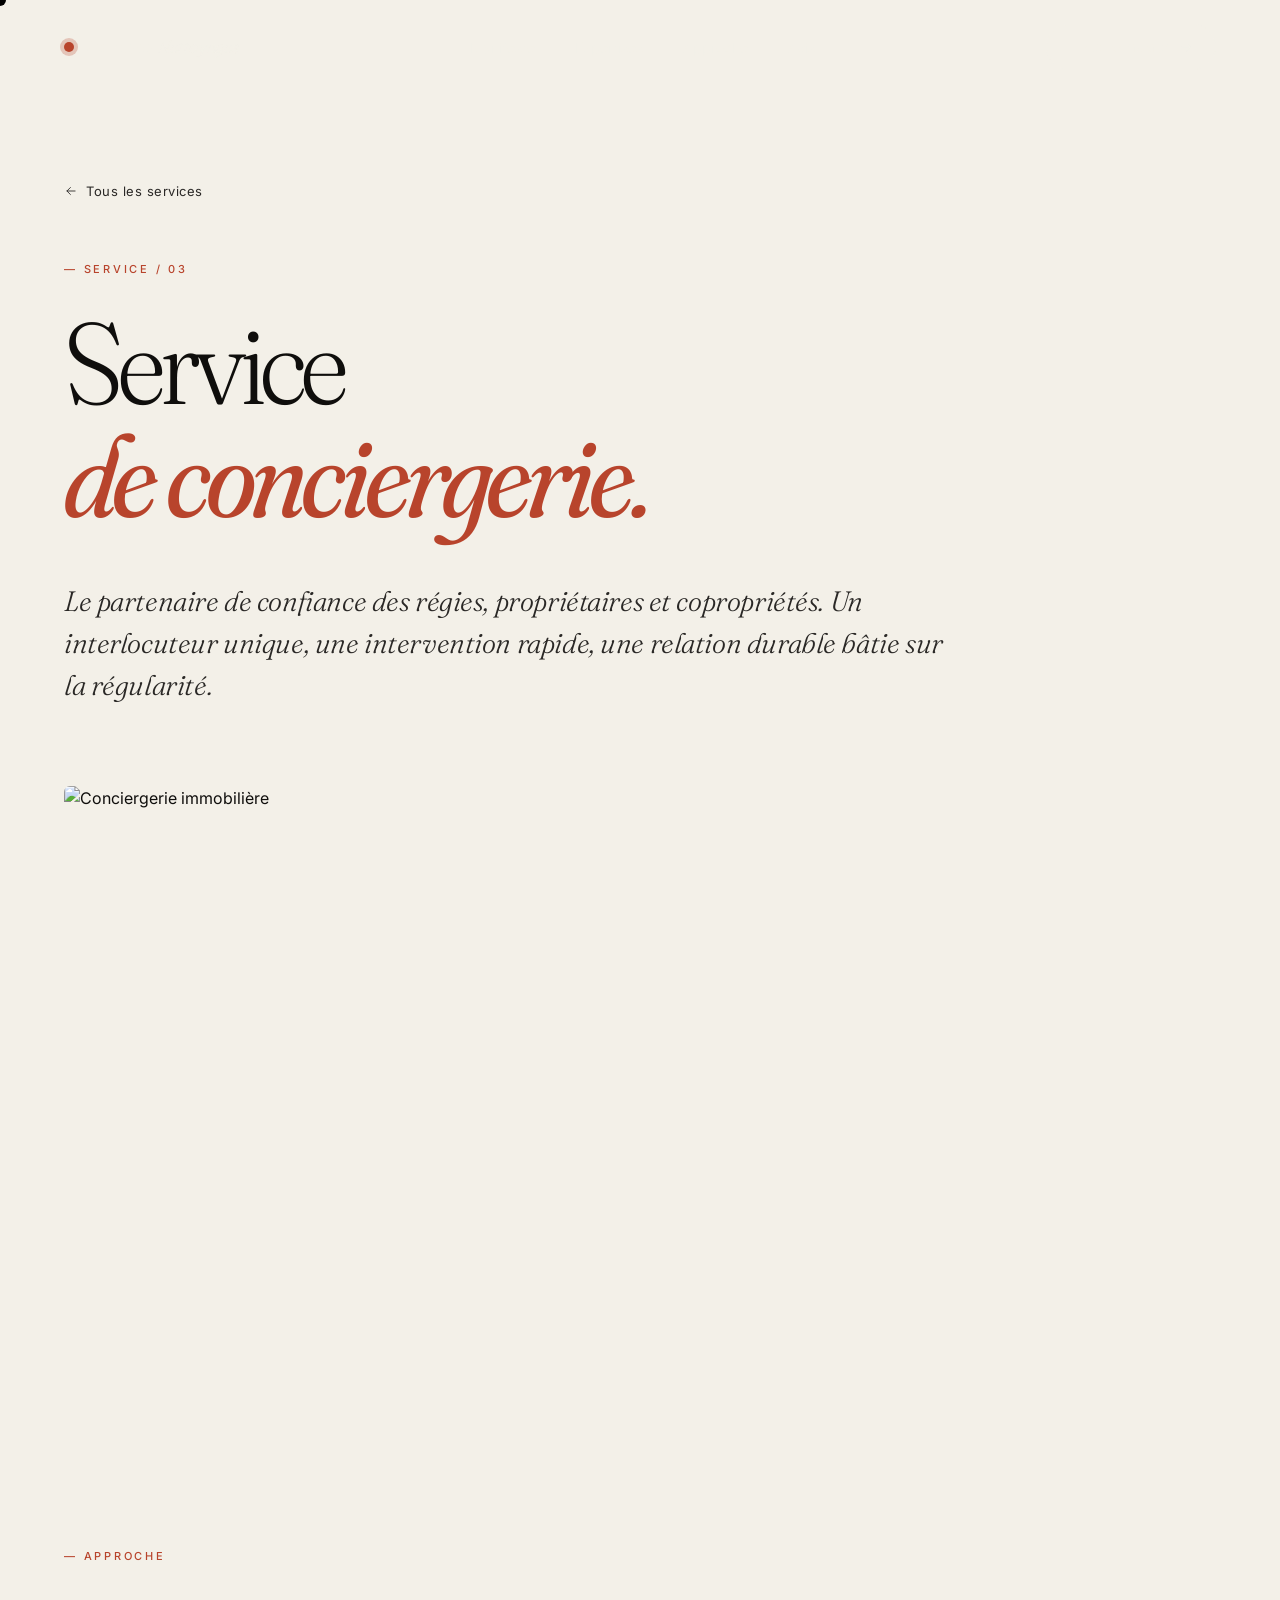
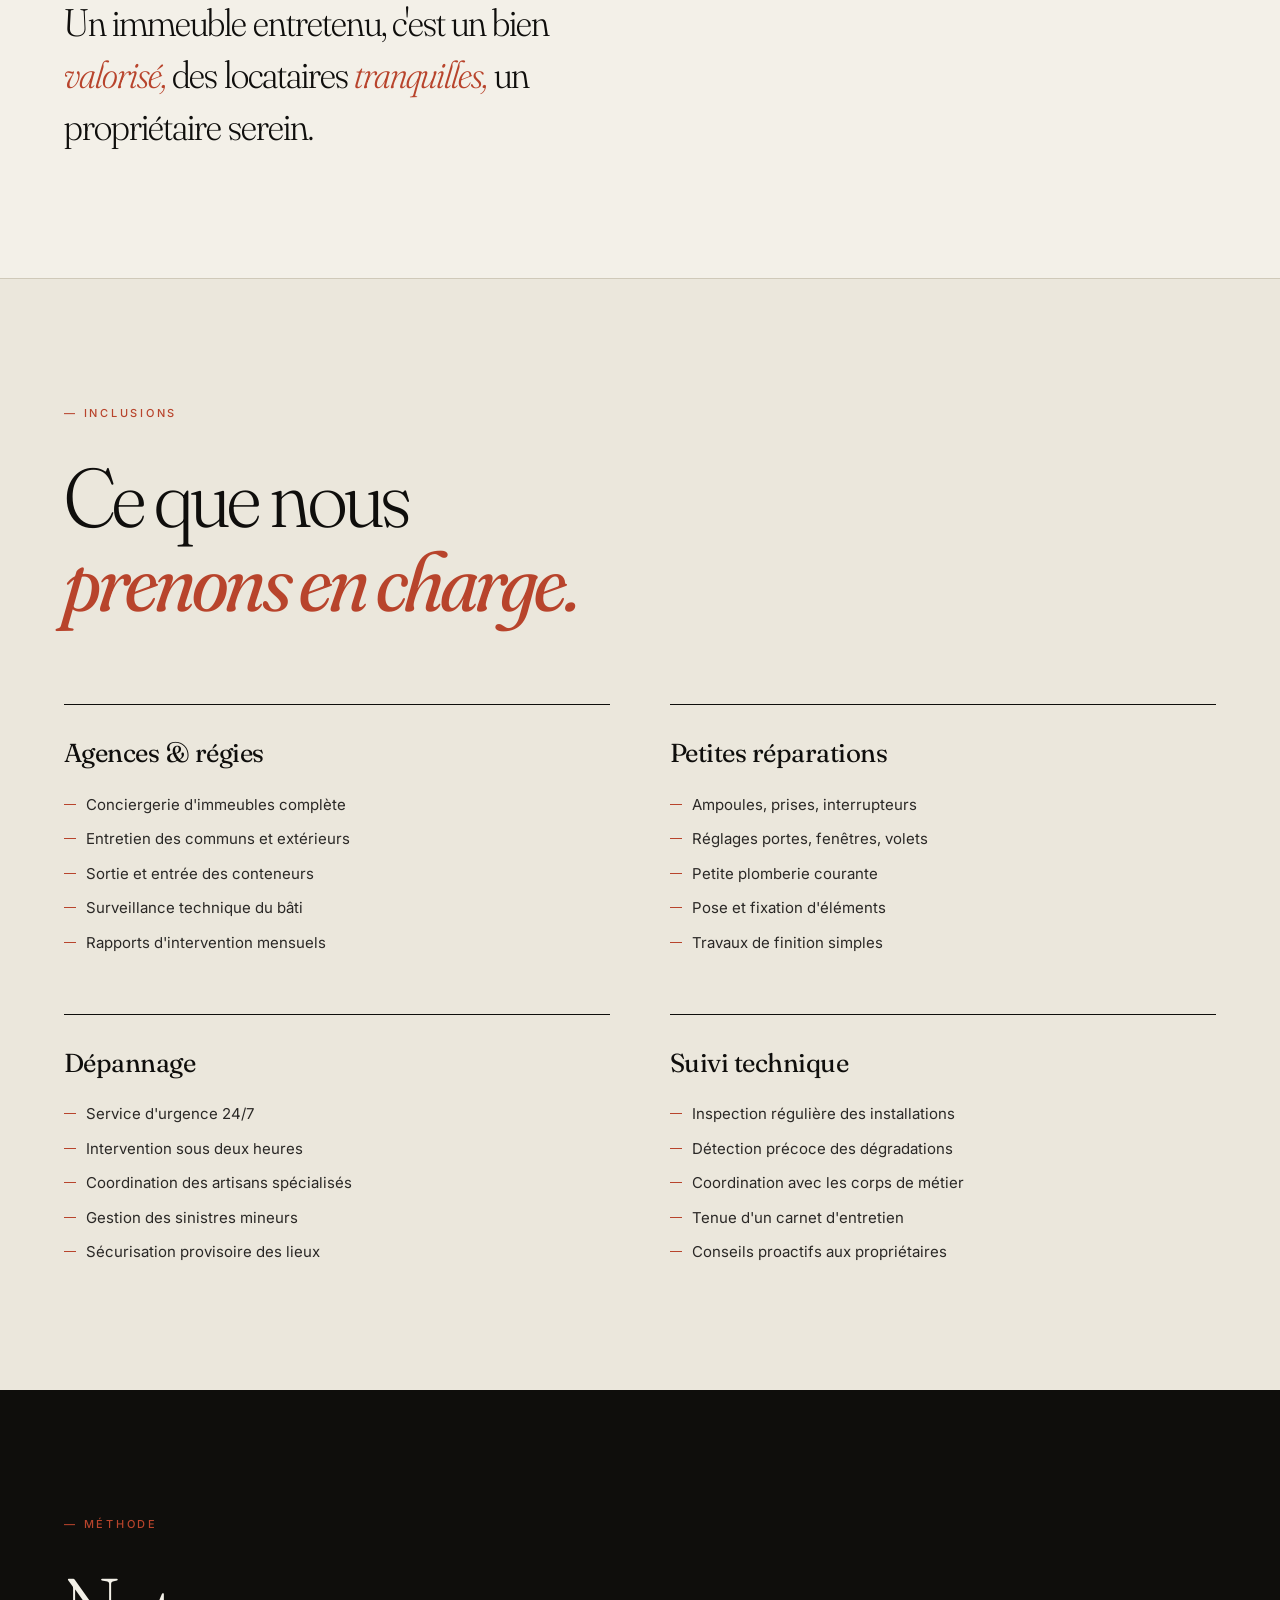
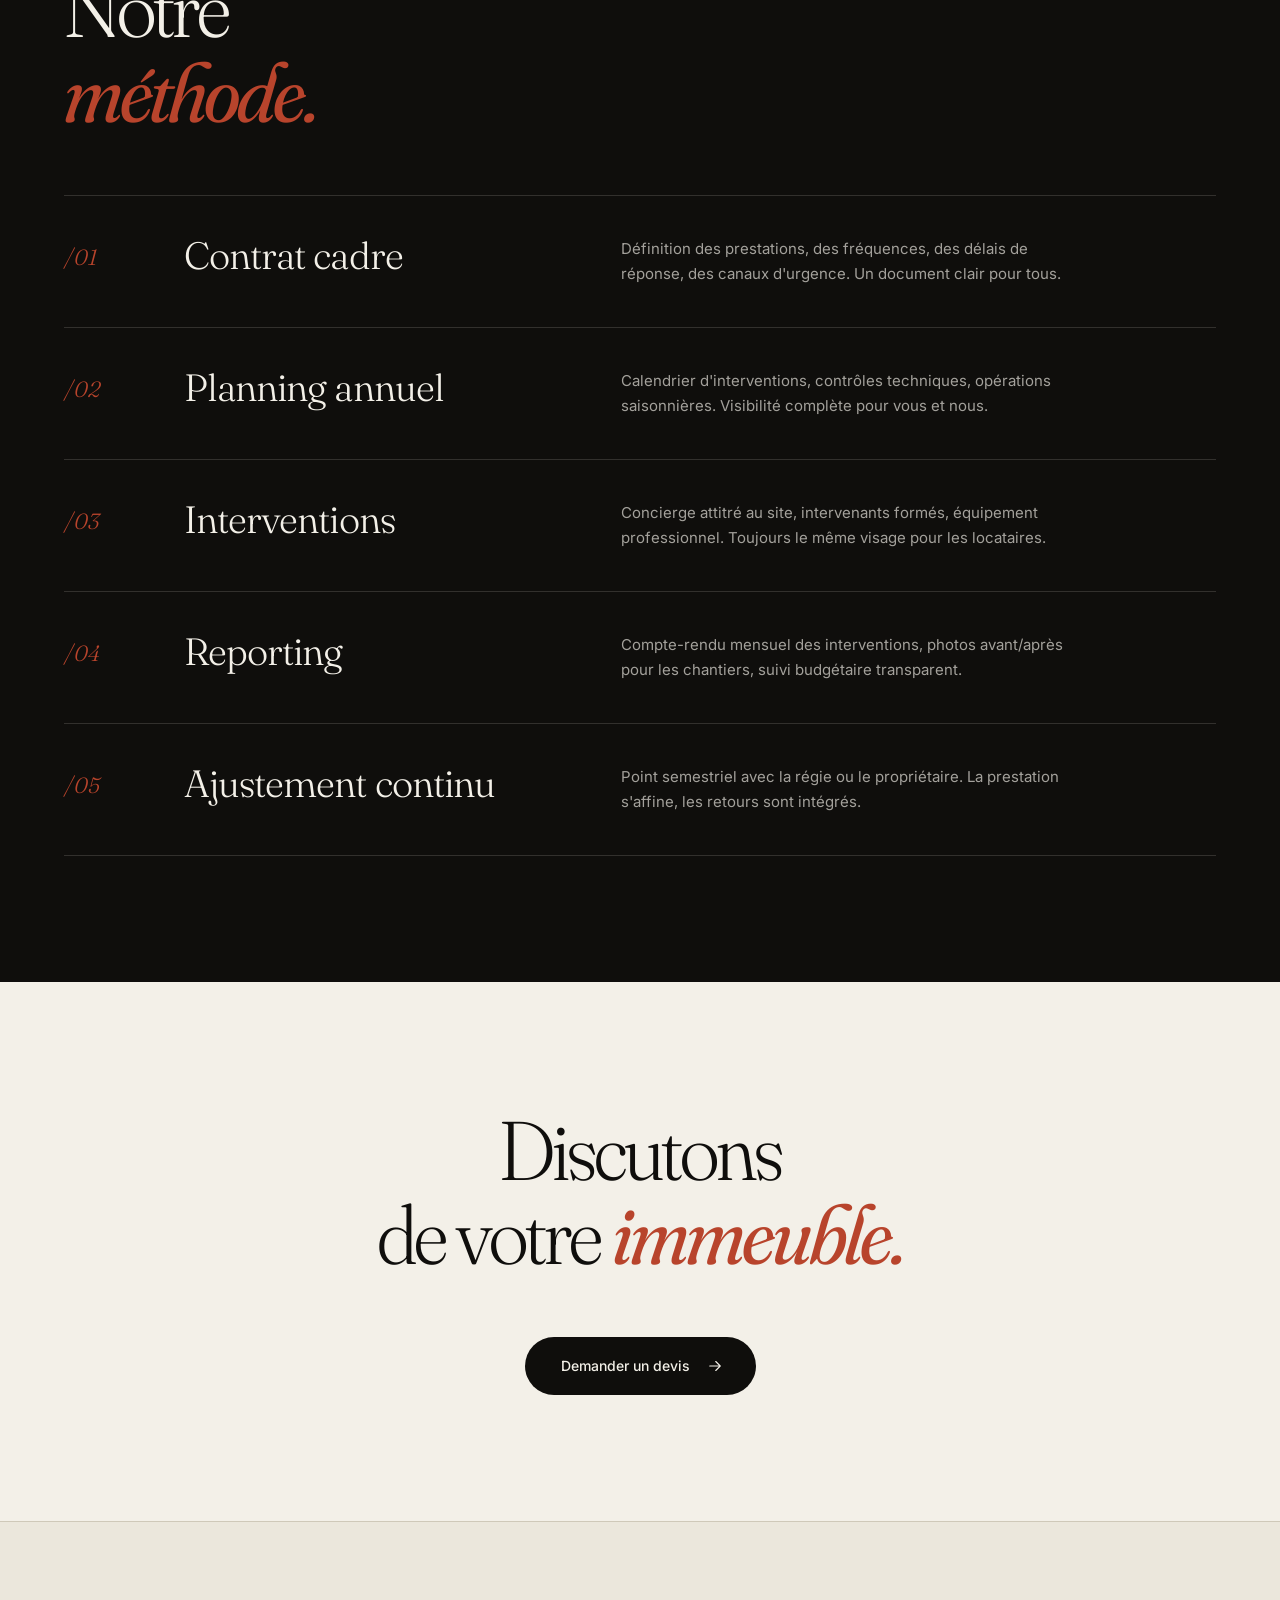
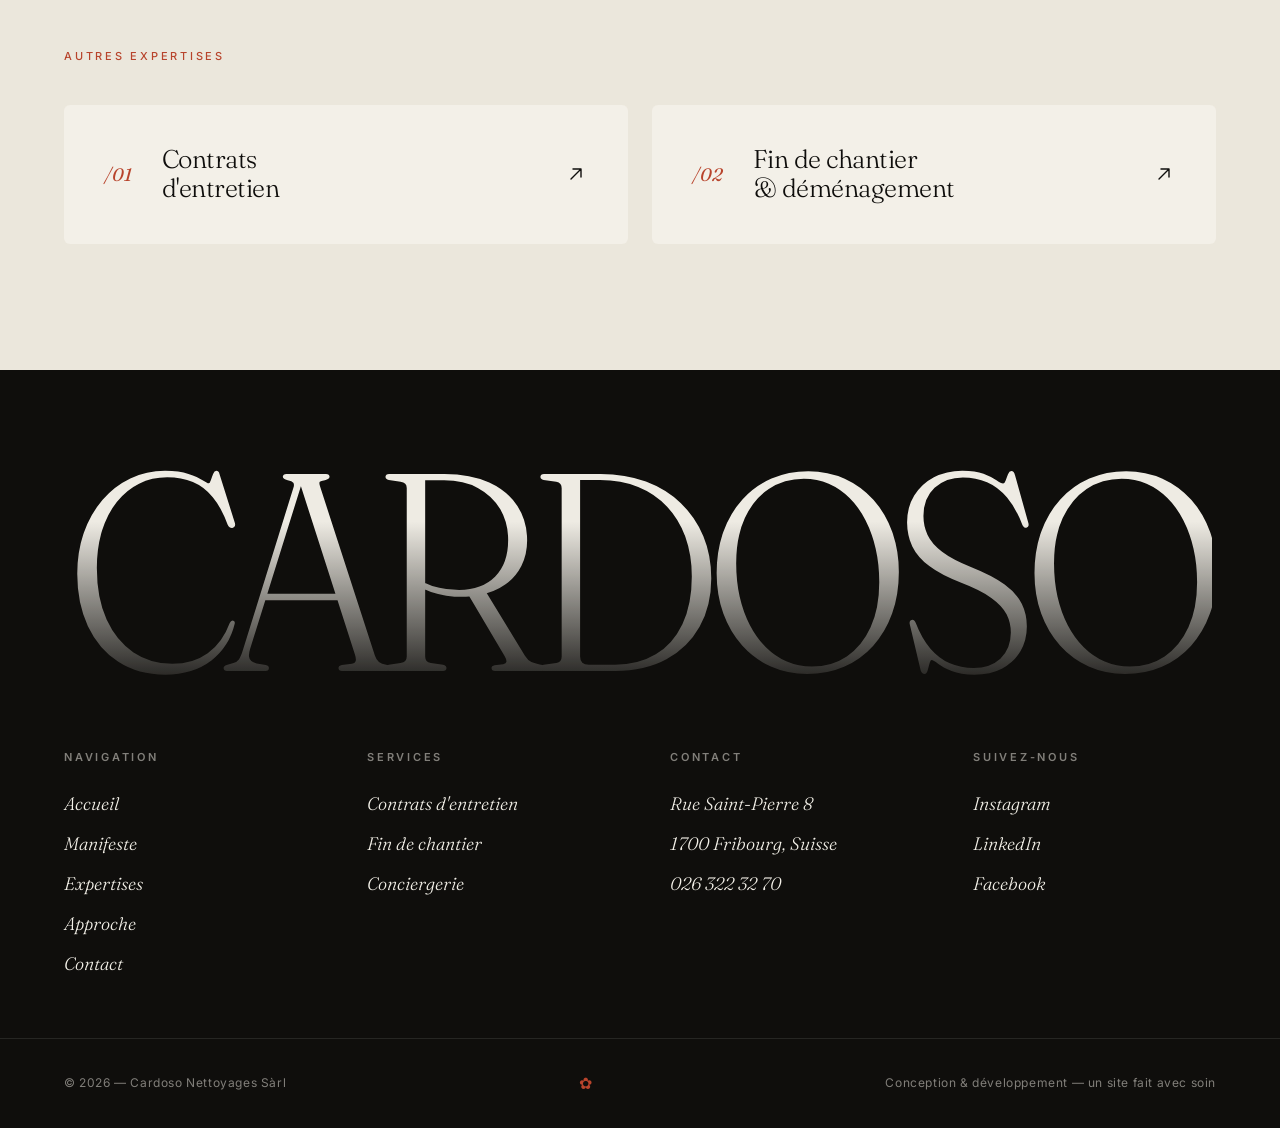
==== commit 90373840: "Nouvelle adresse + loader vagues rouges inspiré Neoleaf Adresse : - Rue Saint-Pierre 8, 1700 Fribour" ====
--- a/services/conciergerie.html
+++ b/services/conciergerie.html
@@ -15,9 +15,9 @@
 
     <!-- SEO LOCAL -->
     <meta name="geo.region" content="CH-FR">
-    <meta name="geo.placename" content="Villars-sur-Glâne, Fribourg">
-    <meta name="geo.position" content="46.7867;7.1356">
-    <meta name="ICBM" content="46.7867, 7.1356">
+    <meta name="geo.placename" content="Rue Saint-Pierre 8, 1700 Fribourg">
+    <meta name="geo.position" content="46.8056;7.1556">
+    <meta name="ICBM" content="46.8056, 7.1556">
 
     <!-- OPEN GRAPH -->
     <meta property="og:type" content="article">
@@ -308,8 +308,9 @@
             <div class="footer-col">
                 <h4>Contact</h4>
                 <ul>
-                    <li>Villars-sur-Glâne</li>
-                    <li>Fribourg, Suisse</li>
+                    <li>Rue Saint-Pierre 8</li>
+                    <li>1700 Fribourg, Suisse</li>
+                    
                     <li><a href="tel:+41263223270">026 322 32 70</a></li>
                 </ul>
             </div>
--- a/assets/css/style.css
+++ b/assets/css/style.css
@@ -125,219 +125,150 @@
 }
 
 /* =====================================================
-   3. LOADER — composition éditoriale moderne
+   3. LOADER — vague rouge qui monte, brand révélé
 ===================================================== */
 .loader {
     position: fixed;
     inset: 0;
-    background: #08070a;
+    background: var(--ink);
     z-index: 10000;
     overflow: hidden;
     color: var(--cream);
-    transition: opacity 1s var(--ease-out), transform 1s var(--ease-out), visibility 1s var(--ease-out);
+    transition: opacity 800ms cubic-bezier(0.65, 0, 0.35, 1),
+                visibility 800ms cubic-bezier(0.65, 0, 0.35, 1);
 }
 
 .loader.hidden {
     opacity: 0;
-    transform: translateY(-4vh);
     visibility: hidden;
     pointer-events: none;
 }
 
-/* Léger grain pour la texture moderne */
-.loader::before {
-    content: '';
+/* Compteur en haut-gauche — minimal, type Neoleaf */
+.loader-percent {
+    position: absolute;
+    top: 32px;
+    left: 32px;
+    z-index: 4;
+    font-family: var(--sans);
+    font-size: 13px;
+    font-weight: 500;
+    letter-spacing: 0.08em;
+    color: rgba(243, 240, 232, 0.75);
+    font-variant-numeric: tabular-nums;
+    display: flex;
+    align-items: baseline;
+    gap: 1px;
+}
+
+.loader-percent #loaderCount {
+    color: var(--cream);
+    min-width: 2ch;
+    display: inline-block;
+}
+
+.loader-percent-sign {
+    opacity: 0.5;
+}
+
+/* Brand au centre, large et clair */
+.loader-stage {
     position: absolute;
     inset: 0;
-    background:
-        radial-gradient(circle at 80% 20%, rgba(184,68,44,.08), transparent 40%),
-        radial-gradient(circle at 20% 80%, rgba(243,240,232,.04), transparent 50%);
-    pointer-events: none;
-}
-
-/* Coins éditoriaux */
-.loader-corner {
-    position: absolute;
-    font-family: var(--sans);
-    font-size: 11px;
-    font-weight: 500;
-    letter-spacing: .25em;
-    text-transform: uppercase;
-    color: rgba(243, 240, 232, .55);
-    display: inline-flex;
-    align-items: center;
-    gap: 10px;
-    opacity: 0;
-    animation: cornerFade .9s var(--ease-out) .8s forwards;
-    z-index: 2;
-}
-
-.loader-corner.top-left    { top: 32px; left: 32px; }
-.loader-corner.top-right   { top: 32px; right: 32px; }
-.loader-corner.bottom-right{ bottom: 28px; right: 32px; opacity: 0; animation-delay: 1.1s; }
-
-.corner-mark {
-    width: 7px;
-    height: 7px;
-    border-radius: 50%;
-    background: var(--rust);
-    box-shadow: 0 0 0 3px rgba(184, 68, 44, .25);
-    animation: cornerPulse 1.8s ease-in-out infinite;
-}
-
-@keyframes cornerPulse {
-    50% { box-shadow: 0 0 0 6px rgba(184, 68, 44, .08); }
-}
-
-@keyframes cornerFade {
-    to { opacity: 1; }
-}
-
-/* Scène centrale */
-.loader-stage {
-    position: absolute;
-    top: 50%;
-    left: 50%;
-    transform: translate(-50%, -50%);
-    width: 92%;
-    text-align: center;
-    z-index: 1;
+    display: grid;
+    place-items: center;
+    z-index: 3;
+    padding: 0 24px;
 }
 
 .loader-brand {
     font-family: var(--serif);
-    font-size: clamp(58px, 12.5vw, 200px);
+    font-size: clamp(44px, 8.5vw, 132px);
     font-weight: 500;
     font-style: normal;
-    line-height: .9;
-    letter-spacing: -.045em;
-    color: var(--rust);
+    line-height: 1;
+    letter-spacing: -0.04em;
+    color: var(--cream);
+    text-align: center;
     margin: 0;
     font-variation-settings: 'opsz' 144, 'SOFT' 30;
-}
-
-.brand-line {
-    display: block;
-    overflow: hidden;
-    padding: .06em 0;
-}
-
-.brand-mask {
-    display: inline-block;
+    /* Légère animation d'entrée */
+    opacity: 0;
+    transform: translateY(20px);
+    animation: brandIn 1s cubic-bezier(0.16, 1, 0.3, 1) 0.2s forwards;
+}
+
+@keyframes brandIn {
+    to { opacity: 1; transform: translateY(0); }
+}
+
+/* Conteneur des vagues, derrière le brand */
+.loader-waves {
+    position: absolute;
+    inset: 0;
+    z-index: 1;
+    pointer-events: none;
+}
+
+.wave {
+    position: absolute;
+    left: 0;
+    right: 0;
+    bottom: 0;
+    width: 100%;
+    height: 100%;
+    will-change: transform;
+}
+
+/* Trois vagues superposées avec timings et hauteurs différents
+   pour créer un mouvement organique en profondeur */
+.wave-back {
     transform: translateY(105%);
-    will-change: transform;
-    animation: brandRise 1.15s cubic-bezier(.19, 1, .22, 1) forwards;
-}
-
-.brand-line:nth-child(1) .brand-mask { animation-delay: .25s; }
-.brand-line:nth-child(2) .brand-mask {
-    animation-delay: .4s;
-    font-style: italic;
-    font-weight: 400;
-}
-
-@keyframes brandRise {
-    to { transform: translateY(0); }
-}
-
-/* Petit tag sous le brand */
-.loader-tag {
-    display: inline-block;
-    margin-top: 32px;
-    padding: 6px 16px;
-    border: 1px solid rgba(243, 240, 232, .18);
-    border-radius: 50px;
-    font-family: var(--sans);
-    font-size: 10px;
-    font-weight: 500;
-    letter-spacing: .35em;
-    text-transform: uppercase;
-    color: rgba(243, 240, 232, .65);
+    animation: waveRiseBack 2.8s cubic-bezier(0.65, 0, 0.35, 1) forwards;
+    opacity: 0.85;
+}
+
+.wave-mid {
+    transform: translateY(110%);
+    animation: waveRiseMid 2.8s cubic-bezier(0.65, 0, 0.35, 1) 0.15s forwards;
+    opacity: 0.92;
+}
+
+.wave-front {
+    transform: translateY(115%);
+    animation: waveRiseFront 2.8s cubic-bezier(0.65, 0, 0.35, 1) 0.3s forwards;
+}
+
+@keyframes waveRiseBack {
+    0%   { transform: translateY(105%); }
+    100% { transform: translateY(-22%); }
+}
+
+@keyframes waveRiseMid {
+    0%   { transform: translateY(110%); }
+    100% { transform: translateY(-18%); }
+}
+
+@keyframes waveRiseFront {
+    0%   { transform: translateY(115%); }
+    100% { transform: translateY(-14%); }
+}
+
+/* Élément placeholder pour la JS — invisible */
+.loader-fill {
+    position: absolute;
+    width: 0;
+    height: 0;
     opacity: 0;
-    transform: translateY(10px);
-    animation: tagFade .9s var(--ease-out) 1.3s forwards;
-}
-
-@keyframes tagFade {
-    to { opacity: 1; transform: translateY(0); }
-}
-
-/* Progression en bas */
-.loader-progress {
-    position: absolute;
-    bottom: 28px;
-    left: 32px;
-    right: 32px;
-    display: flex;
-    align-items: center;
-    gap: 22px;
-    font-family: var(--sans);
-    font-size: 11px;
-    font-weight: 500;
-    letter-spacing: .25em;
-    text-transform: uppercase;
-    color: rgba(243, 240, 232, .55);
-    opacity: 0;
-    animation: cornerFade .9s var(--ease-out) 1.0s forwards;
-    z-index: 2;
-}
-
-.loader-count {
-    flex-shrink: 0;
-    font-variant-numeric: tabular-nums;
-    color: var(--cream);
-    min-width: 28px;
-}
-
-.loader-bar {
-    flex: 1;
-    height: 1px;
-    background: rgba(243, 240, 232, .1);
-    overflow: hidden;
-    position: relative;
-}
-
-.loader-fill {
-    height: 100%;
-    width: 0;
-    background: var(--rust);
-    box-shadow: 0 0 10px rgba(184, 68, 44, .45);
-    transition: width .1s linear;
-}
-
-.loader-label {
-    flex-shrink: 0;
-    color: rgba(243, 240, 232, .55);
-    position: relative;
-    padding-right: 18px;
-}
-
-.loader-label::after {
-    content: '';
-    position: absolute;
-    right: 0;
-    top: 50%;
-    width: 6px;
-    height: 6px;
-    border-radius: 50%;
-    background: var(--rust);
-    transform: translateY(-50%);
-    animation: dotBlink 1.2s ease-in-out infinite;
-}
-
-@keyframes dotBlink {
-    0%, 100% { opacity: .25; transform: translateY(-50%) scale(.6); }
-    50%      { opacity: 1;   transform: translateY(-50%) scale(1.15); }
-}
-
-/* Responsive */
-@media (max-width: 720px) {
-    .loader-corner.top-right { display: none; }
-    .loader-corner.bottom-right { display: none; }
-    .loader-corner.top-left { left: 20px; top: 20px; font-size: 10px; }
-    .loader-progress { left: 20px; right: 20px; bottom: 20px; gap: 14px; font-size: 10px; }
-    .loader-stage { width: 95%; }
-}
+    pointer-events: none;
+}
+
+/* Mobile : compteur un peu plus serré */
+@media (max-width: 600px) {
+    .loader-percent { top: 20px; left: 20px; font-size: 12px; }
+    .loader-stage { padding: 0 16px; }
+}
+
 
 /* =====================================================
    4. NAVIGATION
